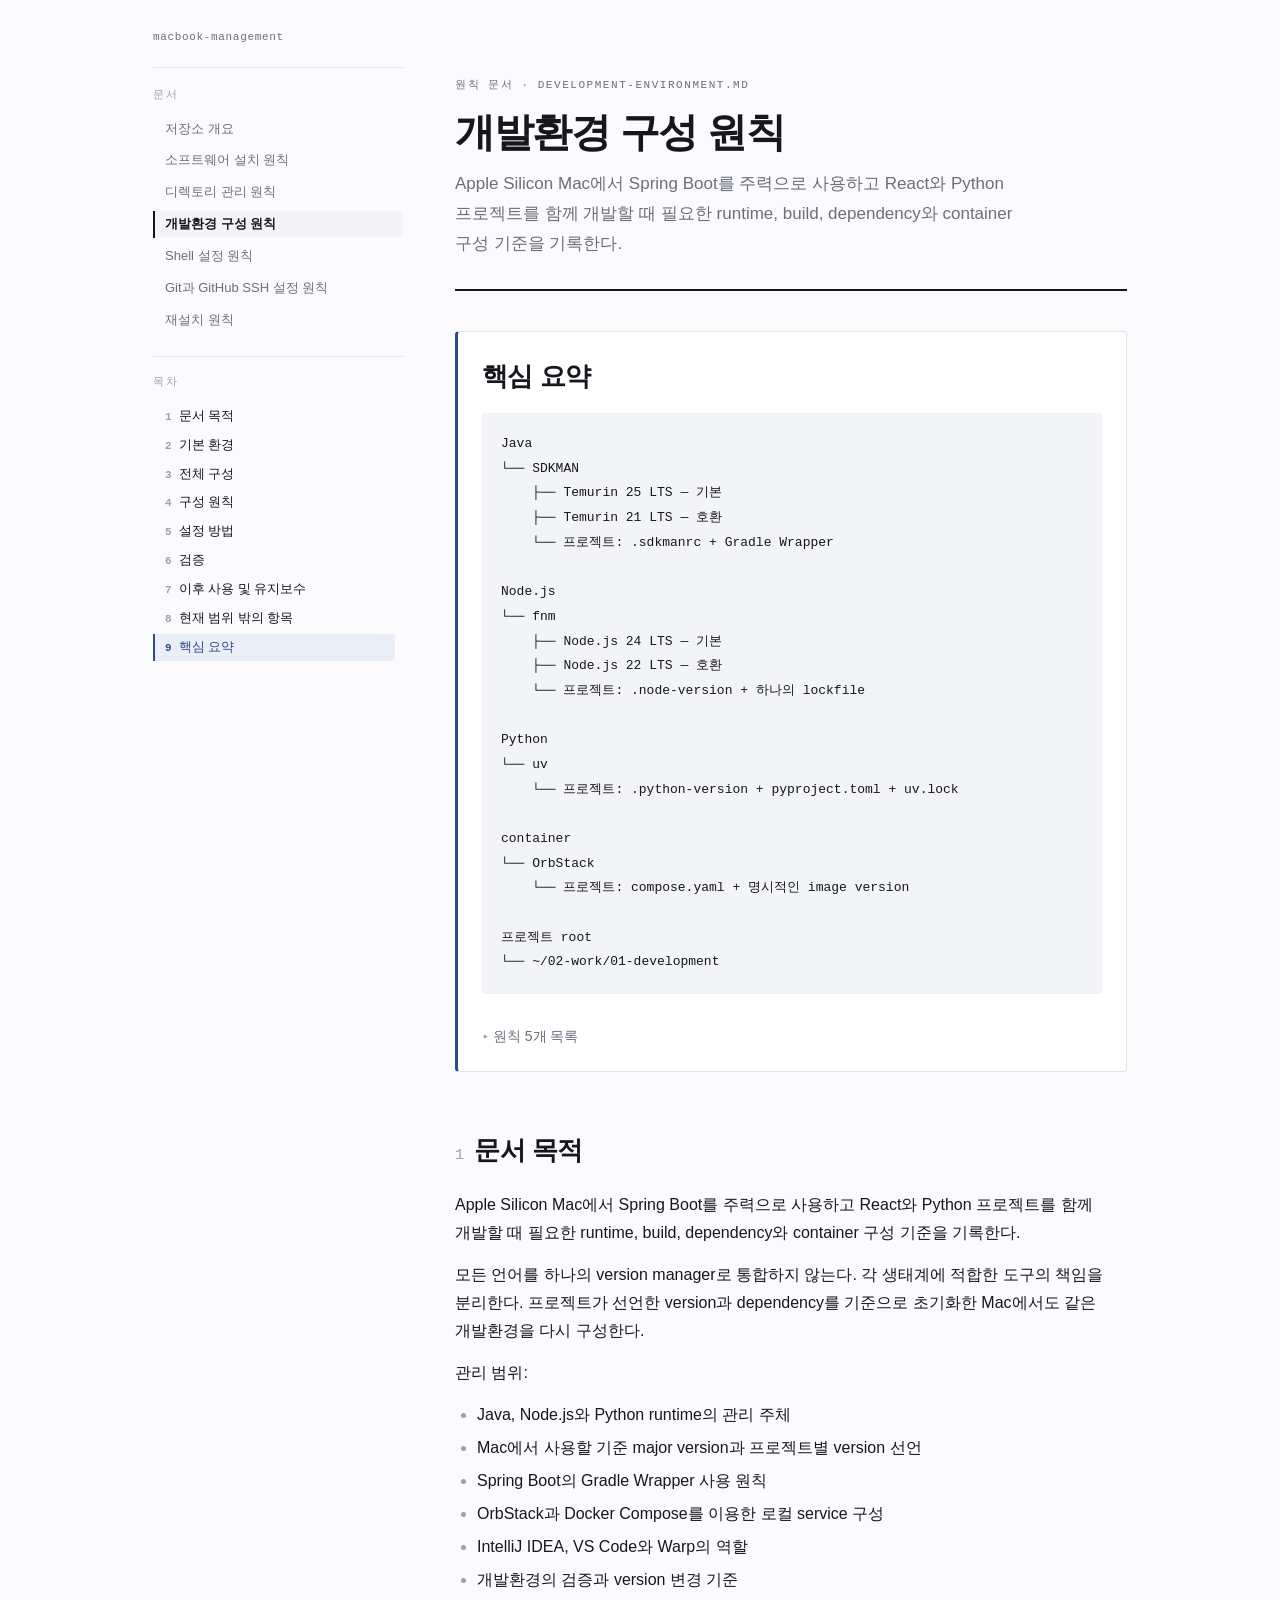
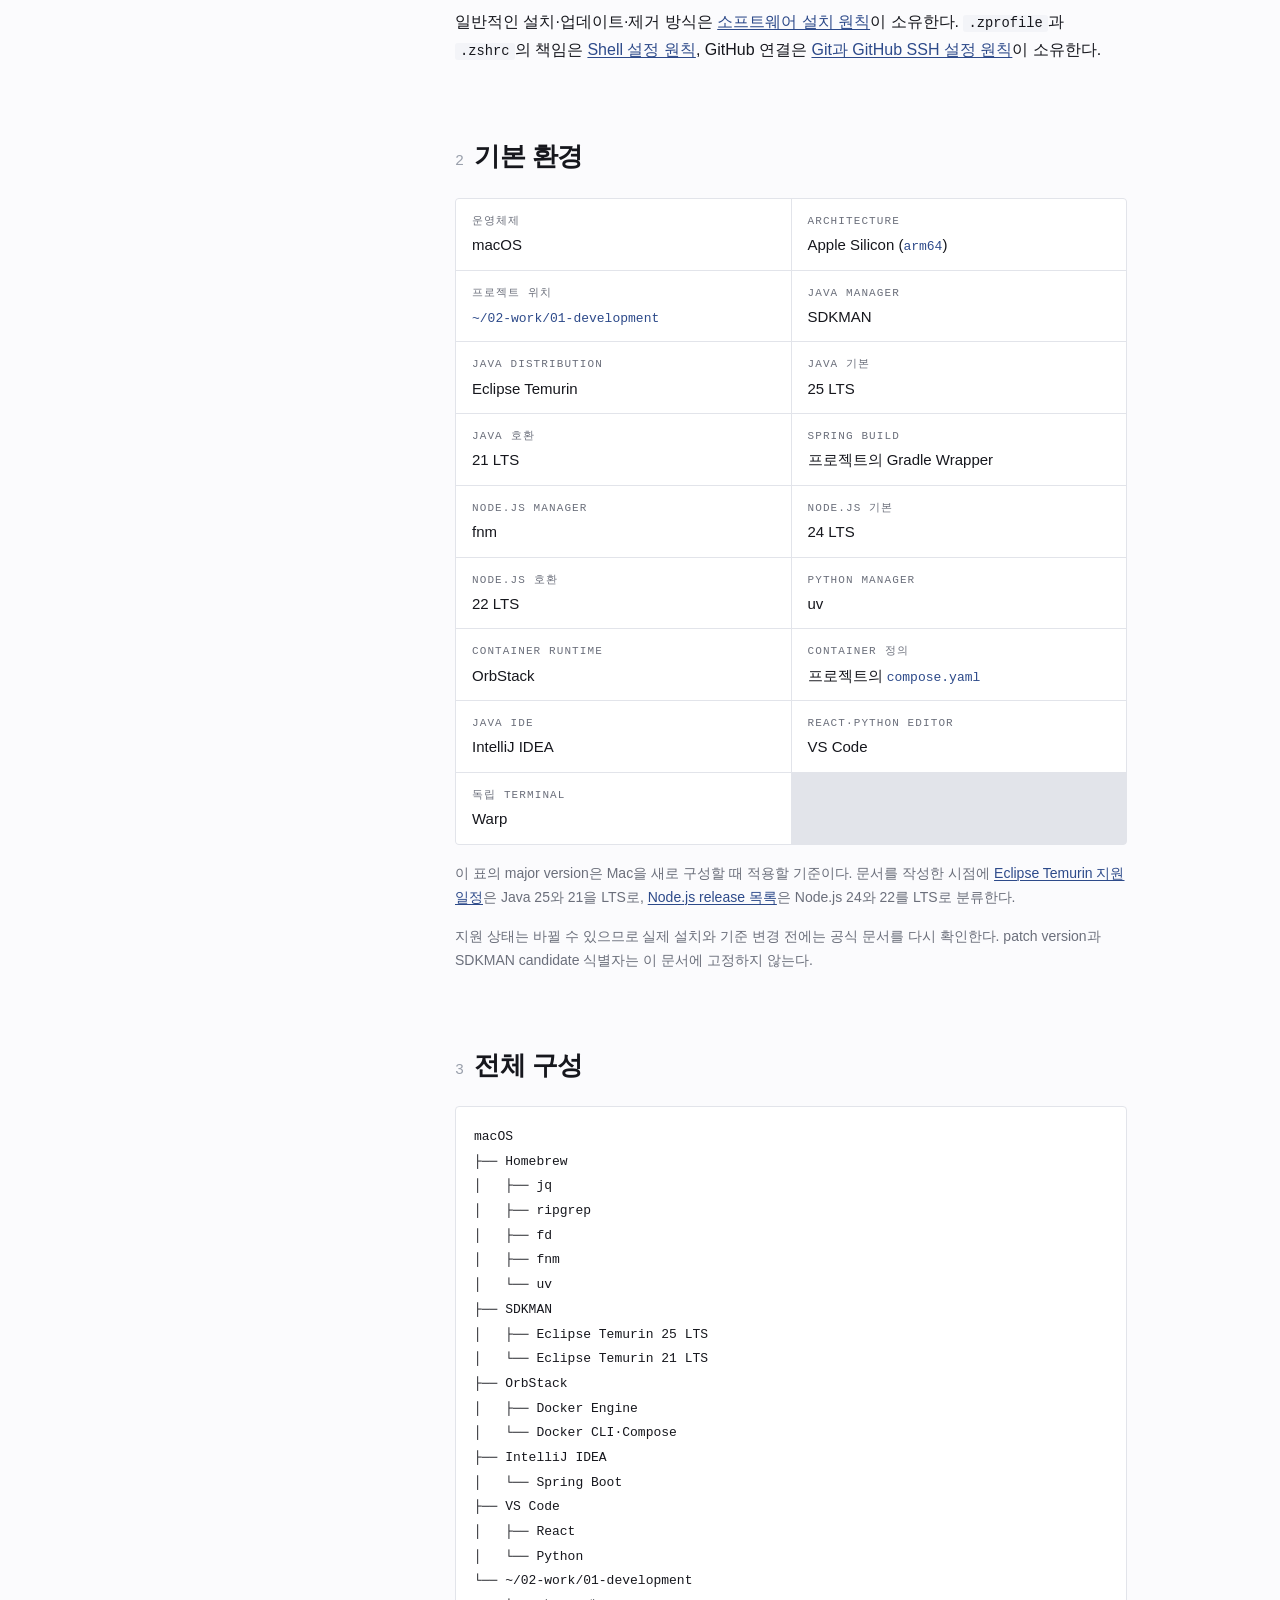
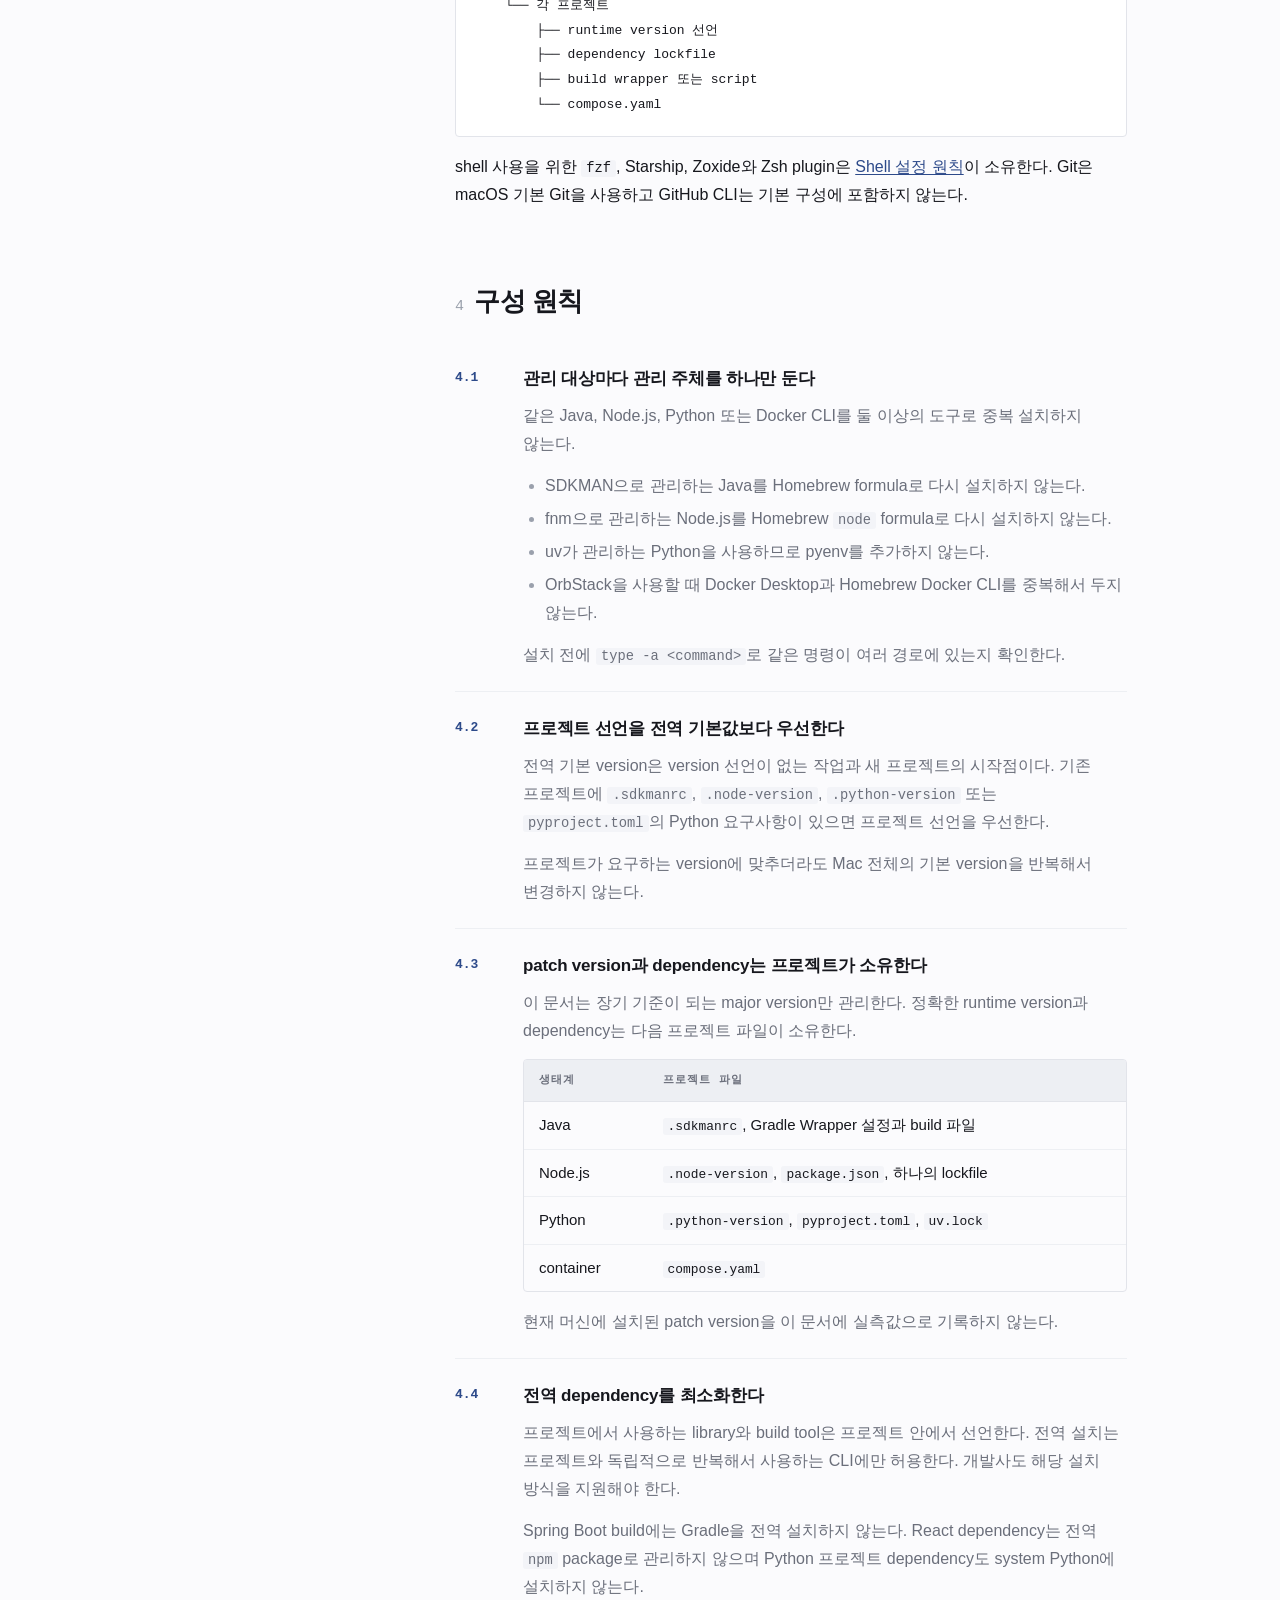
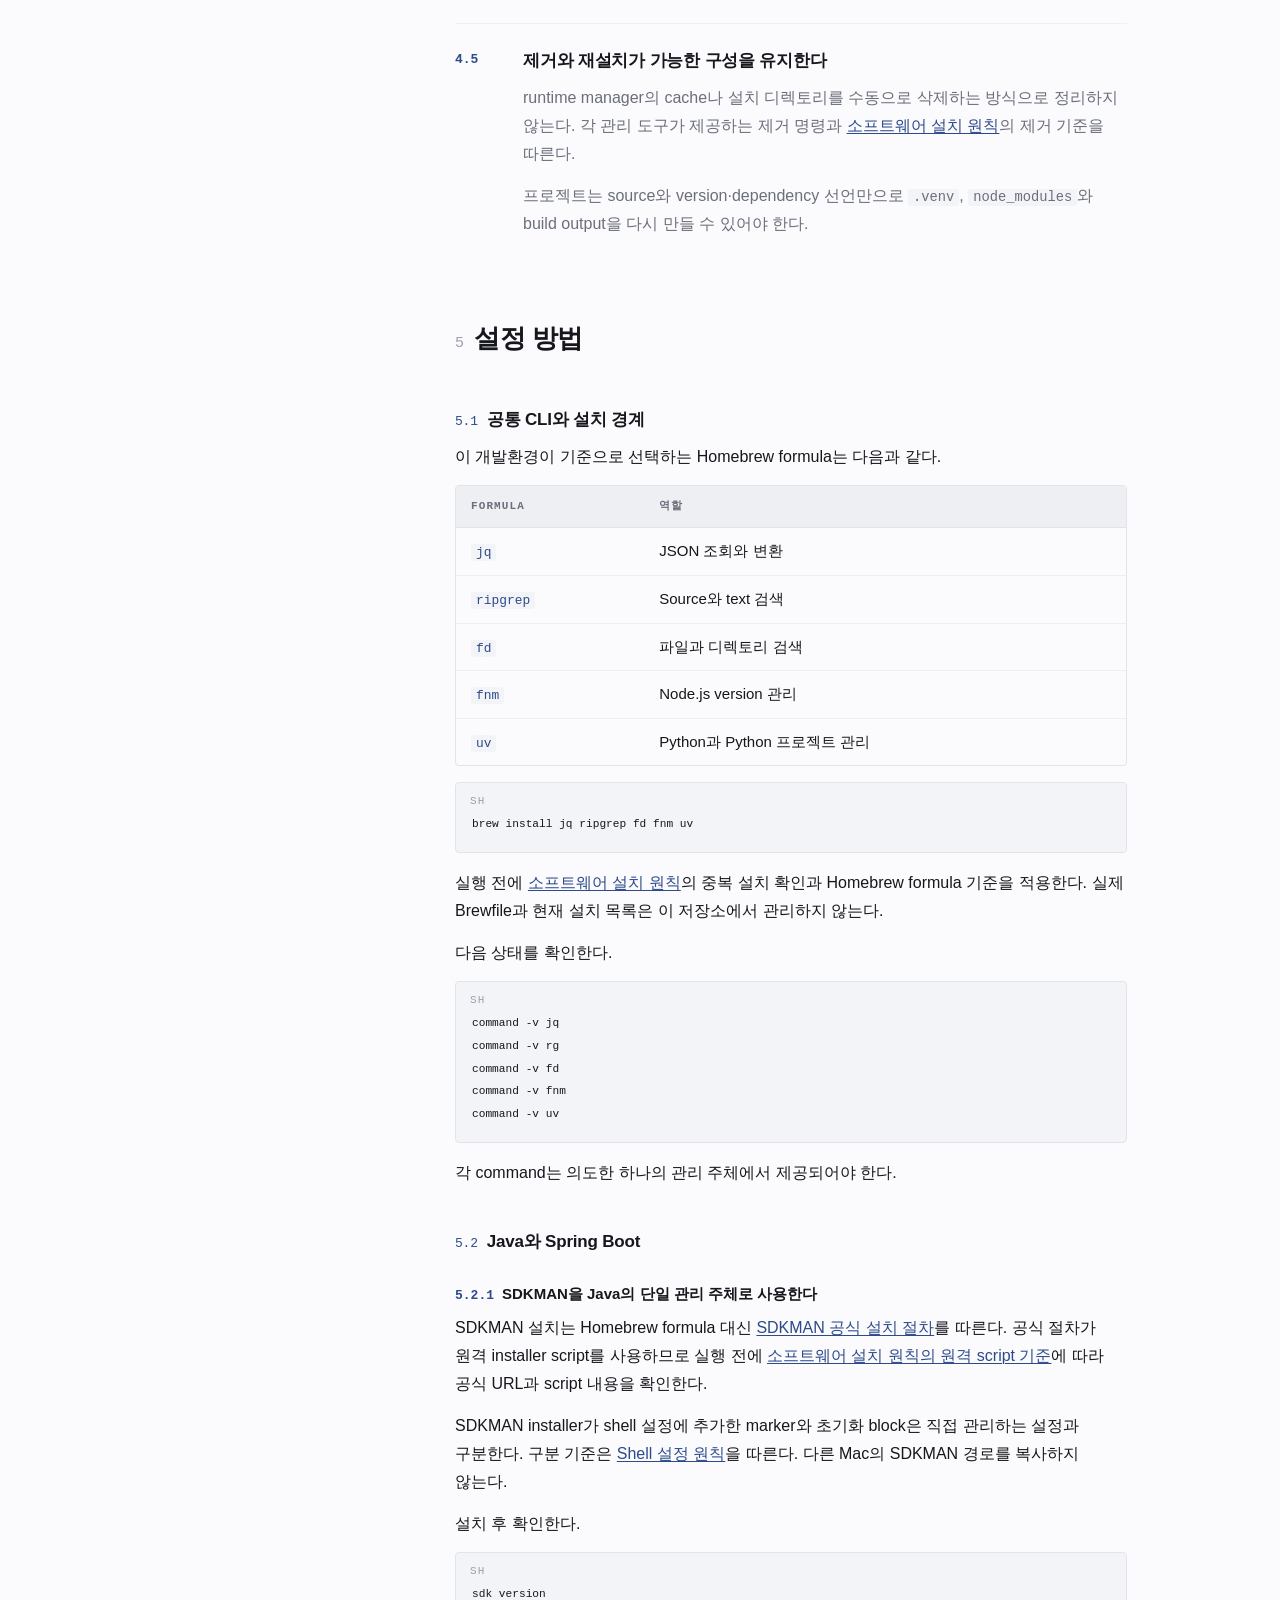
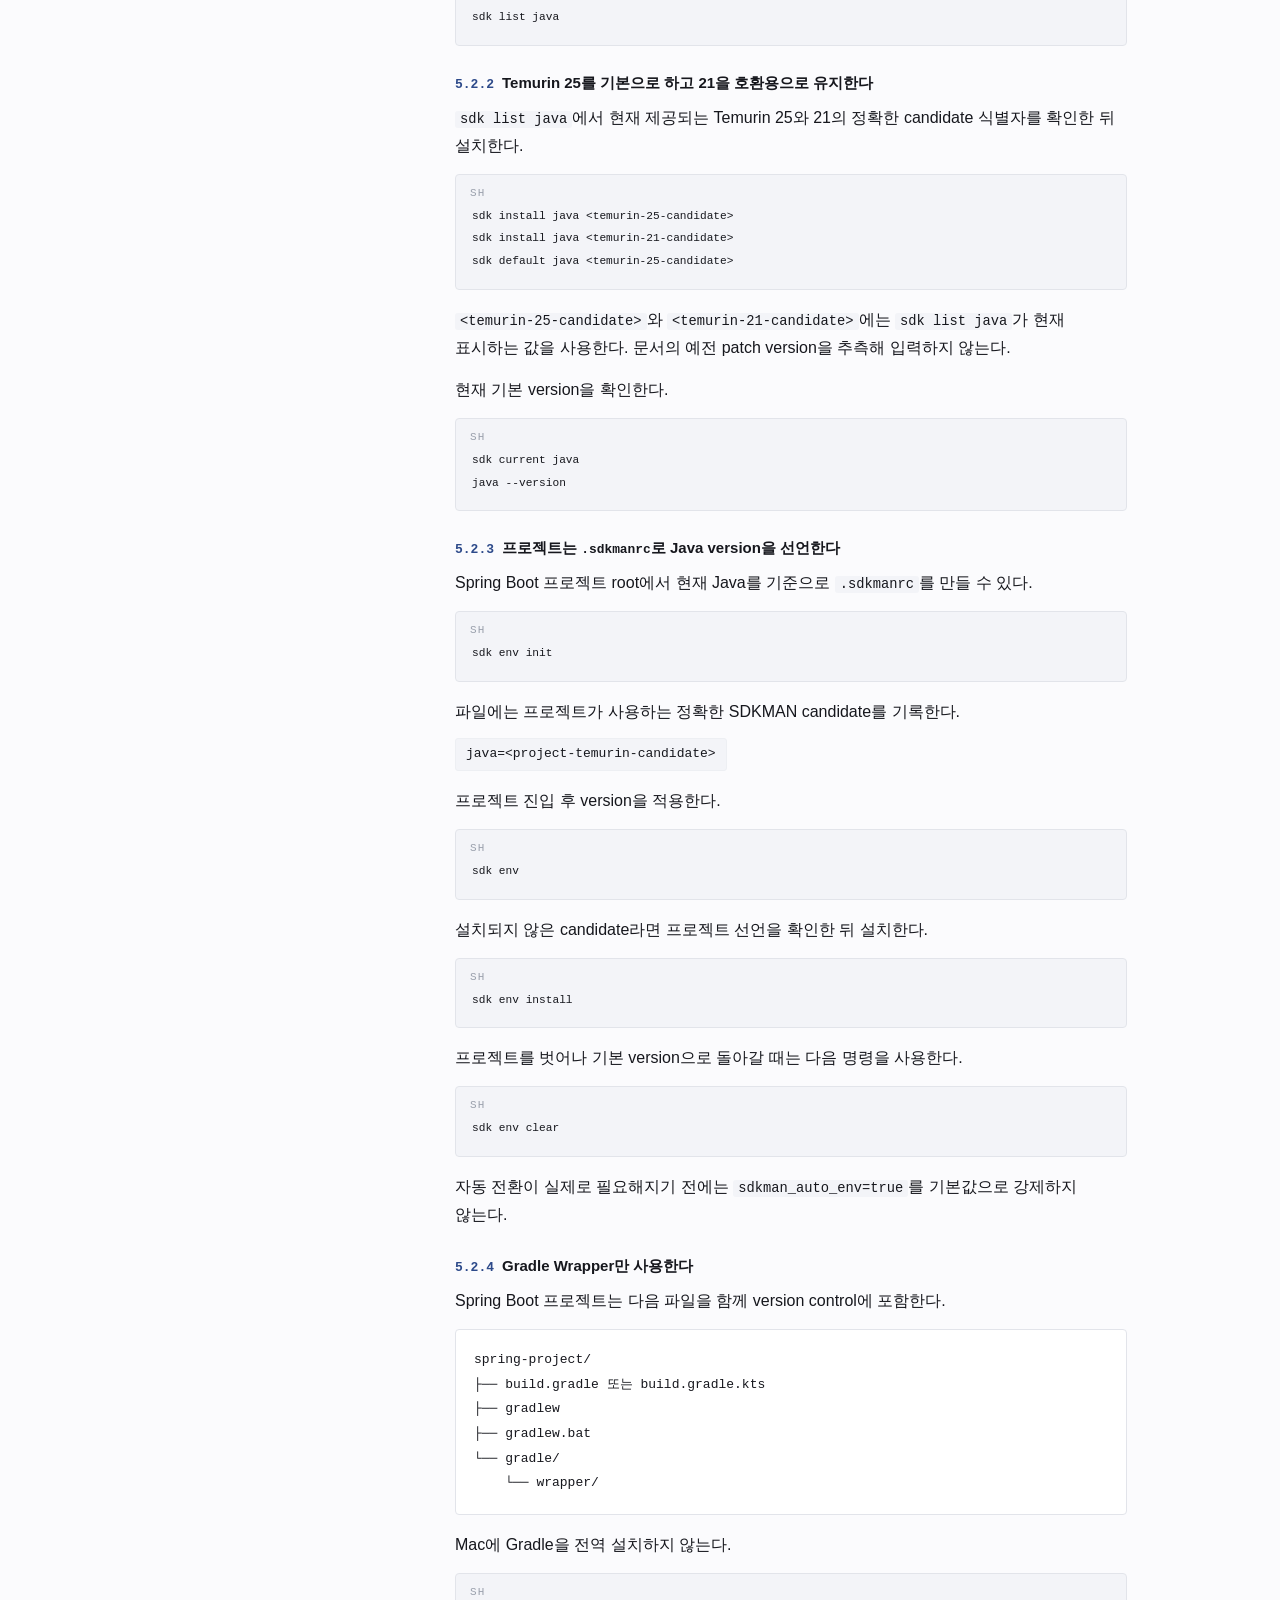
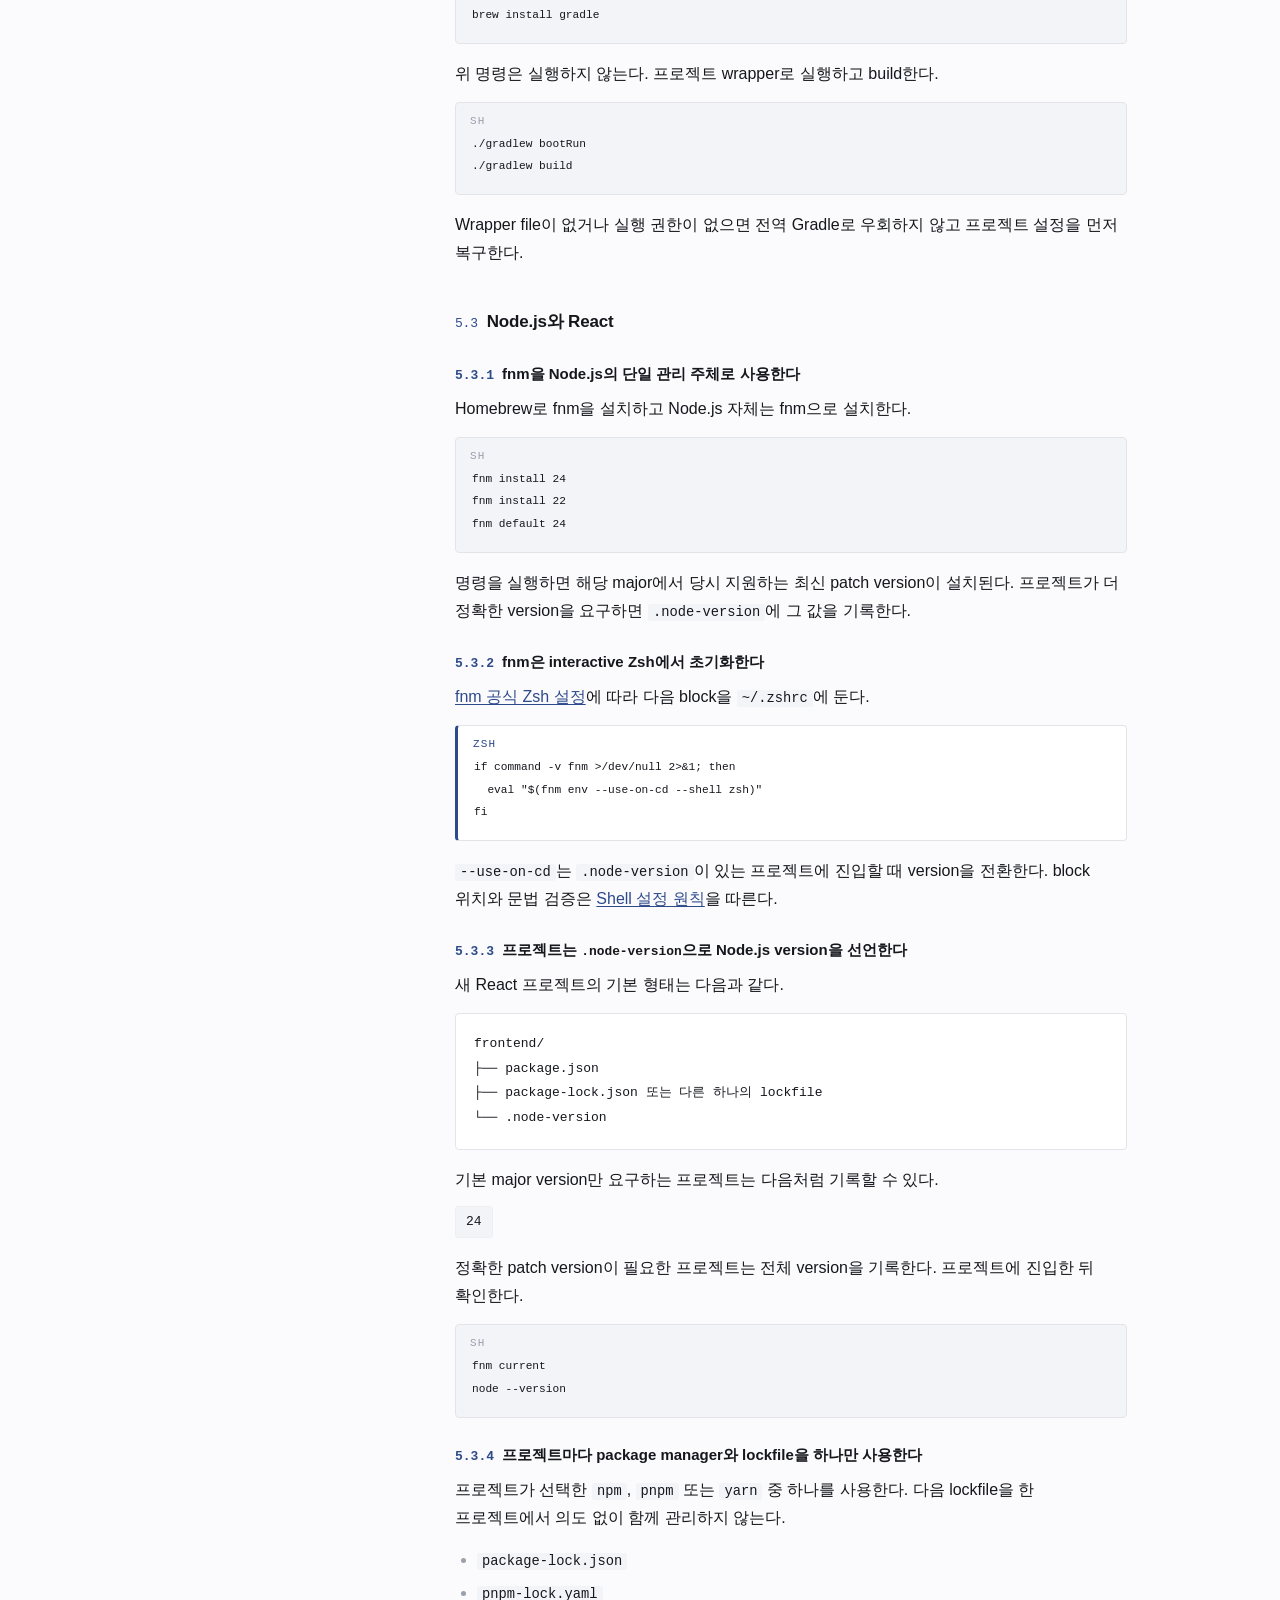
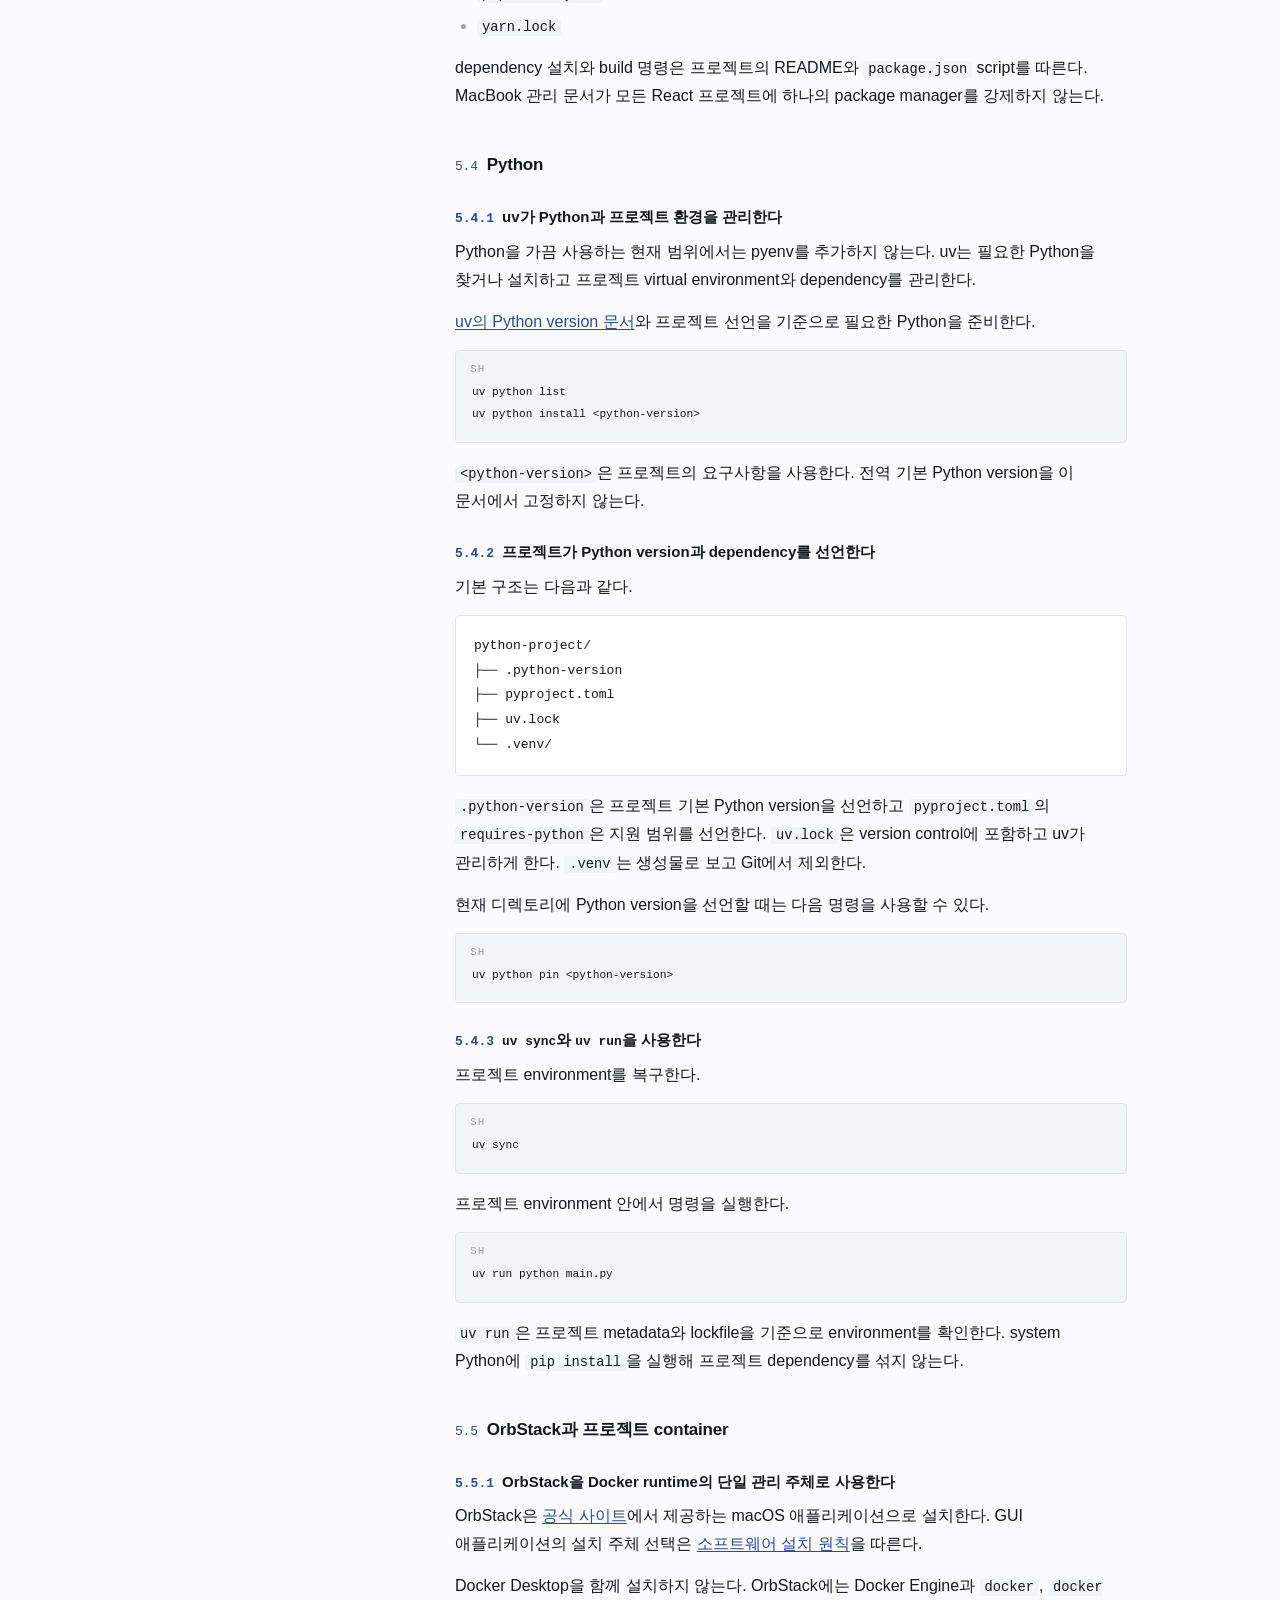
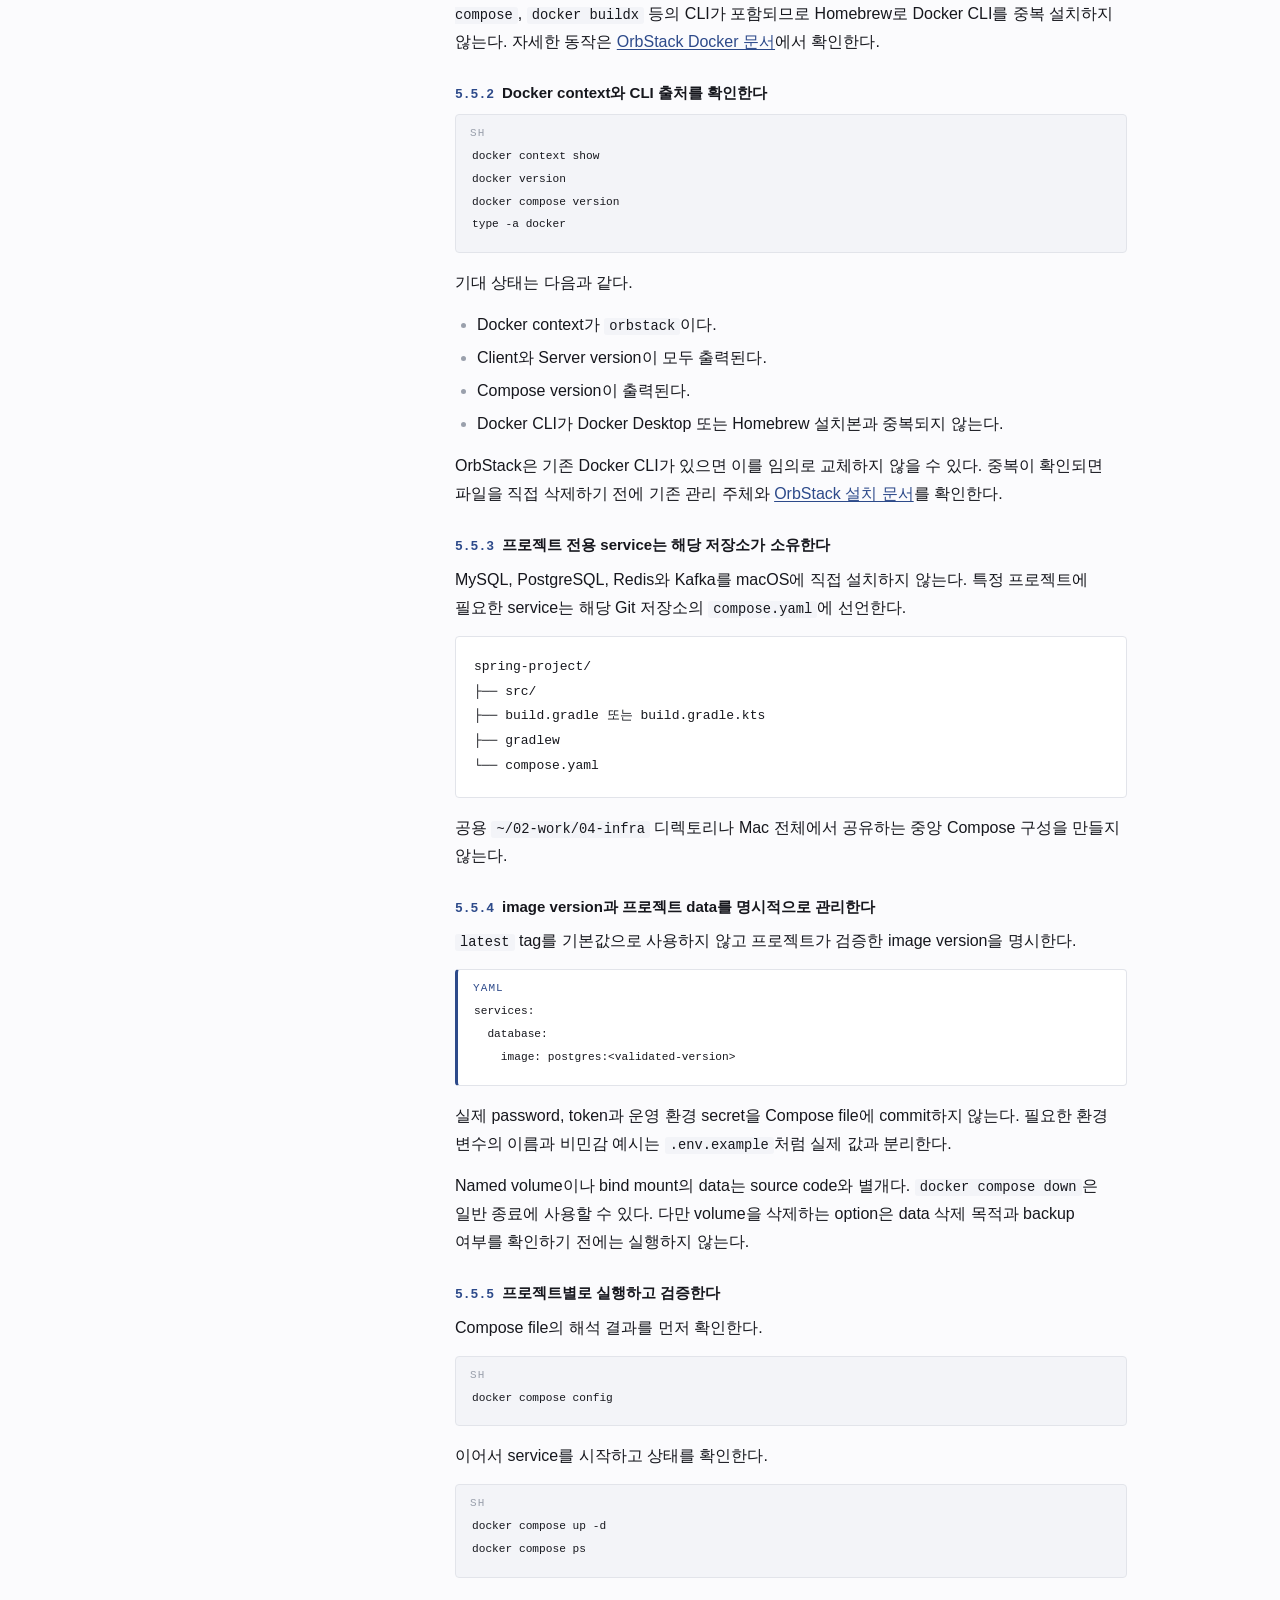
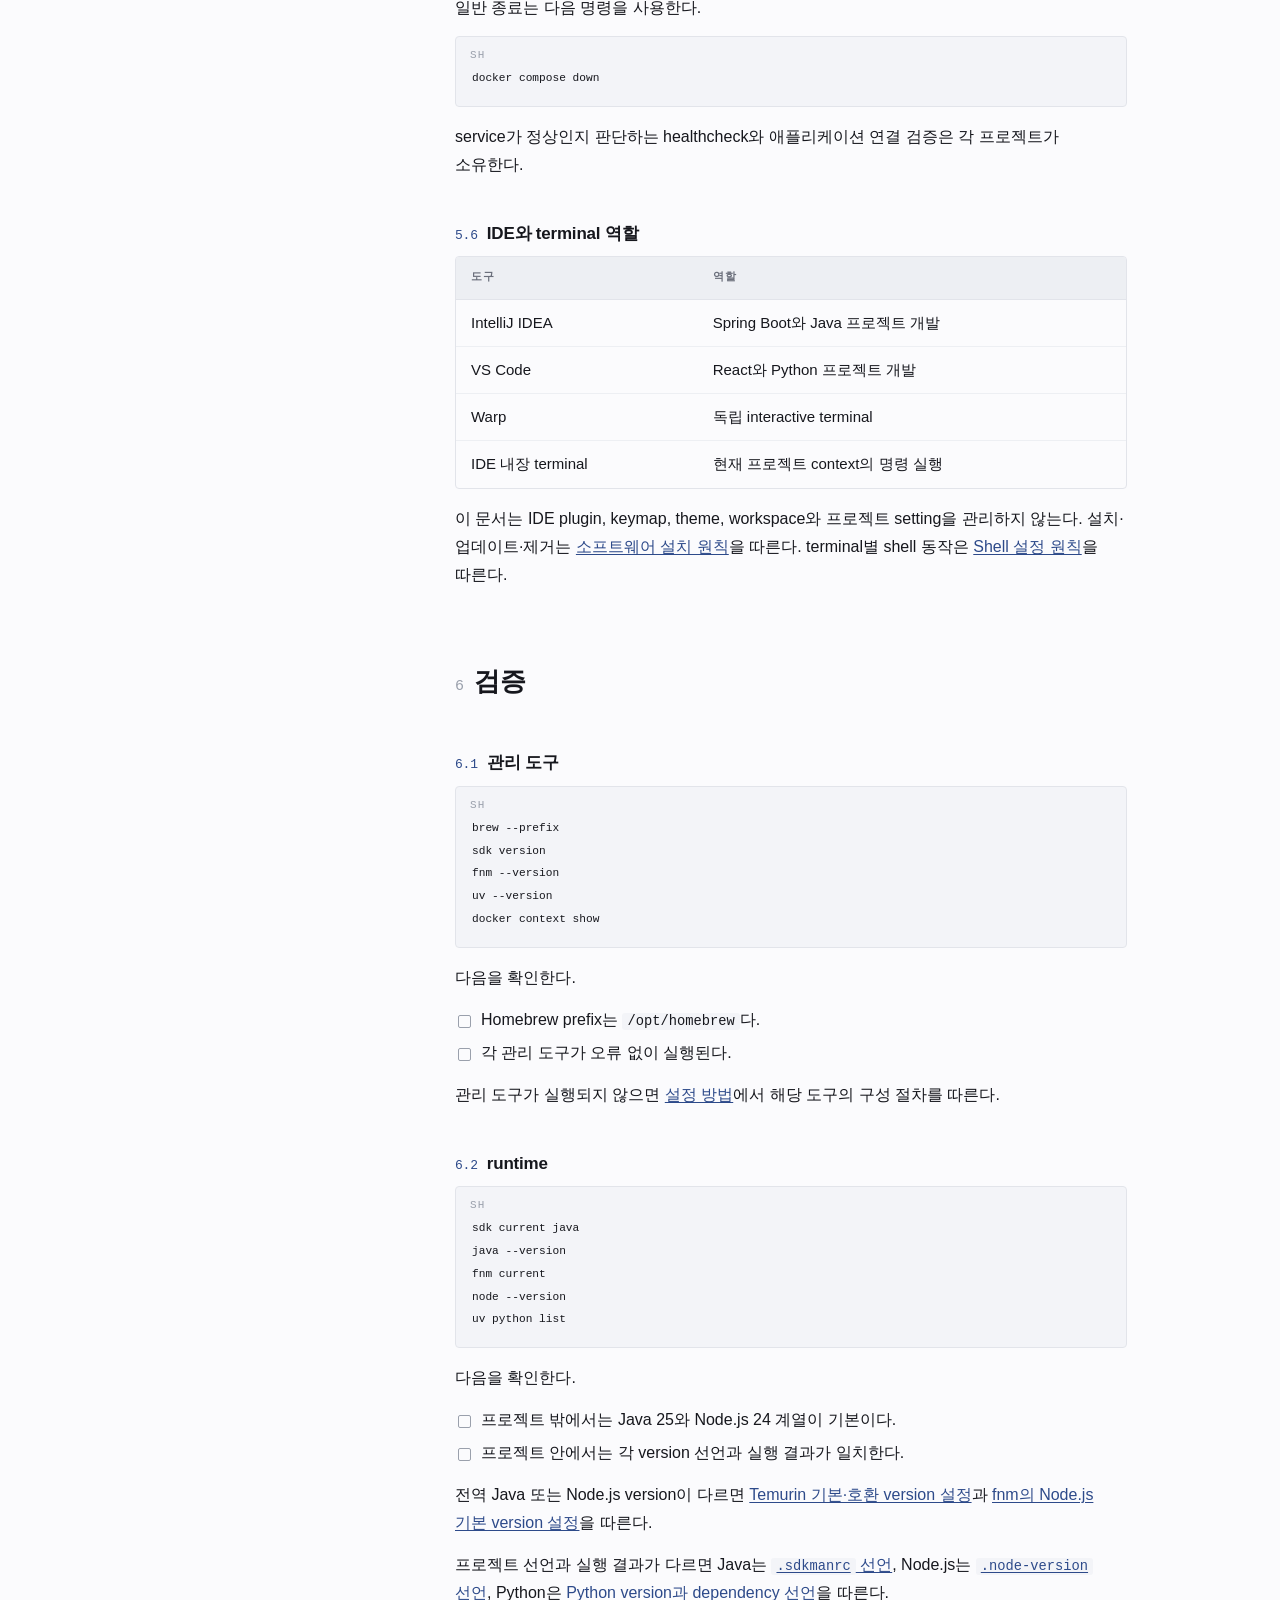
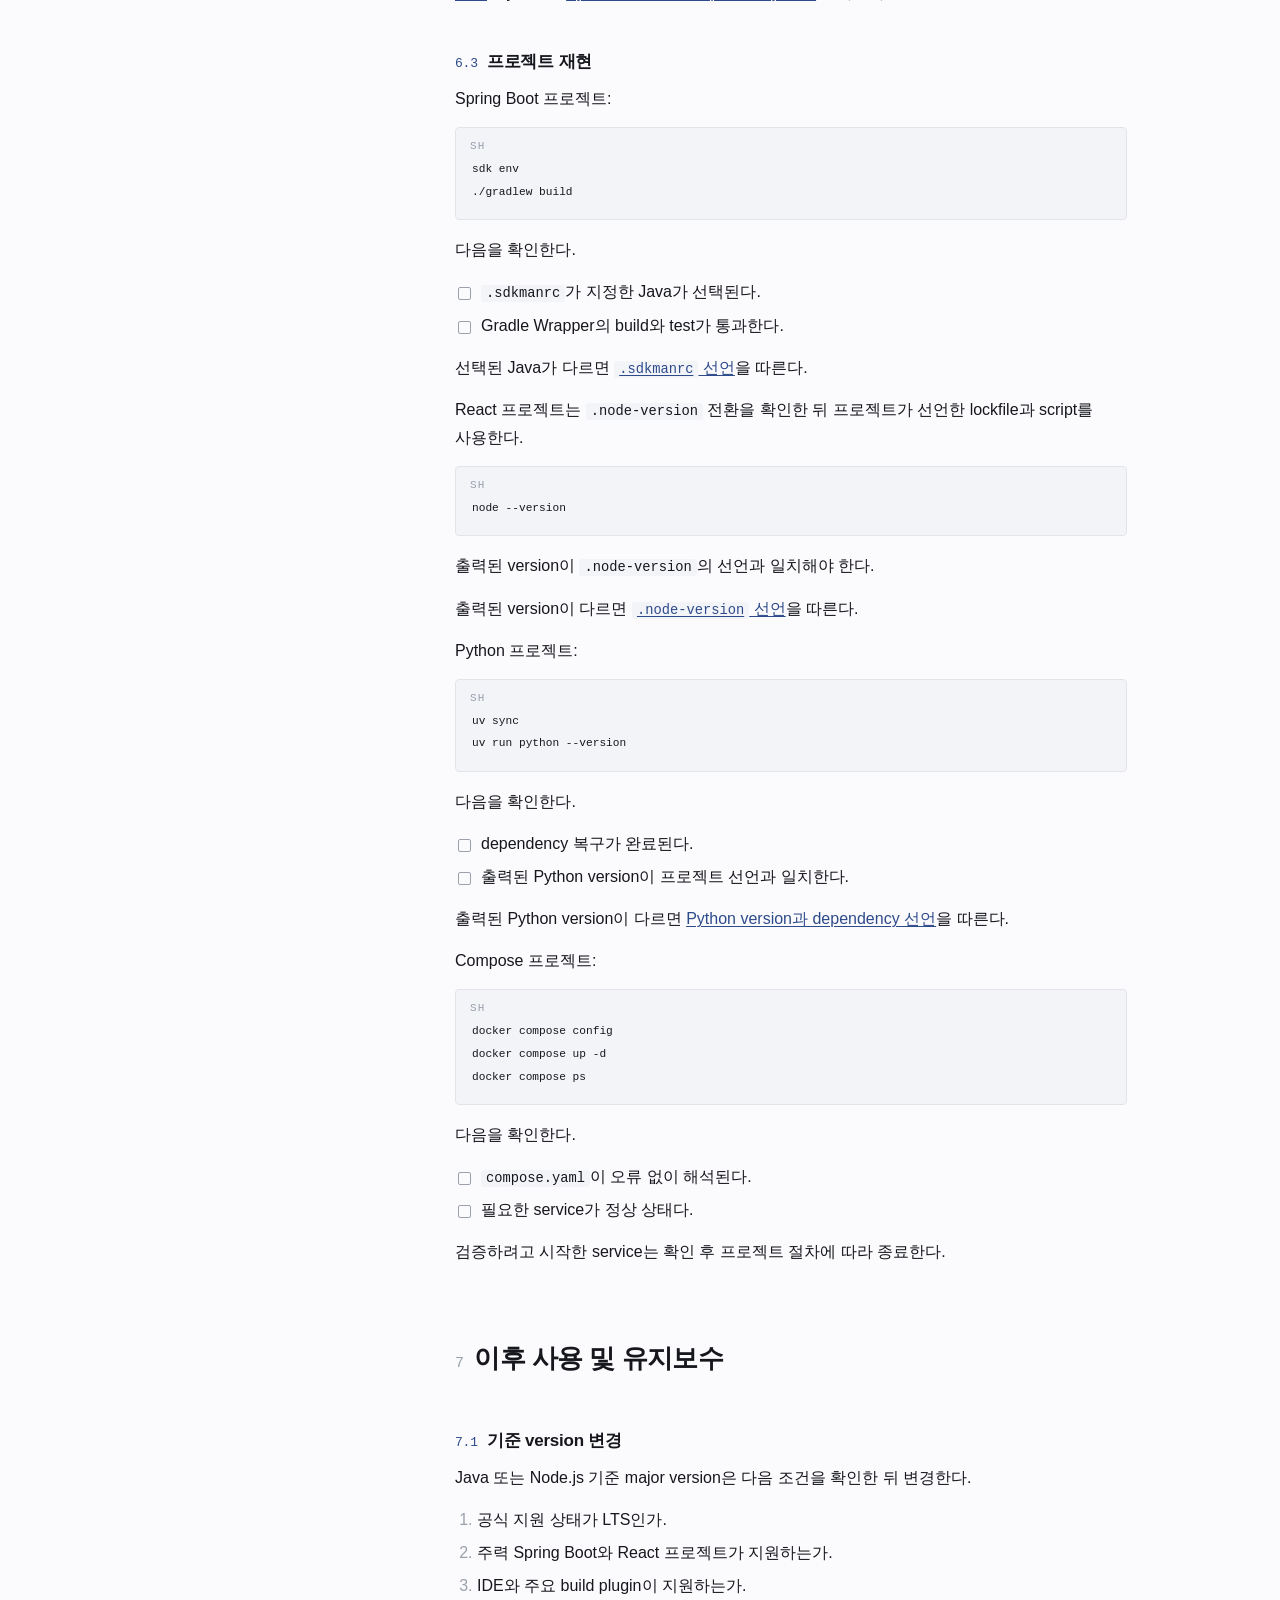
==== docs/development-environment.html @ 708fa5e2 "feat: render principle documents as a static HTML site 마크다운 정본에서 HTML을 생성하는 script와 생성물을 추가한다. 표준 라이" ====
<!doctype html>
<html lang="ko"><head>
<meta charset="utf-8">
<meta name="viewport" content="width=device-width, initial-scale=1">
<title>개발환경 구성 원칙 · macbook-management</title>
<link rel="stylesheet" href="assets/style.css">
</head><body>
<a class="skip" href="#main">본문으로</a>
<div class="shell">
<aside class="side">
  <a class="home" href="index.html">macbook-management</a>
  <nav class="docnav"><div class="toc-h">문서</div><ul><li><a href="index.html">저장소 개요</a></li><li><a href="software-installation.html">소프트웨어 설치 원칙</a></li><li><a href="directory-management.html">디렉토리 관리 원칙</a></li><li><a href="development-environment.html" class="cur" aria-current="page">개발환경 구성 원칙</a></li><li><a href="shell-configuration.html">Shell 설정 원칙</a></li><li><a href="git-and-ssh.html">Git과 GitHub SSH 설정 원칙</a></li><li><a href="reinstallation.html">재설치 원칙</a></li></ul></nav>
  <nav class="toc"><div class="toc-h">목차</div><ul><li><a class="l2" href="#1-문서-목적"><span class="n">1</span>문서 목적</a></li><li><a class="l2" href="#2-기본-환경"><span class="n">2</span>기본 환경</a></li><li><a class="l2" href="#3-전체-구성"><span class="n">3</span>전체 구성</a></li><li><a class="l2" href="#4-구성-원칙"><span class="n">4</span>구성 원칙</a><ul><li><a href="#41-관리-대상마다-관리-주체를-하나만-둔다">관리 대상마다 관리 주체를 하나만 둔다</a></li><li><a href="#42-프로젝트-선언을-전역-기본값보다-우선한다">프로젝트 선언을 전역 기본값보다 우선한다</a></li><li><a href="#43-patch-version과-dependency는-프로젝트가-소유한다">patch version과 dependency는 프로젝트가 소유한다</a></li><li><a href="#44-전역-dependency를-최소화한다">전역 dependency를 최소화한다</a></li><li><a href="#45-제거와-재설치가-가능한-구성을-유지한다">제거와 재설치가 가능한 구성을 유지한다</a></li></ul></li><li><a class="l2" href="#5-설정-방법"><span class="n">5</span>설정 방법</a><ul><li><a href="#51-공통-cli와-설치-경계">공통 CLI와 설치 경계</a></li><li><a href="#52-java와-spring-boot">Java와 Spring Boot</a><ul><li><a href="#521-sdkman을-java의-단일-관리-주체로-사용한다">SDKMAN을 Java의 단일 관리 주체로 사용한다</a></li><li><a href="#522-temurin-25를-기본으로-하고-21을-호환용으로-유지한다">Temurin 25를 기본으로 하고 21을 호환용으로 유지한다</a></li><li><a href="#523-프로젝트는-sdkmanrc로-java-version을-선언한다">프로젝트는 <code>.sdkmanrc</code>로 Java version을 선언한다</a></li><li><a href="#524-gradle-wrapper만-사용한다">Gradle Wrapper만 사용한다</a></li></ul></li><li><a href="#53-nodejs와-react">Node.js와 React</a><ul><li><a href="#531-fnm을-nodejs의-단일-관리-주체로-사용한다">fnm을 Node.js의 단일 관리 주체로 사용한다</a></li><li><a href="#532-fnm은-interactive-zsh에서-초기화한다">fnm은 interactive Zsh에서 초기화한다</a></li><li><a href="#533-프로젝트는-node-version으로-nodejs-version을-선언한다">프로젝트는 <code>.node-version</code>으로 Node.js version을 선언한다</a></li><li><a href="#534-프로젝트마다-package-manager와-lockfile을-하나만-사용한다">프로젝트마다 package manager와 lockfile을 하나만 사용한다</a></li></ul></li><li><a href="#54-python">Python</a><ul><li><a href="#541-uv가-python과-프로젝트-환경을-관리한다">uv가 Python과 프로젝트 환경을 관리한다</a></li><li><a href="#542-프로젝트가-python-version과-dependency를-선언한다">프로젝트가 Python version과 dependency를 선언한다</a></li><li><a href="#543-uv-sync와-uv-run을-사용한다"><code>uv sync</code>와 <code>uv run</code>을 사용한다</a></li></ul></li><li><a href="#55-orbstack과-프로젝트-container">OrbStack과 프로젝트 container</a><ul><li><a href="#551-orbstack을-docker-runtime의-단일-관리-주체로-사용한다">OrbStack을 Docker runtime의 단일 관리 주체로 사용한다</a></li><li><a href="#552-docker-context와-cli-출처를-확인한다">Docker context와 CLI 출처를 확인한다</a></li><li><a href="#553-프로젝트-전용-service는-해당-저장소가-소유한다">프로젝트 전용 service는 해당 저장소가 소유한다</a></li><li><a href="#554-image-version과-프로젝트-data를-명시적으로-관리한다">image version과 프로젝트 data를 명시적으로 관리한다</a></li><li><a href="#555-프로젝트별로-실행하고-검증한다">프로젝트별로 실행하고 검증한다</a></li></ul></li><li><a href="#56-ide와-terminal-역할">IDE와 terminal 역할</a></li></ul></li><li><a class="l2" href="#6-검증"><span class="n">6</span>검증</a><ul><li><a href="#61-관리-도구">관리 도구</a></li><li><a href="#62-runtime">runtime</a></li><li><a href="#63-프로젝트-재현">프로젝트 재현</a></li></ul></li><li><a class="l2" href="#7-이후-사용-및-유지보수"><span class="n">7</span>이후 사용 및 유지보수</a><ul><li><a href="#71-기준-version-변경">기준 version 변경</a></li><li><a href="#72-patch-version-업데이트">patch version 업데이트</a></li><li><a href="#73-도구-제거">도구 제거</a></li></ul></li><li><a class="l2" href="#8-현재-범위-밖의-항목"><span class="n">8</span>현재 범위 밖의 항목</a></li><li><a class="l2" href="#9-핵심-요약"><span class="n">9</span>핵심 요약</a></li></ul></nav>
</aside>
<main id="main">
<header>
  <div class="eyebrow">원칙 문서 · development-environment.md</div>
  <h1>개발환경 구성 원칙</h1>
  <p class="standfirst">Apple Silicon Mac에서 Spring Boot를 주력으로 사용하고 React와 Python 프로젝트를 함께 개발할 때 필요한 runtime, build, dependency와 container 구성 기준을 기록한다.</p>
</header>
<div class="lifted"><section class="s-summary" id="9-핵심-요약"><h2><span class="n">9</span>핵심 요약</h2><div class="map"><pre>Java
└── SDKMAN
    ├── Temurin 25 LTS — 기본
    ├── Temurin 21 LTS — 호환
    └── 프로젝트: .sdkmanrc + Gradle Wrapper

Node.js
└── fnm
    ├── Node.js 24 LTS — 기본
    ├── Node.js 22 LTS — 호환
    └── 프로젝트: .node-version + 하나의 lockfile

Python
└── uv
    └── 프로젝트: .python-version + pyproject.toml + uv.lock

container
└── OrbStack
    └── 프로젝트: compose.yaml + 명시적인 image version

프로젝트 root
└── ~/02-work/01-development</pre></div>
<details class="rules-fold"><summary>원칙 5개 목록</summary><ul><li><a href="#41-관리-대상마다-관리-주체를-하나만-둔다">관리 대상마다 관리 주체를 하나만 둔다</a></li><li><a href="#42-프로젝트-선언을-전역-기본값보다-우선한다">프로젝트 선언을 전역 기본값보다 우선한다</a></li><li><a href="#43-patch-version과-dependency는-프로젝트가-소유한다">patch version과 dependency는 프로젝트가 소유한다</a></li><li><a href="#44-전역-dependency를-최소화한다">전역 dependency를 최소화한다</a></li><li><a href="#45-제거와-재설치가-가능한-구성을-유지한다">제거와 재설치가 가능한 구성을 유지한다</a></li></ul></details></section></div>
<section class="s-purpose" id="1-문서-목적"><h2><span class="n">1</span>문서 목적</h2><p>Apple Silicon Mac에서 Spring Boot를 주력으로 사용하고 React와 Python 프로젝트를 함께 개발할 때 필요한 runtime, build, dependency와 container 구성 기준을 기록한다.</p>
<p>모든 언어를 하나의 version manager로 통합하지 않는다. 각 생태계에 적합한 도구의 책임을 분리한다. 프로젝트가 선언한 version과 dependency를 기준으로 초기화한 Mac에서도 같은 개발환경을 다시 구성한다.</p>
<p>관리 범위:</p>
<ul><li>Java, Node.js와 Python runtime의 관리 주체</li><li>Mac에서 사용할 기준 major version과 프로젝트별 version 선언</li><li>Spring Boot의 Gradle Wrapper 사용 원칙</li><li>OrbStack과 Docker Compose를 이용한 로컬 service 구성</li><li>IntelliJ IDEA, VS Code와 Warp의 역할</li><li>개발환경의 검증과 version 변경 기준</li></ul>
<p>일반적인 설치·업데이트·제거 방식은 <a href="software-installation.html">소프트웨어 설치 원칙</a>이 소유한다. <code>.zprofile</code>과 <code>.zshrc</code>의 책임은 <a href="shell-configuration.html">Shell 설정 원칙</a>, GitHub 연결은 <a href="git-and-ssh.html">Git과 GitHub SSH 설정 원칙</a>이 소유한다.</p></section>
<section class="s-env" id="2-기본-환경"><h2><span class="n">2</span>기본 환경</h2><dl class="specs"><div class="spec"><dt>운영체제</dt><dd>macOS</dd></div><div class="spec"><dt>architecture</dt><dd>Apple Silicon (<code>arm64</code>)</dd></div><div class="spec"><dt>프로젝트 위치</dt><dd><code>~/02-work/01-development</code></dd></div><div class="spec"><dt>Java manager</dt><dd>SDKMAN</dd></div><div class="spec"><dt>Java distribution</dt><dd>Eclipse Temurin</dd></div><div class="spec"><dt>Java 기본</dt><dd>25 LTS</dd></div><div class="spec"><dt>Java 호환</dt><dd>21 LTS</dd></div><div class="spec"><dt>Spring build</dt><dd>프로젝트의 Gradle Wrapper</dd></div><div class="spec"><dt>Node.js manager</dt><dd>fnm</dd></div><div class="spec"><dt>Node.js 기본</dt><dd>24 LTS</dd></div><div class="spec"><dt>Node.js 호환</dt><dd>22 LTS</dd></div><div class="spec"><dt>Python manager</dt><dd>uv</dd></div><div class="spec"><dt>container runtime</dt><dd>OrbStack</dd></div><div class="spec"><dt>container 정의</dt><dd>프로젝트의 <code>compose.yaml</code></dd></div><div class="spec"><dt>Java IDE</dt><dd>IntelliJ IDEA</dd></div><div class="spec"><dt>React·Python editor</dt><dd>VS Code</dd></div><div class="spec"><dt>독립 terminal</dt><dd>Warp</dd></div></dl>
<p class="note">이 표의 major version은 Mac을 새로 구성할 때 적용할 기준이다. 문서를 작성한 시점에 <a href="https://adoptium.net/support/">Eclipse Temurin 지원 일정</a>은 Java 25와 21을 LTS로, <a href="https://nodejs.org/en/about/previous-releases">Node.js release 목록</a>은 Node.js 24와 22를 LTS로 분류한다.</p>
<p class="note">지원 상태는 바뀔 수 있으므로 실제 설치와 기준 변경 전에는 공식 문서를 다시 확인한다. patch version과 SDKMAN candidate 식별자는 이 문서에 고정하지 않는다.</p></section>
<section class="s-structure" id="3-전체-구성"><h2><span class="n">3</span>전체 구성</h2><div class="map"><pre>macOS
├── Homebrew
│   ├── jq
│   ├── ripgrep
│   ├── fd
│   ├── fnm
│   └── uv
├── SDKMAN
│   ├── Eclipse Temurin 25 LTS
│   └── Eclipse Temurin 21 LTS
├── OrbStack
│   ├── Docker Engine
│   └── Docker CLI·Compose
├── IntelliJ IDEA
│   └── Spring Boot
├── VS Code
│   ├── React
│   └── Python
└── ~/02-work/01-development
    └── 각 프로젝트
        ├── runtime version 선언
        ├── dependency lockfile
        ├── build wrapper 또는 script
        └── compose.yaml</pre></div>
<p>shell 사용을 위한 <code>fzf</code>, Starship, Zoxide와 Zsh plugin은 <a href="shell-configuration.html">Shell 설정 원칙</a>이 소유한다. Git은 macOS 기본 Git을 사용하고 GitHub CLI는 기본 구성에 포함하지 않는다.</p></section>
<section class="s-principles" id="4-구성-원칙"><h2><span class="n">4</span>구성 원칙</h2><article class="rule" id="41-관리-대상마다-관리-주체를-하나만-둔다"><div class="rule-n">4.1</div><div class="rule-b"><h3>관리 대상마다 관리 주체를 하나만 둔다</h3><p>같은 Java, Node.js, Python 또는 Docker CLI를 둘 이상의 도구로 중복 설치하지 않는다.</p>
<ul><li>SDKMAN으로 관리하는 Java를 Homebrew formula로 다시 설치하지 않는다.</li><li>fnm으로 관리하는 Node.js를 Homebrew <code>node</code> formula로 다시 설치하지 않는다.</li><li>uv가 관리하는 Python을 사용하므로 pyenv를 추가하지 않는다.</li><li>OrbStack을 사용할 때 Docker Desktop과 Homebrew Docker CLI를 중복해서 두지 않는다.</li></ul>
<p>설치 전에 <code>type -a &lt;command&gt;</code>로 같은 명령이 여러 경로에 있는지 확인한다.</p></div></article>
<article class="rule" id="42-프로젝트-선언을-전역-기본값보다-우선한다"><div class="rule-n">4.2</div><div class="rule-b"><h3>프로젝트 선언을 전역 기본값보다 우선한다</h3><p>전역 기본 version은 version 선언이 없는 작업과 새 프로젝트의 시작점이다. 기존 프로젝트에 <code>.sdkmanrc</code>, <code>.node-version</code>, <code>.python-version</code> 또는 <code>pyproject.toml</code>의 Python 요구사항이 있으면 프로젝트 선언을 우선한다.</p>
<p>프로젝트가 요구하는 version에 맞추더라도 Mac 전체의 기본 version을 반복해서 변경하지 않는다.</p></div></article>
<article class="rule" id="43-patch-version과-dependency는-프로젝트가-소유한다"><div class="rule-n">4.3</div><div class="rule-b"><h3>patch version과 dependency는 프로젝트가 소유한다</h3><p>이 문서는 장기 기준이 되는 major version만 관리한다. 정확한 runtime version과 dependency는 다음 프로젝트 파일이 소유한다.</p>
<div class="table-scroll"><table><thead><tr><th>생태계</th><th>프로젝트 파일</th></tr></thead><tbody><tr><td data-label="생태계">Java</td><td data-label="프로젝트 파일"><code>.sdkmanrc</code>, Gradle Wrapper 설정과 build 파일</td></tr><tr><td data-label="생태계">Node.js</td><td data-label="프로젝트 파일"><code>.node-version</code>, <code>package.json</code>, 하나의 lockfile</td></tr><tr><td data-label="생태계">Python</td><td data-label="프로젝트 파일"><code>.python-version</code>, <code>pyproject.toml</code>, <code>uv.lock</code></td></tr><tr><td data-label="생태계">container</td><td data-label="프로젝트 파일"><code>compose.yaml</code></td></tr></tbody></table></div>
<p>현재 머신에 설치된 patch version을 이 문서에 실측값으로 기록하지 않는다.</p></div></article>
<article class="rule" id="44-전역-dependency를-최소화한다"><div class="rule-n">4.4</div><div class="rule-b"><h3>전역 dependency를 최소화한다</h3><p>프로젝트에서 사용하는 library와 build tool은 프로젝트 안에서 선언한다. 전역 설치는 프로젝트와 독립적으로 반복해서 사용하는 CLI에만 허용한다. 개발사도 해당 설치 방식을 지원해야 한다.</p>
<p>Spring Boot build에는 Gradle을 전역 설치하지 않는다. React dependency는 전역 <code>npm</code> package로 관리하지 않으며 Python 프로젝트 dependency도 system Python에 설치하지 않는다.</p></div></article>
<article class="rule" id="45-제거와-재설치가-가능한-구성을-유지한다"><div class="rule-n">4.5</div><div class="rule-b"><h3>제거와 재설치가 가능한 구성을 유지한다</h3><p>runtime manager의 cache나 설치 디렉토리를 수동으로 삭제하는 방식으로 정리하지 않는다. 각 관리 도구가 제공하는 제거 명령과 <a href="software-installation.html">소프트웨어 설치 원칙</a>의 제거 기준을 따른다.</p>
<p>프로젝트는 source와 version·dependency 선언만으로 <code>.venv</code>, <code>node_modules</code>와 build output을 다시 만들 수 있어야 한다.</p></div></article></section>
<section class="s-setup" id="5-설정-방법"><h2><span class="n">5</span>설정 방법</h2><div class="sub"><h3 id="51-공통-cli와-설치-경계"><span class="n">5.1</span>공통 CLI와 설치 경계</h3><p>이 개발환경이 기준으로 선택하는 Homebrew formula는 다음과 같다.</p>
<div class="table-scroll"><table><thead><tr><th>formula</th><th>역할</th></tr></thead><tbody><tr><td data-label="formula"><code>jq</code></td><td data-label="역할">JSON 조회와 변환</td></tr><tr><td data-label="formula"><code>ripgrep</code></td><td data-label="역할">Source와 text 검색</td></tr><tr><td data-label="formula"><code>fd</code></td><td data-label="역할">파일과 디렉토리 검색</td></tr><tr><td data-label="formula"><code>fnm</code></td><td data-label="역할">Node.js version 관리</td></tr><tr><td data-label="formula"><code>uv</code></td><td data-label="역할">Python과 Python 프로젝트 관리</td></tr></tbody></table></div>
<div class="cmd"><span class="lang">sh</span><button class="copy" type="button" aria-label="명령 복사">복사</button><pre><code>brew install jq ripgrep fd fnm uv</code></pre></div>
<p>실행 전에 <a href="software-installation.html">소프트웨어 설치 원칙</a>의 중복 설치 확인과 Homebrew formula 기준을 적용한다. 실제 Brewfile과 현재 설치 목록은 이 저장소에서 관리하지 않는다.</p>
<p>다음 상태를 확인한다.</p>
<div class="cmd"><span class="lang">sh</span><button class="copy" type="button" aria-label="명령 복사">복사</button><pre><code>command -v jq
command -v rg
command -v fd
command -v fnm
command -v uv</code></pre></div>
<p>각 command는 의도한 하나의 관리 주체에서 제공되어야 한다.</p></div>
<div class="sub"><h3 id="52-java와-spring-boot"><span class="n">5.2</span>Java와 Spring Boot</h3><h4 id="521-sdkman을-java의-단일-관리-주체로-사용한다"><span class="n">5.2.1</span>SDKMAN을 Java의 단일 관리 주체로 사용한다</h4>
<p>SDKMAN 설치는 Homebrew formula 대신 <a href="https://sdkman.io/install/">SDKMAN 공식 설치 절차</a>를 따른다. 공식 절차가 원격 installer script를 사용하므로 실행 전에 <a href="software-installation.html#410-검증되지-않은-설치-경로는-사용하지-않는다">소프트웨어 설치 원칙의 원격 script 기준</a>에 따라 공식 URL과 script 내용을 확인한다.</p>
<p>SDKMAN installer가 shell 설정에 추가한 marker와 초기화 block은 직접 관리하는 설정과 구분한다. 구분 기준은 <a href="shell-configuration.html">Shell 설정 원칙</a>을 따른다. 다른 Mac의 SDKMAN 경로를 복사하지 않는다.</p>
<p>설치 후 확인한다.</p>
<div class="cmd"><span class="lang">sh</span><button class="copy" type="button" aria-label="명령 복사">복사</button><pre><code>sdk version
sdk list java</code></pre></div>
<h4 id="522-temurin-25를-기본으로-하고-21을-호환용으로-유지한다"><span class="n">5.2.2</span>Temurin 25를 기본으로 하고 21을 호환용으로 유지한다</h4>
<p><code>sdk list java</code>에서 현재 제공되는 Temurin 25와 21의 정확한 candidate 식별자를 확인한 뒤 설치한다.</p>
<div class="cmd"><span class="lang">sh</span><button class="copy" type="button" aria-label="명령 복사">복사</button><pre><code>sdk install java &lt;temurin-25-candidate&gt;
sdk install java &lt;temurin-21-candidate&gt;
sdk default java &lt;temurin-25-candidate&gt;</code></pre></div>
<p><code>&lt;temurin-25-candidate&gt;</code>와 <code>&lt;temurin-21-candidate&gt;</code>에는 <code>sdk list java</code>가 현재 표시하는 값을 사용한다. 문서의 예전 patch version을 추측해 입력하지 않는다.</p>
<p>현재 기본 version을 확인한다.</p>
<div class="cmd"><span class="lang">sh</span><button class="copy" type="button" aria-label="명령 복사">복사</button><pre><code>sdk current java
java --version</code></pre></div>
<h4 id="523-프로젝트는-sdkmanrc로-java-version을-선언한다"><span class="n">5.2.3</span>프로젝트는 <code>.sdkmanrc</code>로 Java version을 선언한다</h4>
<p>Spring Boot 프로젝트 root에서 현재 Java를 기준으로 <code>.sdkmanrc</code>를 만들 수 있다.</p>
<div class="cmd"><span class="lang">sh</span><button class="copy" type="button" aria-label="명령 복사">복사</button><pre><code>sdk env init</code></pre></div>
<p>파일에는 프로젝트가 사용하는 정확한 SDKMAN candidate를 기록한다.</p>
<p class="oneline"><code>java=&lt;project-temurin-candidate&gt;</code></p>
<p>프로젝트 진입 후 version을 적용한다.</p>
<div class="cmd"><span class="lang">sh</span><button class="copy" type="button" aria-label="명령 복사">복사</button><pre><code>sdk env</code></pre></div>
<p>설치되지 않은 candidate라면 프로젝트 선언을 확인한 뒤 설치한다.</p>
<div class="cmd"><span class="lang">sh</span><button class="copy" type="button" aria-label="명령 복사">복사</button><pre><code>sdk env install</code></pre></div>
<p>프로젝트를 벗어나 기본 version으로 돌아갈 때는 다음 명령을 사용한다.</p>
<div class="cmd"><span class="lang">sh</span><button class="copy" type="button" aria-label="명령 복사">복사</button><pre><code>sdk env clear</code></pre></div>
<p>자동 전환이 실제로 필요해지기 전에는 <code>sdkman_auto_env=true</code>를 기본값으로 강제하지 않는다.</p>
<h4 id="524-gradle-wrapper만-사용한다"><span class="n">5.2.4</span>Gradle Wrapper만 사용한다</h4>
<p>Spring Boot 프로젝트는 다음 파일을 함께 version control에 포함한다.</p>
<div class="map"><pre>spring-project/
├── build.gradle 또는 build.gradle.kts
├── gradlew
├── gradlew.bat
└── gradle/
    └── wrapper/</pre></div>
<p>Mac에 Gradle을 전역 설치하지 않는다.</p>
<div class="cmd"><span class="lang">sh</span><button class="copy" type="button" aria-label="명령 복사">복사</button><pre><code>brew install gradle</code></pre></div>
<p>위 명령은 실행하지 않는다. 프로젝트 wrapper로 실행하고 build한다.</p>
<div class="cmd"><span class="lang">sh</span><button class="copy" type="button" aria-label="명령 복사">복사</button><pre><code>./gradlew bootRun
./gradlew build</code></pre></div>
<p>Wrapper file이 없거나 실행 권한이 없으면 전역 Gradle로 우회하지 않고 프로젝트 설정을 먼저 복구한다.</p></div>
<div class="sub"><h3 id="53-nodejs와-react"><span class="n">5.3</span>Node.js와 React</h3><h4 id="531-fnm을-nodejs의-단일-관리-주체로-사용한다"><span class="n">5.3.1</span>fnm을 Node.js의 단일 관리 주체로 사용한다</h4>
<p>Homebrew로 fnm을 설치하고 Node.js 자체는 fnm으로 설치한다.</p>
<div class="cmd"><span class="lang">sh</span><button class="copy" type="button" aria-label="명령 복사">복사</button><pre><code>fnm install 24
fnm install 22
fnm default 24</code></pre></div>
<p>명령을 실행하면 해당 major에서 당시 지원하는 최신 patch version이 설치된다. 프로젝트가 더 정확한 version을 요구하면 <code>.node-version</code>에 그 값을 기록한다.</p>
<h4 id="532-fnm은-interactive-zsh에서-초기화한다"><span class="n">5.3.2</span>fnm은 interactive Zsh에서 초기화한다</h4>
<p><a href="https://github.com/Schniz/fnm#shell-setup">fnm 공식 Zsh 설정</a>에 따라 다음 block을 <code>~/.zshrc</code>에 둔다.</p>
<div class="snip"><span class="lang">zsh</span><button class="copy" type="button" aria-label="설정 조각 복사">복사</button><pre><code>if command -v fnm &gt;/dev/null 2&gt;&amp;1; then
  eval "$(fnm env --use-on-cd --shell zsh)"
fi</code></pre></div>
<p><code>--use-on-cd</code>는 <code>.node-version</code>이 있는 프로젝트에 진입할 때 version을 전환한다. block 위치와 문법 검증은 <a href="shell-configuration.html">Shell 설정 원칙</a>을 따른다.</p>
<h4 id="533-프로젝트는-node-version으로-nodejs-version을-선언한다"><span class="n">5.3.3</span>프로젝트는 <code>.node-version</code>으로 Node.js version을 선언한다</h4>
<p>새 React 프로젝트의 기본 형태는 다음과 같다.</p>
<div class="map"><pre>frontend/
├── package.json
├── package-lock.json 또는 다른 하나의 lockfile
└── .node-version</pre></div>
<p>기본 major version만 요구하는 프로젝트는 다음처럼 기록할 수 있다.</p>
<p class="oneline"><code>24</code></p>
<p>정확한 patch version이 필요한 프로젝트는 전체 version을 기록한다. 프로젝트에 진입한 뒤 확인한다.</p>
<div class="cmd"><span class="lang">sh</span><button class="copy" type="button" aria-label="명령 복사">복사</button><pre><code>fnm current
node --version</code></pre></div>
<h4 id="534-프로젝트마다-package-manager와-lockfile을-하나만-사용한다"><span class="n">5.3.4</span>프로젝트마다 package manager와 lockfile을 하나만 사용한다</h4>
<p>프로젝트가 선택한 <code>npm</code>, <code>pnpm</code> 또는 <code>yarn</code> 중 하나를 사용한다. 다음 lockfile을 한 프로젝트에서 의도 없이 함께 관리하지 않는다.</p>
<ul><li><code>package-lock.json</code></li><li><code>pnpm-lock.yaml</code></li><li><code>yarn.lock</code></li></ul>
<p>dependency 설치와 build 명령은 프로젝트의 README와 <code>package.json</code> script를 따른다. MacBook 관리 문서가 모든 React 프로젝트에 하나의 package manager를 강제하지 않는다.</p></div>
<div class="sub"><h3 id="54-python"><span class="n">5.4</span>Python</h3><h4 id="541-uv가-python과-프로젝트-환경을-관리한다"><span class="n">5.4.1</span>uv가 Python과 프로젝트 환경을 관리한다</h4>
<p>Python을 가끔 사용하는 현재 범위에서는 pyenv를 추가하지 않는다. uv는 필요한 Python을 찾거나 설치하고 프로젝트 virtual environment와 dependency를 관리한다.</p>
<p><a href="https://docs.astral.sh/uv/concepts/python-versions/">uv의 Python version 문서</a>와 프로젝트 선언을 기준으로 필요한 Python을 준비한다.</p>
<div class="cmd"><span class="lang">sh</span><button class="copy" type="button" aria-label="명령 복사">복사</button><pre><code>uv python list
uv python install &lt;python-version&gt;</code></pre></div>
<p><code>&lt;python-version&gt;</code>은 프로젝트의 요구사항을 사용한다. 전역 기본 Python version을 이 문서에서 고정하지 않는다.</p>
<h4 id="542-프로젝트가-python-version과-dependency를-선언한다"><span class="n">5.4.2</span>프로젝트가 Python version과 dependency를 선언한다</h4>
<p>기본 구조는 다음과 같다.</p>
<div class="map"><pre>python-project/
├── .python-version
├── pyproject.toml
├── uv.lock
└── .venv/</pre></div>
<p><code>.python-version</code>은 프로젝트 기본 Python version을 선언하고 <code>pyproject.toml</code>의 <code>requires-python</code>은 지원 범위를 선언한다. <code>uv.lock</code>은 version control에 포함하고 uv가 관리하게 한다. <code>.venv</code>는 생성물로 보고 Git에서 제외한다.</p>
<p>현재 디렉토리에 Python version을 선언할 때는 다음 명령을 사용할 수 있다.</p>
<div class="cmd"><span class="lang">sh</span><button class="copy" type="button" aria-label="명령 복사">복사</button><pre><code>uv python pin &lt;python-version&gt;</code></pre></div>
<h4 id="543-uv-sync와-uv-run을-사용한다"><span class="n">5.4.3</span><code>uv sync</code>와 <code>uv run</code>을 사용한다</h4>
<p>프로젝트 environment를 복구한다.</p>
<div class="cmd"><span class="lang">sh</span><button class="copy" type="button" aria-label="명령 복사">복사</button><pre><code>uv sync</code></pre></div>
<p>프로젝트 environment 안에서 명령을 실행한다.</p>
<div class="cmd"><span class="lang">sh</span><button class="copy" type="button" aria-label="명령 복사">복사</button><pre><code>uv run python main.py</code></pre></div>
<p><code>uv run</code>은 프로젝트 metadata와 lockfile을 기준으로 environment를 확인한다. system Python에 <code>pip install</code>을 실행해 프로젝트 dependency를 섞지 않는다.</p></div>
<div class="sub"><h3 id="55-orbstack과-프로젝트-container"><span class="n">5.5</span>OrbStack과 프로젝트 container</h3><h4 id="551-orbstack을-docker-runtime의-단일-관리-주체로-사용한다"><span class="n">5.5.1</span>OrbStack을 Docker runtime의 단일 관리 주체로 사용한다</h4>
<p>OrbStack은 <a href="https://orbstack.dev/">공식 사이트</a>에서 제공하는 macOS 애플리케이션으로 설치한다. GUI 애플리케이션의 설치 주체 선택은 <a href="software-installation.html">소프트웨어 설치 원칙</a>을 따른다.</p>
<p>Docker Desktop을 함께 설치하지 않는다. OrbStack에는 Docker Engine과 <code>docker</code>, <code>docker compose</code>, <code>docker buildx</code> 등의 CLI가 포함되므로 Homebrew로 Docker CLI를 중복 설치하지 않는다. 자세한 동작은 <a href="https://docs.orbstack.dev/docker/">OrbStack Docker 문서</a>에서 확인한다.</p>
<h4 id="552-docker-context와-cli-출처를-확인한다"><span class="n">5.5.2</span>Docker context와 CLI 출처를 확인한다</h4>
<div class="cmd"><span class="lang">sh</span><button class="copy" type="button" aria-label="명령 복사">복사</button><pre><code>docker context show
docker version
docker compose version
type -a docker</code></pre></div>
<p>기대 상태는 다음과 같다.</p>
<ul><li>Docker context가 <code>orbstack</code>이다.</li><li>Client와 Server version이 모두 출력된다.</li><li>Compose version이 출력된다.</li><li>Docker CLI가 Docker Desktop 또는 Homebrew 설치본과 중복되지 않는다.</li></ul>
<p>OrbStack은 기존 Docker CLI가 있으면 이를 임의로 교체하지 않을 수 있다. 중복이 확인되면 파일을 직접 삭제하기 전에 기존 관리 주체와 <a href="https://docs.orbstack.dev/install">OrbStack 설치 문서</a>를 확인한다.</p>
<h4 id="553-프로젝트-전용-service는-해당-저장소가-소유한다"><span class="n">5.5.3</span>프로젝트 전용 service는 해당 저장소가 소유한다</h4>
<p>MySQL, PostgreSQL, Redis와 Kafka를 macOS에 직접 설치하지 않는다. 특정 프로젝트에 필요한 service는 해당 Git 저장소의 <code>compose.yaml</code>에 선언한다.</p>
<div class="map"><pre>spring-project/
├── src/
├── build.gradle 또는 build.gradle.kts
├── gradlew
└── compose.yaml</pre></div>
<p>공용 <code>~/02-work/04-infra</code> 디렉토리나 Mac 전체에서 공유하는 중앙 Compose 구성을 만들지 않는다.</p>
<h4 id="554-image-version과-프로젝트-data를-명시적으로-관리한다"><span class="n">5.5.4</span>image version과 프로젝트 data를 명시적으로 관리한다</h4>
<p><code>latest</code> tag를 기본값으로 사용하지 않고 프로젝트가 검증한 image version을 명시한다.</p>
<div class="snip"><span class="lang">yaml</span><button class="copy" type="button" aria-label="설정 조각 복사">복사</button><pre><code>services:
  database:
    image: postgres:&lt;validated-version&gt;</code></pre></div>
<p>실제 password, token과 운영 환경 secret을 Compose file에 commit하지 않는다. 필요한 환경 변수의 이름과 비민감 예시는 <code>.env.example</code>처럼 실제 값과 분리한다.</p>
<p>Named volume이나 bind mount의 data는 source code와 별개다. <code>docker compose down</code>은 일반 종료에 사용할 수 있다. 다만 volume을 삭제하는 option은 data 삭제 목적과 backup 여부를 확인하기 전에는 실행하지 않는다.</p>
<h4 id="555-프로젝트별로-실행하고-검증한다"><span class="n">5.5.5</span>프로젝트별로 실행하고 검증한다</h4>
<p>Compose file의 해석 결과를 먼저 확인한다.</p>
<div class="cmd"><span class="lang">sh</span><button class="copy" type="button" aria-label="명령 복사">복사</button><pre><code>docker compose config</code></pre></div>
<p>이어서 service를 시작하고 상태를 확인한다.</p>
<div class="cmd"><span class="lang">sh</span><button class="copy" type="button" aria-label="명령 복사">복사</button><pre><code>docker compose up -d
docker compose ps</code></pre></div>
<p>일반 종료는 다음 명령을 사용한다.</p>
<div class="cmd"><span class="lang">sh</span><button class="copy" type="button" aria-label="명령 복사">복사</button><pre><code>docker compose down</code></pre></div>
<p>service가 정상인지 판단하는 healthcheck와 애플리케이션 연결 검증은 각 프로젝트가 소유한다.</p></div>
<div class="sub"><h3 id="56-ide와-terminal-역할"><span class="n">5.6</span>IDE와 terminal 역할</h3><div class="table-scroll"><table><thead><tr><th>도구</th><th>역할</th></tr></thead><tbody><tr><td data-label="도구">IntelliJ IDEA</td><td data-label="역할">Spring Boot와 Java 프로젝트 개발</td></tr><tr><td data-label="도구">VS Code</td><td data-label="역할">React와 Python 프로젝트 개발</td></tr><tr><td data-label="도구">Warp</td><td data-label="역할">독립 interactive terminal</td></tr><tr><td data-label="도구">IDE 내장 terminal</td><td data-label="역할">현재 프로젝트 context의 명령 실행</td></tr></tbody></table></div>
<p>이 문서는 IDE plugin, keymap, theme, workspace와 프로젝트 setting을 관리하지 않는다. 설치·업데이트·제거는 <a href="software-installation.html">소프트웨어 설치 원칙</a>을 따른다. terminal별 shell 동작은 <a href="shell-configuration.html">Shell 설정 원칙</a>을 따른다.</p></div></section>
<section class="s-verify" id="6-검증"><h2><span class="n">6</span>검증</h2><div class="sub"><h3 id="61-관리-도구"><span class="n">6.1</span>관리 도구</h3><div class="cmd"><span class="lang">sh</span><button class="copy" type="button" aria-label="명령 복사">복사</button><pre><code>brew --prefix
sdk version
fnm --version
uv --version
docker context show</code></pre></div>
<p>다음을 확인한다.</p>
<ul class="check"><li>Homebrew prefix는 <code>/opt/homebrew</code>다.</li><li>각 관리 도구가 오류 없이 실행된다.</li></ul>
<p>관리 도구가 실행되지 않으면 <a href="#5-설정-방법">설정 방법</a>에서 해당 도구의 구성 절차를 따른다.</p></div>
<div class="sub"><h3 id="62-runtime"><span class="n">6.2</span>runtime</h3><div class="cmd"><span class="lang">sh</span><button class="copy" type="button" aria-label="명령 복사">복사</button><pre><code>sdk current java
java --version
fnm current
node --version
uv python list</code></pre></div>
<p>다음을 확인한다.</p>
<ul class="check"><li>프로젝트 밖에서는 Java 25와 Node.js 24 계열이 기본이다.</li><li>프로젝트 안에서는 각 version 선언과 실행 결과가 일치한다.</li></ul>
<p>전역 Java 또는 Node.js version이 다르면 <a href="#522-temurin-25를-기본으로-하고-21을-호환용으로-유지한다">Temurin 기본·호환 version 설정</a>과 <a href="#531-fnm을-nodejs의-단일-관리-주체로-사용한다">fnm의 Node.js 기본 version 설정</a>을 따른다.</p>
<p>프로젝트 선언과 실행 결과가 다르면 Java는 <a href="#523-프로젝트는-sdkmanrc로-java-version을-선언한다"><code>.sdkmanrc</code> 선언</a>, Node.js는 <a href="#533-프로젝트는-node-version으로-nodejs-version을-선언한다"><code>.node-version</code> 선언</a>, Python은 <a href="#542-프로젝트가-python-version과-dependency를-선언한다">Python version과 dependency 선언</a>을 따른다.</p></div>
<div class="sub"><h3 id="63-프로젝트-재현"><span class="n">6.3</span>프로젝트 재현</h3><p>Spring Boot 프로젝트:</p>
<div class="cmd"><span class="lang">sh</span><button class="copy" type="button" aria-label="명령 복사">복사</button><pre><code>sdk env
./gradlew build</code></pre></div>
<p>다음을 확인한다.</p>
<ul class="check"><li><code>.sdkmanrc</code>가 지정한 Java가 선택된다.</li><li>Gradle Wrapper의 build와 test가 통과한다.</li></ul>
<p>선택된 Java가 다르면 <a href="#523-프로젝트는-sdkmanrc로-java-version을-선언한다"><code>.sdkmanrc</code> 선언</a>을 따른다.</p>
<p>React 프로젝트는 <code>.node-version</code> 전환을 확인한 뒤 프로젝트가 선언한 lockfile과 script를 사용한다.</p>
<div class="cmd"><span class="lang">sh</span><button class="copy" type="button" aria-label="명령 복사">복사</button><pre><code>node --version</code></pre></div>
<p>출력된 version이 <code>.node-version</code>의 선언과 일치해야 한다.</p>
<p>출력된 version이 다르면 <a href="#533-프로젝트는-node-version으로-nodejs-version을-선언한다"><code>.node-version</code> 선언</a>을 따른다.</p>
<p>Python 프로젝트:</p>
<div class="cmd"><span class="lang">sh</span><button class="copy" type="button" aria-label="명령 복사">복사</button><pre><code>uv sync
uv run python --version</code></pre></div>
<p>다음을 확인한다.</p>
<ul class="check"><li>dependency 복구가 완료된다.</li><li>출력된 Python version이 프로젝트 선언과 일치한다.</li></ul>
<p>출력된 Python version이 다르면 <a href="#542-프로젝트가-python-version과-dependency를-선언한다">Python version과 dependency 선언</a>을 따른다.</p>
<p>Compose 프로젝트:</p>
<div class="cmd"><span class="lang">sh</span><button class="copy" type="button" aria-label="명령 복사">복사</button><pre><code>docker compose config
docker compose up -d
docker compose ps</code></pre></div>
<p>다음을 확인한다.</p>
<ul class="check"><li><code>compose.yaml</code>이 오류 없이 해석된다.</li><li>필요한 service가 정상 상태다.</li></ul>
<p>검증하려고 시작한 service는 확인 후 프로젝트 절차에 따라 종료한다.</p></div></section>
<section class="s-maintain" id="7-이후-사용-및-유지보수"><h2><span class="n">7</span>이후 사용 및 유지보수</h2><div class="sub"><h3 id="71-기준-version-변경"><span class="n">7.1</span>기준 version 변경</h3><p>Java 또는 Node.js 기준 major version은 다음 조건을 확인한 뒤 변경한다.</p>
<ol><li>공식 지원 상태가 LTS인가.</li><li>주력 Spring Boot와 React 프로젝트가 지원하는가.</li><li>IDE와 주요 build plugin이 지원하는가.</li><li>기존 호환 version을 유지해야 하는 프로젝트가 있는가.</li><li>새 version에서 대표 프로젝트의 build와 test가 통과하는가.</li></ol>
<p>전역 기본 version을 먼저 바꾸고 프로젝트 오류를 나중에 해결하지 않는다. 대표 프로젝트 검증 후 기준 표와 재설치 절차를 함께 갱신한다.</p>
<p>기준 version을 바꾸면 <a href="reinstallation.html#10-개발환경-구성">재설치 원칙의 개발환경 구성</a>, <a href="reinstallation.html#124-개발-도구">개발 도구 검증</a>, <a href="reinstallation.html#125-대표-프로젝트">대표 프로젝트 검증</a>을 함께 검토한다.</p></div>
<div class="sub"><h3 id="72-patch-version-업데이트"><span class="n">7.2</span>patch version 업데이트</h3><p>보안과 bug fix를 위해 지원 중인 major 안에서 patch version을 업데이트할 수 있다. 프로젝트가 정확한 patch version을 선언했다면 build와 test 없이 <code>.sdkmanrc</code>, <code>.node-version</code> 또는 lockfile을 변경하지 않는다.</p></div>
<div class="sub"><h3 id="73-도구-제거"><span class="n">7.3</span>도구 제거</h3><p>더 이상 사용하지 않는 runtime과 manager는 공식 제거 절차를 확인한다. 실행 파일과 shell 초기화 block, cache와 프로젝트 생성물을 구분한다. 프로젝트 source와 lockfile은 기본적으로 보존한다.</p></div></section>
<section class="s-scope" id="8-현재-범위-밖의-항목"><h2><span class="n">8</span>현재 범위 밖의 항목</h2><details><summary>이 문서가 다루지 않는 것 펼치기</summary><ul class="scope"><li><b>현재 머신의 실제 runtime과 package 설치 목록</b><span>이 문서는 장기 기준만 관리하고 머신의 실측 상태는 관리하지 않는다.</span></li><li><b>Brewfile과 자동 설치 script</b><span>실제 설치 목록과 자동화는 저장소의 현재 범위 밖이다.</span></li><li><b>실제 <code>.zshrc</code>, <code>.zprofile</code>과 SDKMAN 설정 원본</b><span>이 문서는 책임과 배치 기준만 관리하고 실제 dotfiles는 관리하지 않는다.</span></li><li><b>IDE plugin, keymap, theme와 workspace 설정</b><span>IDE의 역할만 정하고 애플리케이션 내부 설정은 다루지 않는다.</span></li><li><b>개별 프로젝트의 dependency와 build script</b><span>각 프로젝트의 선언 파일이 소유한다.</span></li><li><b>운영 환경의 container 배포와 secret 관리</b><span>이 문서는 macOS의 local 개발환경만 다룬다.</span></li><li><b>Kubernetes와 공용 local infra 구성</b><span>현재 역할이 확정되지 않아 기본 구성에 포함하지 않는다.</span></li><li><b>GitHub CLI</b><span>기본 Git과 SSH 구성에 필요하지 않아 포함하지 않는다.</span></li><li><b>pyenv와 Docker Desktop</b><span>Python과 Docker runtime의 관리 주체를 각각 uv와 OrbStack으로 정했으므로 포함하지 않는다.</span></li></ul></details></section>
<nav class="pager"><a class="pg prev" href="directory-management.html"><span>이전</span>디렉토리 관리 원칙</a><a class="pg next" href="shell-configuration.html"><span>다음</span>Shell 설정 원칙</a></nav>
<footer>
  이 페이지는 <code>development-environment.md</code>에서 생성되었다. 직접 수정하지 않는다.<br>
  내용을 바꿀 때는 마크다운 원본을 고치고 <code>tools/render.py</code>를 다시 실행한다.
</footer>
</main>
</div>
<script src="assets/page.js"></script>
</body></html>
---- docs/assets/style.css ----
:root {
  --bg: #FBFBFD; --surface: #FFFFFF; --sunk: #F3F4F8;
  --ink: #16171D; --muted: #6B6F7B; --faint: #9AA0AC;
  --rule: #E2E4EA; --rule-soft: #EDEFF3;
  --accent: #2D4A8A; --accent-soft: #EAEEF7;
  --signal: #B4531A; --signal-soft: #FBF0E7;
  --ok: #2F6B4F; --ok-soft: #E8F2EC;
  --mono: ui-monospace, SFMono-Regular, "SF Mono", Menlo, Consolas, monospace;
  --sans: -apple-system, BlinkMacSystemFont, "Apple SD Gothic Neo", "Segoe UI", sans-serif;
}
@media (prefers-color-scheme: dark) {
  :root:not([data-theme="light"]) {
    --bg: #101116; --surface: #16181F; --sunk: #1B1D25;
    --ink: #E8E9ED; --muted: #8B8F9C; --faint: #666B77;
    --rule: #26282F; --rule-soft: #1D1F26;
    --accent: #7A9BE0; --accent-soft: #1A2233;
    --signal: #E08A4A; --signal-soft: #2A1F16;
    --ok: #6FBF95; --ok-soft: #142218;
  }
}
* { box-sizing: border-box; }
body {
  background: var(--bg); color: var(--ink); font-family: var(--sans);
  font-size: 16px; line-height: 1.75; margin: 0;
  -webkit-font-smoothing: antialiased;
  /* 한글은 어절 단위로 끊는다. 넘치는 영문·경로만 예외로 쪼갠다. */
  word-break: keep-all; overflow-wrap: break-word;
}
pre { word-break: normal; overflow-wrap: normal; }
p code, li code, td code, dd code, h3 code, h4 code { overflow-wrap: anywhere; }
a { color: var(--accent); text-decoration-thickness: 1px; text-underline-offset: 2px; }
code { font-family: var(--mono); font-size: 0.86em; }
p code, li code, td code, dd code {
  background: var(--sunk); padding: 1px 5px; border-radius: 3px;
}
.skip { position: absolute; left: -9999px; }
.skip:focus { left: 12px; top: 12px; background: var(--surface); padding: 8px 12px; z-index: 10; }

/* ---------------------------------------------------------------- 레이아웃 */
.shell { display: grid; grid-template-columns: 250px minmax(0, 1fr); gap: 52px;
         max-width: 1030px; margin: 0 auto; padding: 0 28px; }
main { min-width: 0; max-width: 700px; padding-bottom: 120px; }

/* -------------------------------------------------------------------- 목차 */
.side { position: sticky; top: 0; align-self: start; height: 100vh;
        display: flex; flex-direction: column; padding: 28px 0 24px; }
.home { font-family: var(--mono); font-size: 11px; letter-spacing: 0.06em;
        color: var(--muted); text-decoration: none; padding-bottom: 20px;
        border-bottom: 1px solid var(--rule); margin-bottom: 18px; }
.home:hover { color: var(--accent); }
.docnav { flex: none; padding-bottom: 18px; margin-bottom: 16px;
          border-bottom: 1px solid var(--rule); }
.docnav ul { list-style: none; margin: 0; padding: 0; }
.docnav a { display: block; text-decoration: none; color: var(--muted);
            font-size: 13px; line-height: 1.45; padding: 4px 10px;
            border-left: 2px solid transparent; border-radius: 0 3px 3px 0; }
.docnav a:hover { color: var(--ink); background: var(--sunk); }
.docnav a.cur { color: var(--ink); font-weight: 620;
                border-left-color: var(--ink); background: var(--sunk); }
.toc { overflow-y: auto; padding-right: 8px; }
.toc-h { font-family: var(--mono); font-size: 11px; letter-spacing: 0.14em;
         text-transform: uppercase; color: var(--faint); margin-bottom: 10px; }
.toc ul { list-style: none; margin: 0; padding: 0; }
.toc > ul > li { margin-bottom: 2px; }
.toc a { display: block; text-decoration: none; color: var(--muted);
         font-size: 13px; line-height: 1.45; padding: 4px 10px;
         border-left: 2px solid transparent; border-radius: 0 3px 3px 0; }
.toc a:hover { color: var(--ink); background: var(--sunk); }
.toc a.l2 { color: var(--ink); font-weight: 560; }
.toc a .n { font-family: var(--mono); font-size: 11px; color: var(--faint);
            margin-right: 7px; font-variant-numeric: tabular-nums; }
.toc ul ul { margin: 1px 0 6px; }
.toc > ul > li > ul { display: none; }
.toc > ul > li.open > ul { display: block; }
.toc ul ul a { padding-left: 26px; color: var(--faint); }
.toc ul ul ul a { padding-left: 38px; }
.toc ul ul ul { margin: 0 0 4px; }
.toc a.here { color: var(--accent); border-left-color: var(--accent);
              background: var(--accent-soft); }
.toc a.here .n { color: var(--accent); }

/* ------------------------------------------------------------------ 머리말 */
header { padding: 76px 0 30px; border-bottom: 2px solid var(--ink);
         display: flex; flex-direction: column; gap: 13px; }
.eyebrow { font-family: var(--mono); font-size: 11px; letter-spacing: 0.14em;
           text-transform: uppercase; color: var(--muted); }
h1 { font-size: clamp(28px, 5vw, 40px); font-weight: 700;
     letter-spacing: -0.032em; line-height: 1.2; margin: 0; text-wrap: balance; }
.standfirst { font-size: 17px; color: var(--muted); max-width: 60ch; margin: 0; }

/* -------------------------------------------------------------------- 본문 */
section { padding-top: 56px; scroll-margin-top: 20px; }
section > .eyebrow { color: var(--faint); margin-bottom: 4px; }
h2 { font-size: 26px; font-weight: 660; letter-spacing: -0.022em;
     margin: 0 0 18px; text-wrap: balance; }
h2 .n, h3 .n { font-family: var(--mono); color: var(--faint);
               font-variant-numeric: tabular-nums; font-weight: 500; }
h2 .n { font-size: 15px; margin-right: 11px; }
h3 { font-size: 17px; font-weight: 640; margin: 0 0 8px; letter-spacing: -0.012em; }
h3 .n { font-size: 13px; margin-right: 9px; color: var(--accent); }
.sub { padding-top: 26px; }
.sub h3 { scroll-margin-top: 20px; }
p { margin: 0 0 14px; }
ul, ol { margin: 0 0 14px; padding-left: 22px; }
li { margin-bottom: 5px; }
li::marker { color: var(--faint); }

/* --------------------------------------------------------- 기본 환경: 카드 */
.specs { display: grid; grid-template-columns: repeat(auto-fill, minmax(230px, 1fr));
         gap: 1px; background: var(--rule); border: 1px solid var(--rule);
         border-radius: 4px; overflow: hidden; margin: 0 0 16px; }
.spec { background: var(--surface); padding: 13px 16px; }
.spec dt { font-family: var(--mono); font-size: 11px; letter-spacing: 0.1em;
           text-transform: uppercase; color: var(--muted); margin-bottom: 3px; }
.spec dd { margin: 0; font-size: 15px; line-height: 1.5; }
.spec dd code { background: none; padding: 0; color: var(--accent); font-size: 13px; }

/* ------------------------------------------------------------------ 코드블록 */
.map { background: var(--surface); border: 1px solid var(--rule);
       border-radius: 4px; overflow-x: auto; margin: 0 0 16px; }
.map pre { font-family: var(--mono); font-size: 13px; line-height: 1.9;
           margin: 0; padding: 18px; white-space: pre; }
.cmd, .snip { position: relative; background: var(--sunk);
       border: 1px solid var(--rule); border-radius: 4px; margin: 0 0 16px; }
.snip { background: var(--surface); border-left: 3px solid var(--accent); }
.lang { position: absolute; left: 14px; top: 9px;
        font-family: var(--mono); font-size: 11px; letter-spacing: 0.1em;
        color: var(--faint); text-transform: uppercase; }
.snip .lang { left: 15px; color: var(--accent); }
.cmd pre, .snip pre { font-family: var(--mono); font-size: 13px; line-height: 1.75;
           margin: 0; padding: 30px 16px 16px; overflow-x: auto; }
/* 한 줄짜리 출력·패턴은 박스 대신 축약 표기 */
p.oneline { margin: -2px 0 16px; }
p.oneline code { font-size: 13px; background: var(--sunk); color: var(--ink);
                 border: 1px solid var(--rule-soft); border-radius: 3px;
                 padding: 4px 10px; display: inline-block; }
.copy { position: absolute; right: 8px; top: 6px; font-family: var(--mono);
        font-size: 11px; color: var(--muted); background: var(--surface);
        border: 1px solid var(--rule); border-radius: 3px; padding: 3px 9px;
        cursor: pointer; opacity: 0; transition: opacity .12s; }
.cmd:hover .copy, .snip:hover .copy, .copy:focus { opacity: 1; }
.copy.done { color: var(--ok); border-color: var(--ok); }
@media (hover: none) { .copy { opacity: 1; } }

/* ---------------------------------------------------------------------- 표 */
.table-scroll { overflow-x: auto; border: 1px solid var(--rule);
                border-radius: 4px; margin: 0 0 16px; }
table { border-collapse: collapse; width: 100%; font-size: 15px; min-width: 460px; }
thead th { text-align: left; font-family: var(--mono); font-size: 11px;
           letter-spacing: 0.1em; text-transform: uppercase; color: var(--muted);
           font-weight: 600; padding: 11px 15px; background: var(--rule-soft);
           border-bottom: 1px solid var(--rule); white-space: nowrap; }
tbody td { padding: 10px 15px; border-bottom: 1px solid var(--rule-soft);
           vertical-align: baseline; }
tbody tr:last-child td { border-bottom: none; }
tbody td:first-child code { color: var(--accent); }

/* ------------------------------------------------------------- 구성 원칙 */
.s-principles .rule { display: grid; grid-template-columns: 52px minmax(0, 1fr);
  gap: 16px; padding: 22px 0; border-bottom: 1px solid var(--rule-soft);
  scroll-margin-top: 20px; }
.s-principles .rule:last-child { border-bottom: none; }
.rule-n { font-family: var(--mono); font-size: 13px; color: var(--accent);
          font-variant-numeric: tabular-nums; font-weight: 600; padding-top: 3px; }
.rule-b > :last-child { margin-bottom: 0; }
.rule-b p, .rule-b ul, .rule-b ol { color: var(--muted); }

/* ---------------------------------------------------------------- 검증 */
ul.check { list-style: none; padding-left: 0; }
ul.check li { position: relative; padding-left: 26px; }
ul.check li::before { content: ""; position: absolute; left: 3px; top: 9px;
                      width: 11px; height: 11px; border: 1.5px solid var(--faint);
                      border-radius: 2px; }

/* ----------------------------------------------------------- 범위 밖 항목 */
.s-scope details { background: var(--surface); border: 1px solid var(--rule);
                   border-radius: 4px; padding: 0 20px; }
details > summary { cursor: pointer; padding: 14px 0; list-style: none;
                    font-size: 14px; color: var(--muted); }
details > summary::-webkit-details-marker { display: none; }
details > summary::before { content: "▸ "; color: var(--faint); }
details[open] > summary::before { content: "▾ "; }
details[open] > summary { border-bottom: 1px solid var(--rule-soft); margin-bottom: 14px; }
ul.scope { list-style: none; padding: 0 0 16px; max-width: none; }
ul.scope li { display: grid; grid-template-columns: minmax(0, 1fr) minmax(0, 1.4fr);
              gap: 18px; padding: 9px 0; border-bottom: 1px solid var(--rule-soft); }
ul.scope li:last-child { border-bottom: none; }
ul.scope b { font-weight: 600; font-size: 15px; }
ul.scope span { color: var(--muted); font-size: 14px; }

/* ------------------------------------------------------- 끌어올린 핵심 요약 */
.lifted { padding-top: 40px; }
.lifted section { padding-top: 0; background: var(--surface);
                  border: 1px solid var(--rule); border-left: 3px solid var(--accent);
                  border-radius: 4px; padding: 22px 24px 8px; }
.lifted h2 { margin-bottom: 14px; }
.lifted h2 .n { display: none; }
.lifted .map { background: var(--sunk); border-color: var(--rule-soft); }
.lifted .rules-fold { margin-top: 4px; }
.lifted ul { columns: 2; column-gap: 32px;
             list-style: none; padding: 0; font-size: 14px; }
.lifted ul li { break-inside: avoid; margin-bottom: 6px; }
.lifted ul li a { text-decoration: none; }
.lifted ul li a:hover { text-decoration: underline; }

.pager { display: grid; grid-template-columns: repeat(auto-fit, minmax(200px, 1fr));
         gap: 12px; margin-top: 72px; }
.pg { display: flex; flex-direction: column; gap: 3px; text-decoration: none;
      border: 1px solid var(--rule); border-radius: 4px; padding: 14px 16px;
      color: var(--ink); font-size: 15px; font-weight: 620;
      transition: border-color .12s; }
.pg:hover { border-color: var(--accent); }
.pg span { font-family: var(--mono); font-size: 11px; letter-spacing: 0.1em;
           text-transform: uppercase; color: var(--faint); font-weight: 400; }
.pg.next { text-align: right; }

footer { margin-top: 40px; padding-top: 22px; border-top: 1px solid var(--rule);
         color: var(--faint); font-size: 11px; font-family: var(--mono);
         line-height: 1.9; }

/* ------------------------------------------------------------------ 반응형 */
/* 18: 좁은 화면에서 표는 가로 스크롤 대신 행 단위 카드로 접는다 */
@media (max-width: 640px) {
  .table-scroll { border: none; border-radius: 0; overflow-x: visible; }
  table { min-width: 0; }
  thead { position: absolute; width: 1px; height: 1px; overflow: hidden; clip: rect(0 0 0 0); }
  tbody tr { display: block; border: 1px solid var(--rule); border-radius: 4px;
             padding: 12px 15px; margin-bottom: 10px; background: var(--surface); }
  tbody tr:last-child { margin-bottom: 0; }
  tbody td { display: grid; grid-template-columns: 84px minmax(0, 1fr); gap: 12px;
             border: none; padding: 4px 0; }
  tbody td::before { content: attr(data-label); font-family: var(--mono); font-size: 11px;
                     letter-spacing: 0.08em; text-transform: uppercase; color: var(--muted);
                     padding-top: 4px; }
  tbody td:empty { display: none; }
}

@media (max-width: 900px) {
  .shell { grid-template-columns: minmax(0, 1fr); gap: 0; padding: 0 20px; }
  .side { position: static; height: auto; border-bottom: 1px solid var(--rule);
          padding-bottom: 16px; }
  .toc { max-height: 240px; }
  .home { padding-bottom: 14px; margin-bottom: 12px; }
  header { padding-top: 40px; }
  ul.scope li { grid-template-columns: minmax(0, 1fr); gap: 2px; }
  .lifted ul { columns: 1; }
}
@media print {
  .side, .copy { display: none; }
  .shell { display: block; max-width: none; }
  .s-scope details { border: none; }
}

/* ------------------------------------------------------------ H4 소제목 */
h4 { font-size: 15px; font-weight: 640; margin: 24px 0 7px;
     scroll-margin-top: 20px; color: var(--ink); }
h4 .n { font-family: var(--mono); font-size: 13px; color: var(--accent);
        margin-right: 8px; font-variant-numeric: tabular-nums; }
.rule-b h4 { margin-top: 16px; }

/* -------------------------------------------------------- README 허브 카드 */
.doc-cards { display: grid; grid-template-columns: repeat(auto-fill, minmax(268px, 1fr));
             gap: 12px; margin: 0 0 16px; }
.doc-card { display: flex; flex-direction: column; gap: 5px; text-decoration: none;
            background: var(--surface); border: 1px solid var(--rule);
            border-radius: 4px; padding: 16px 18px; transition: border-color .12s; }
.doc-card:hover { border-color: var(--accent); }
.doc-card b { font-size: 15px; font-weight: 640; color: var(--ink); }
.doc-card span { font-size: 14px; color: var(--muted); line-height: 1.55; }

/* 환경 전제 카드 뒤에 붙는 보조 설명 */
p.note { color: var(--muted); font-size: 14px; }

/* 목차 안의 code는 배경 없이 서체만 구분한다 */
.toc code, .docnav code { background: none; padding: 0; font-size: 0.95em; }
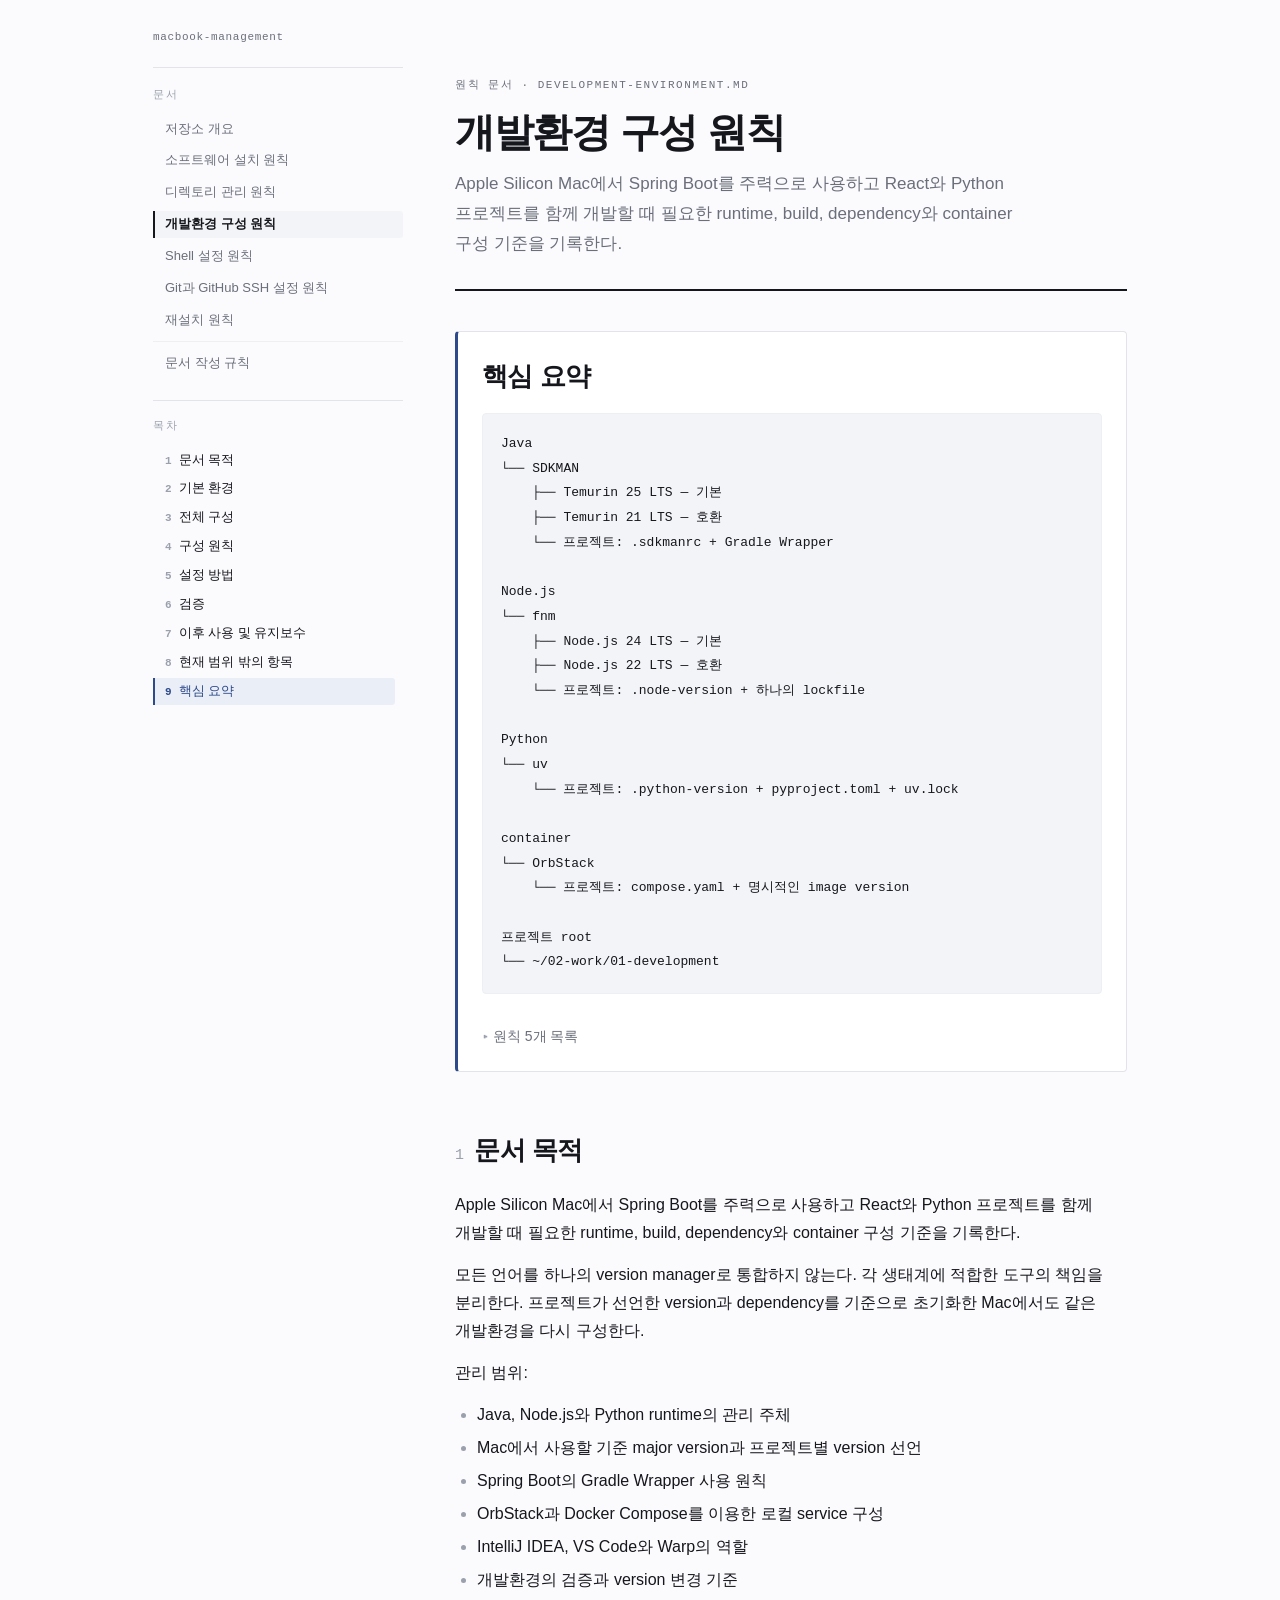
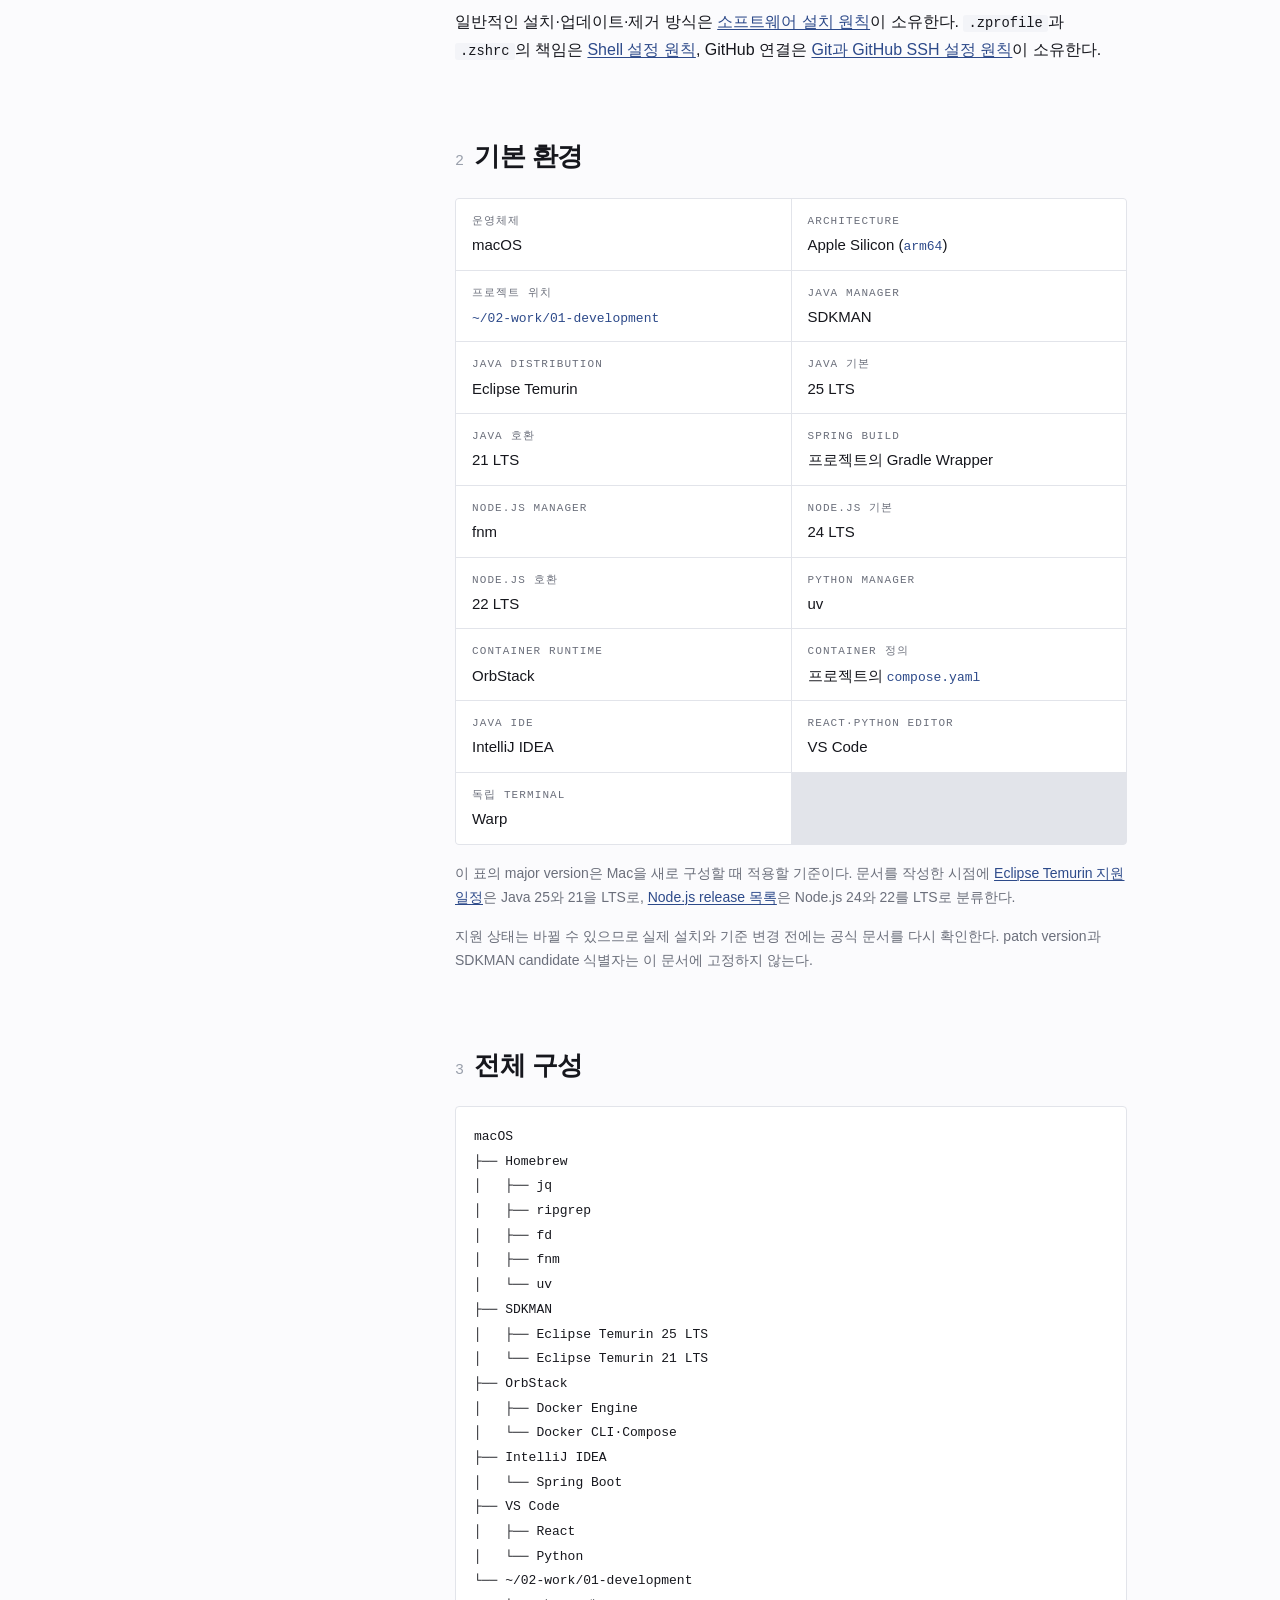
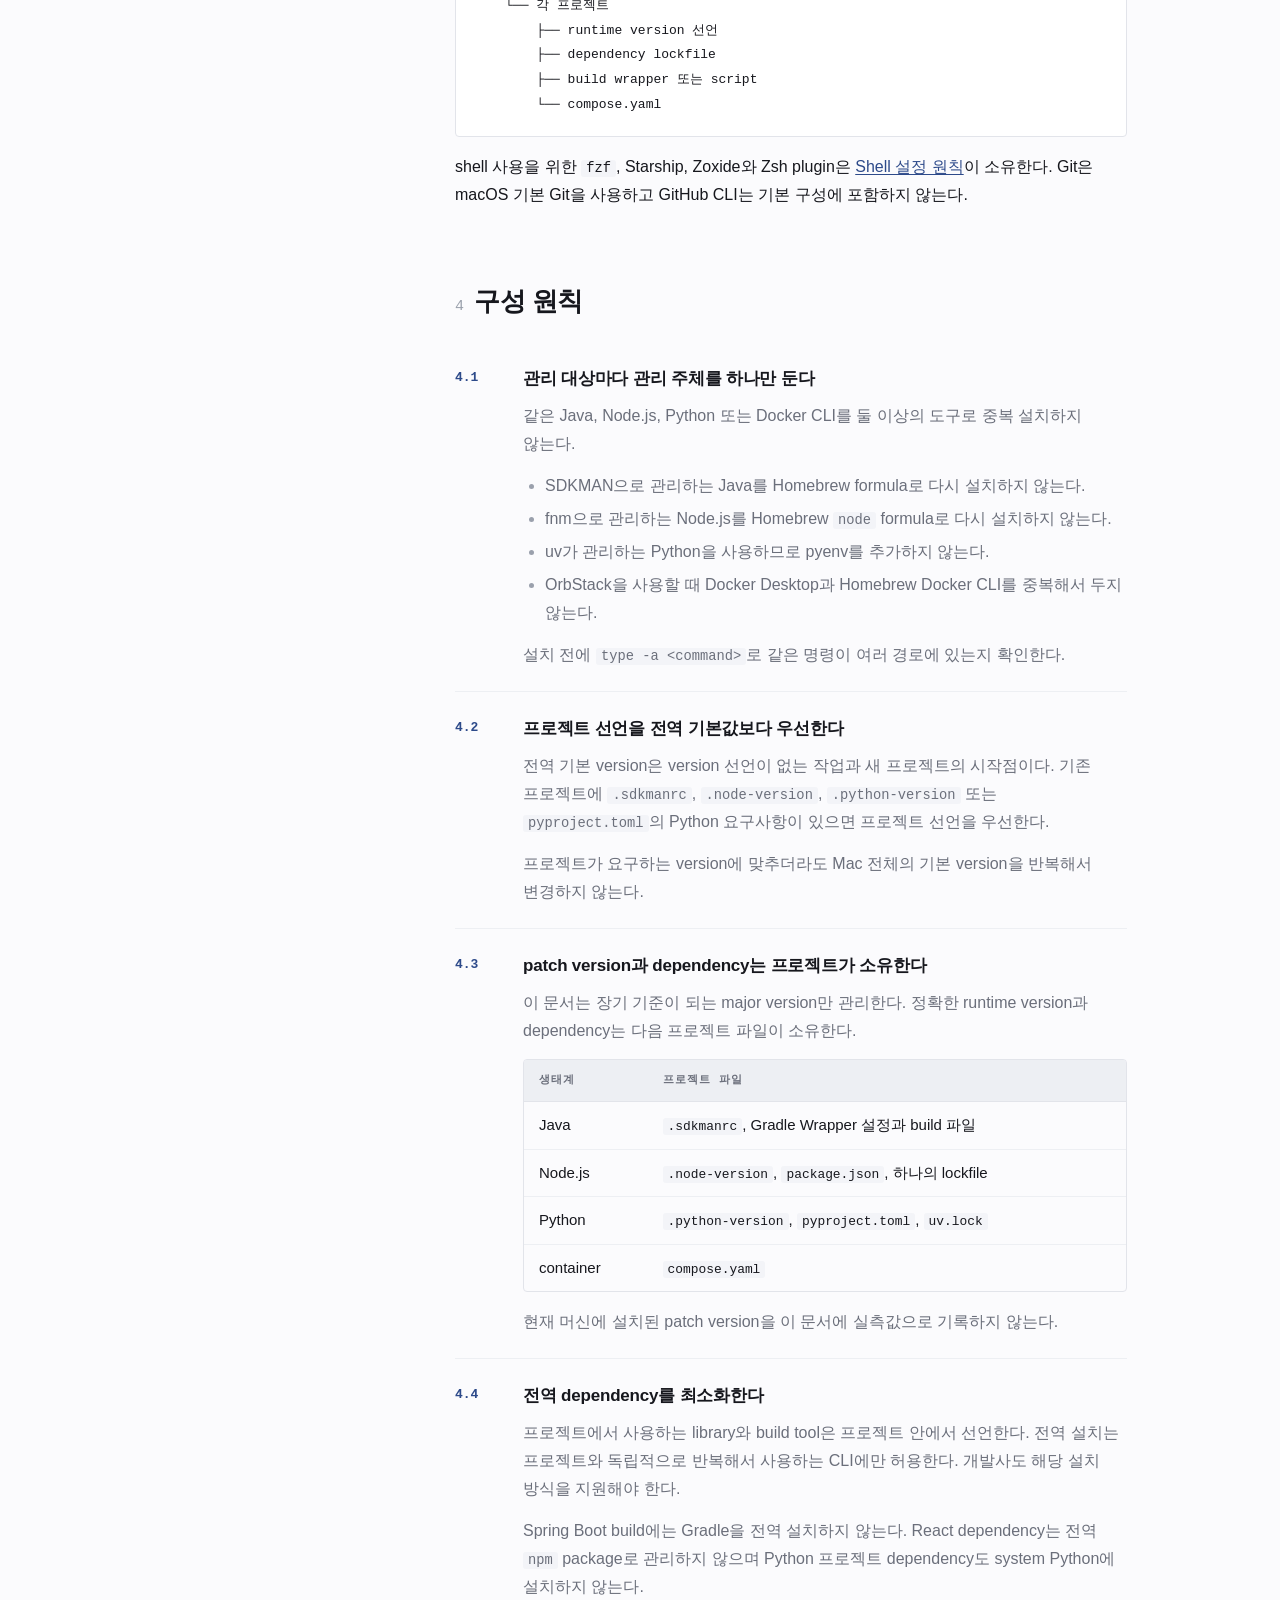
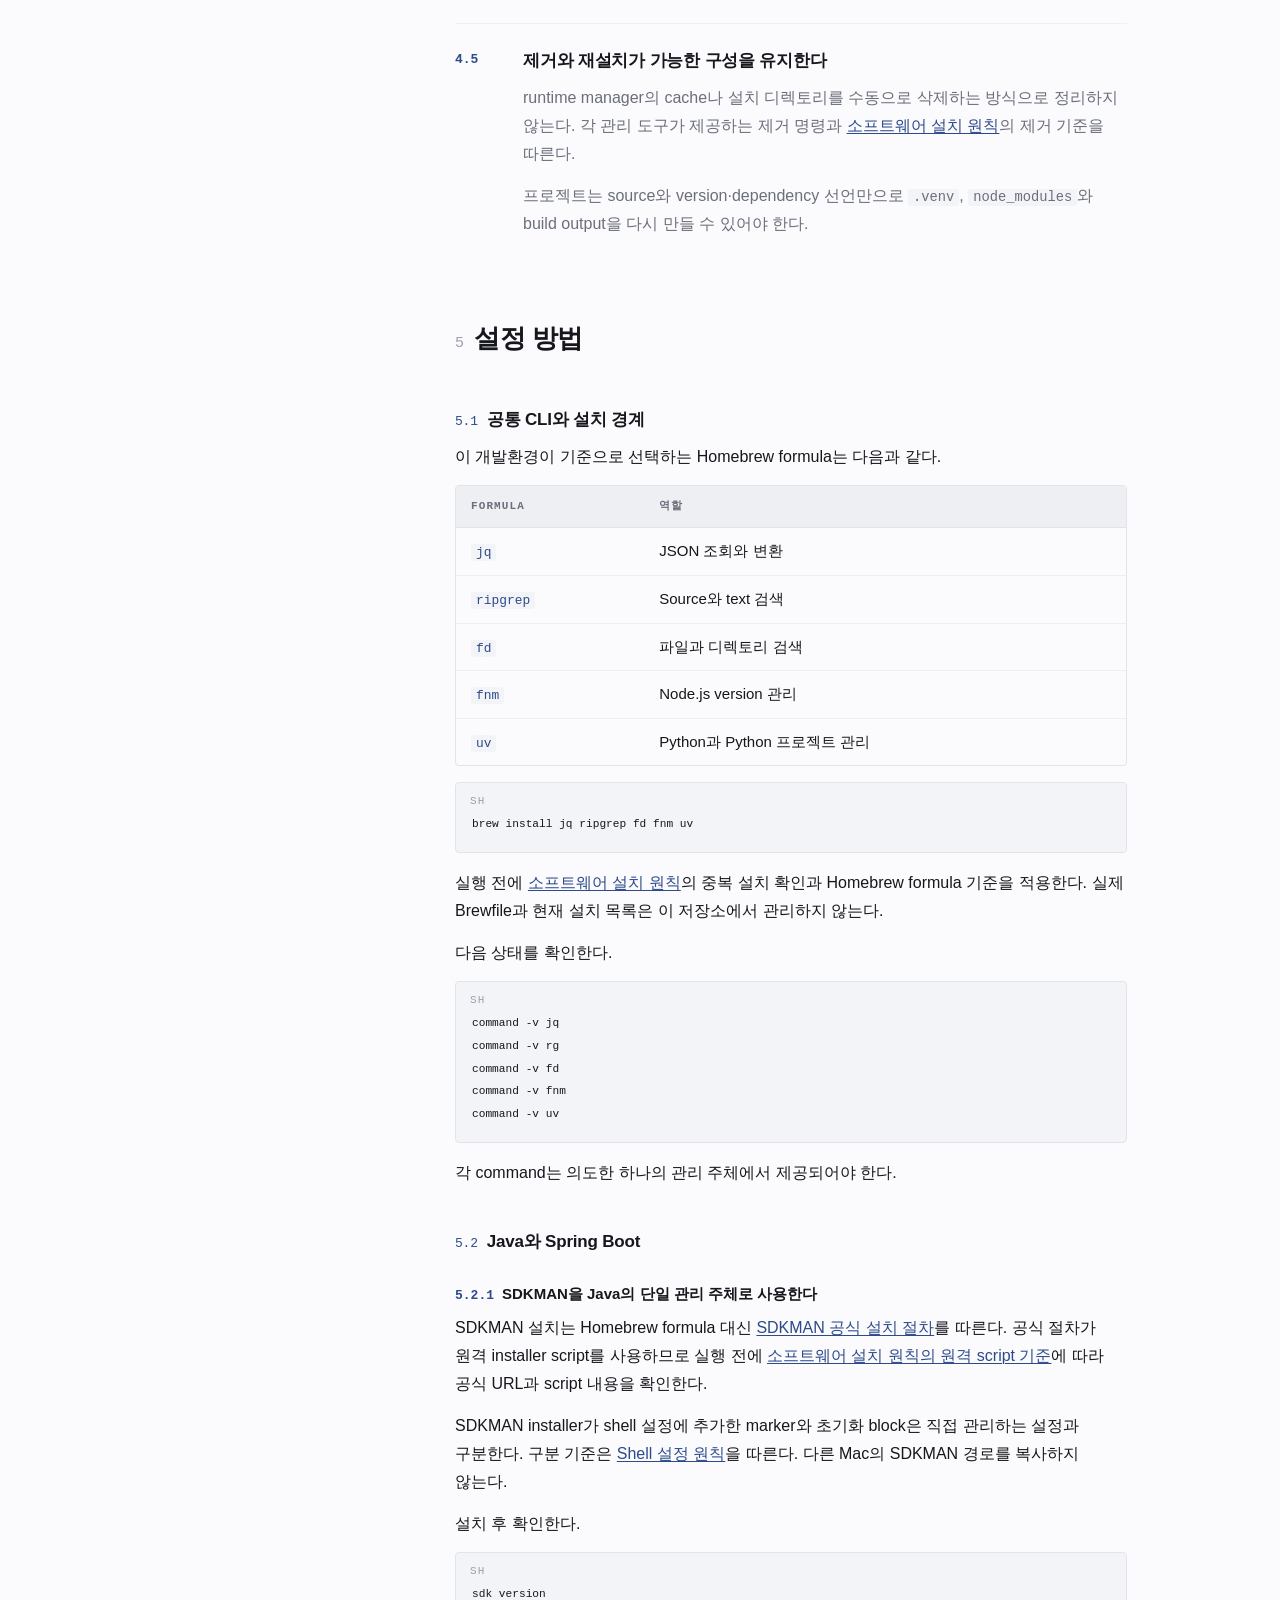
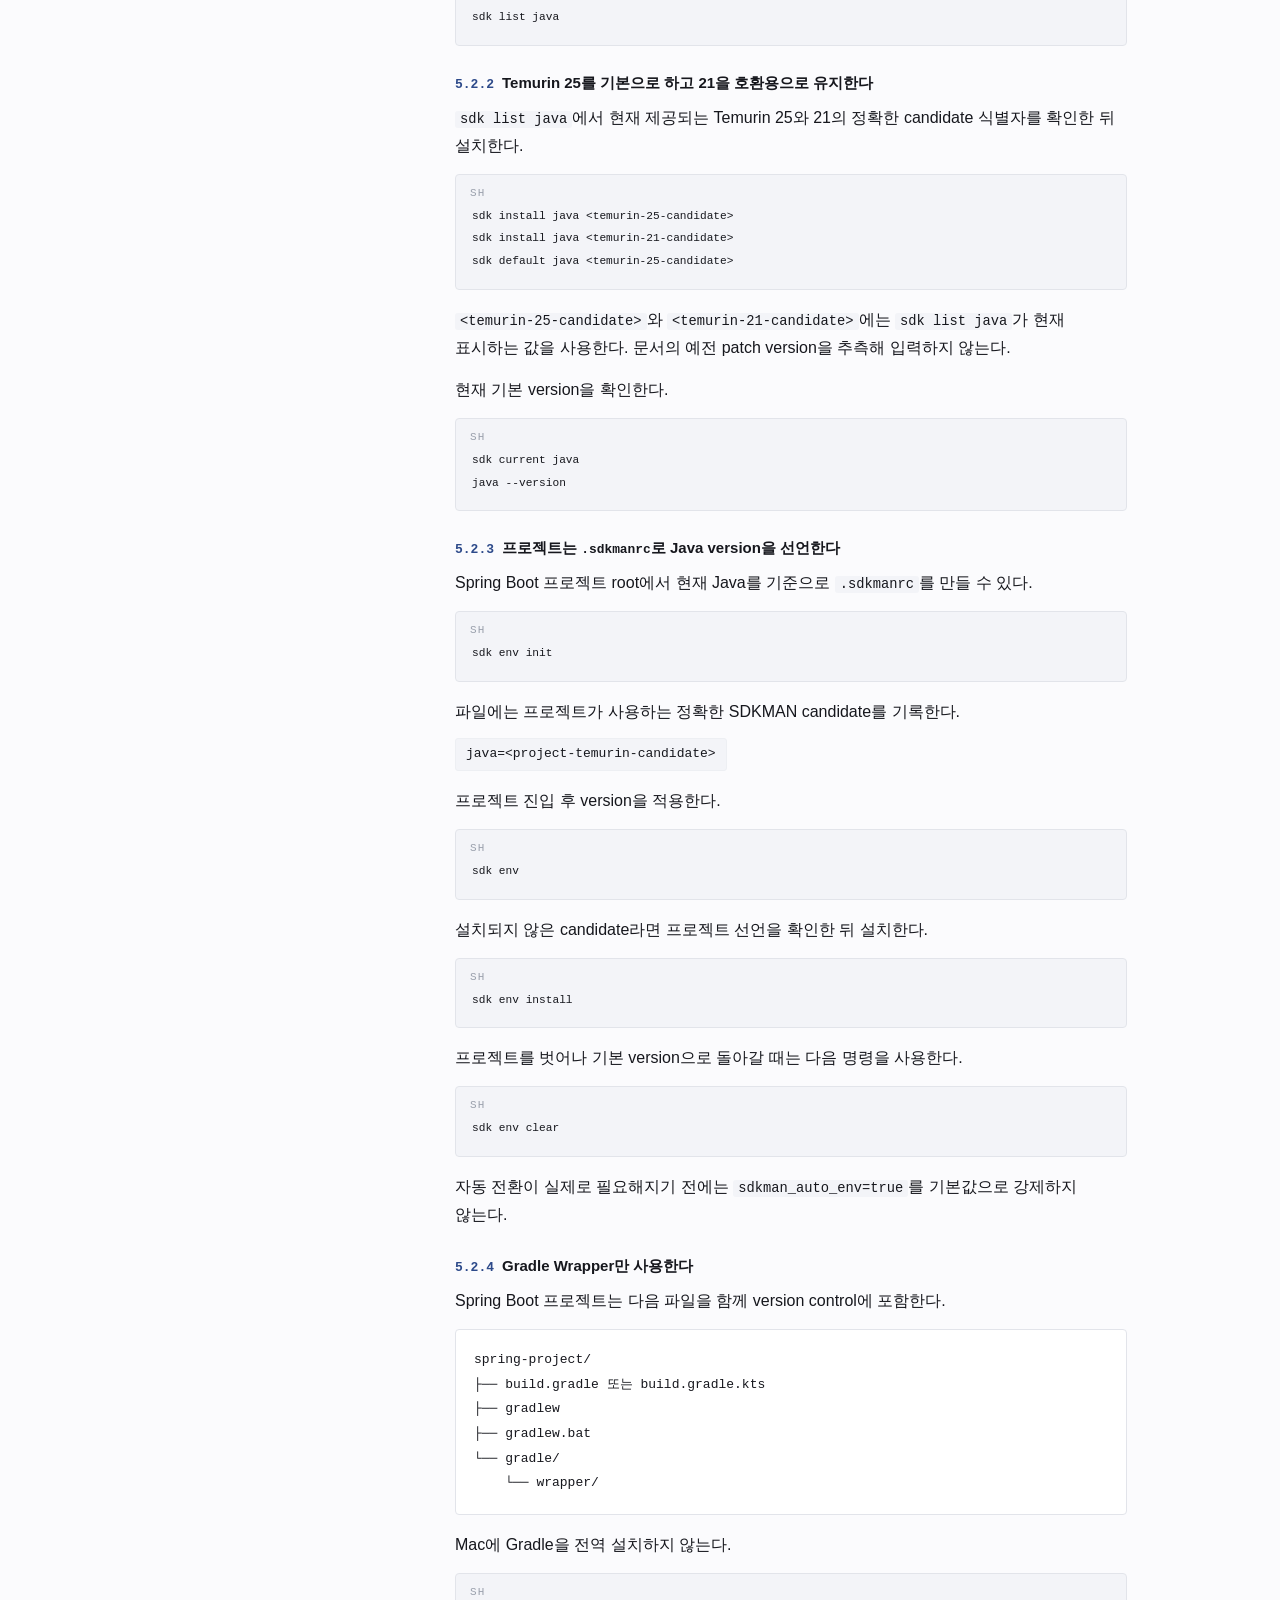
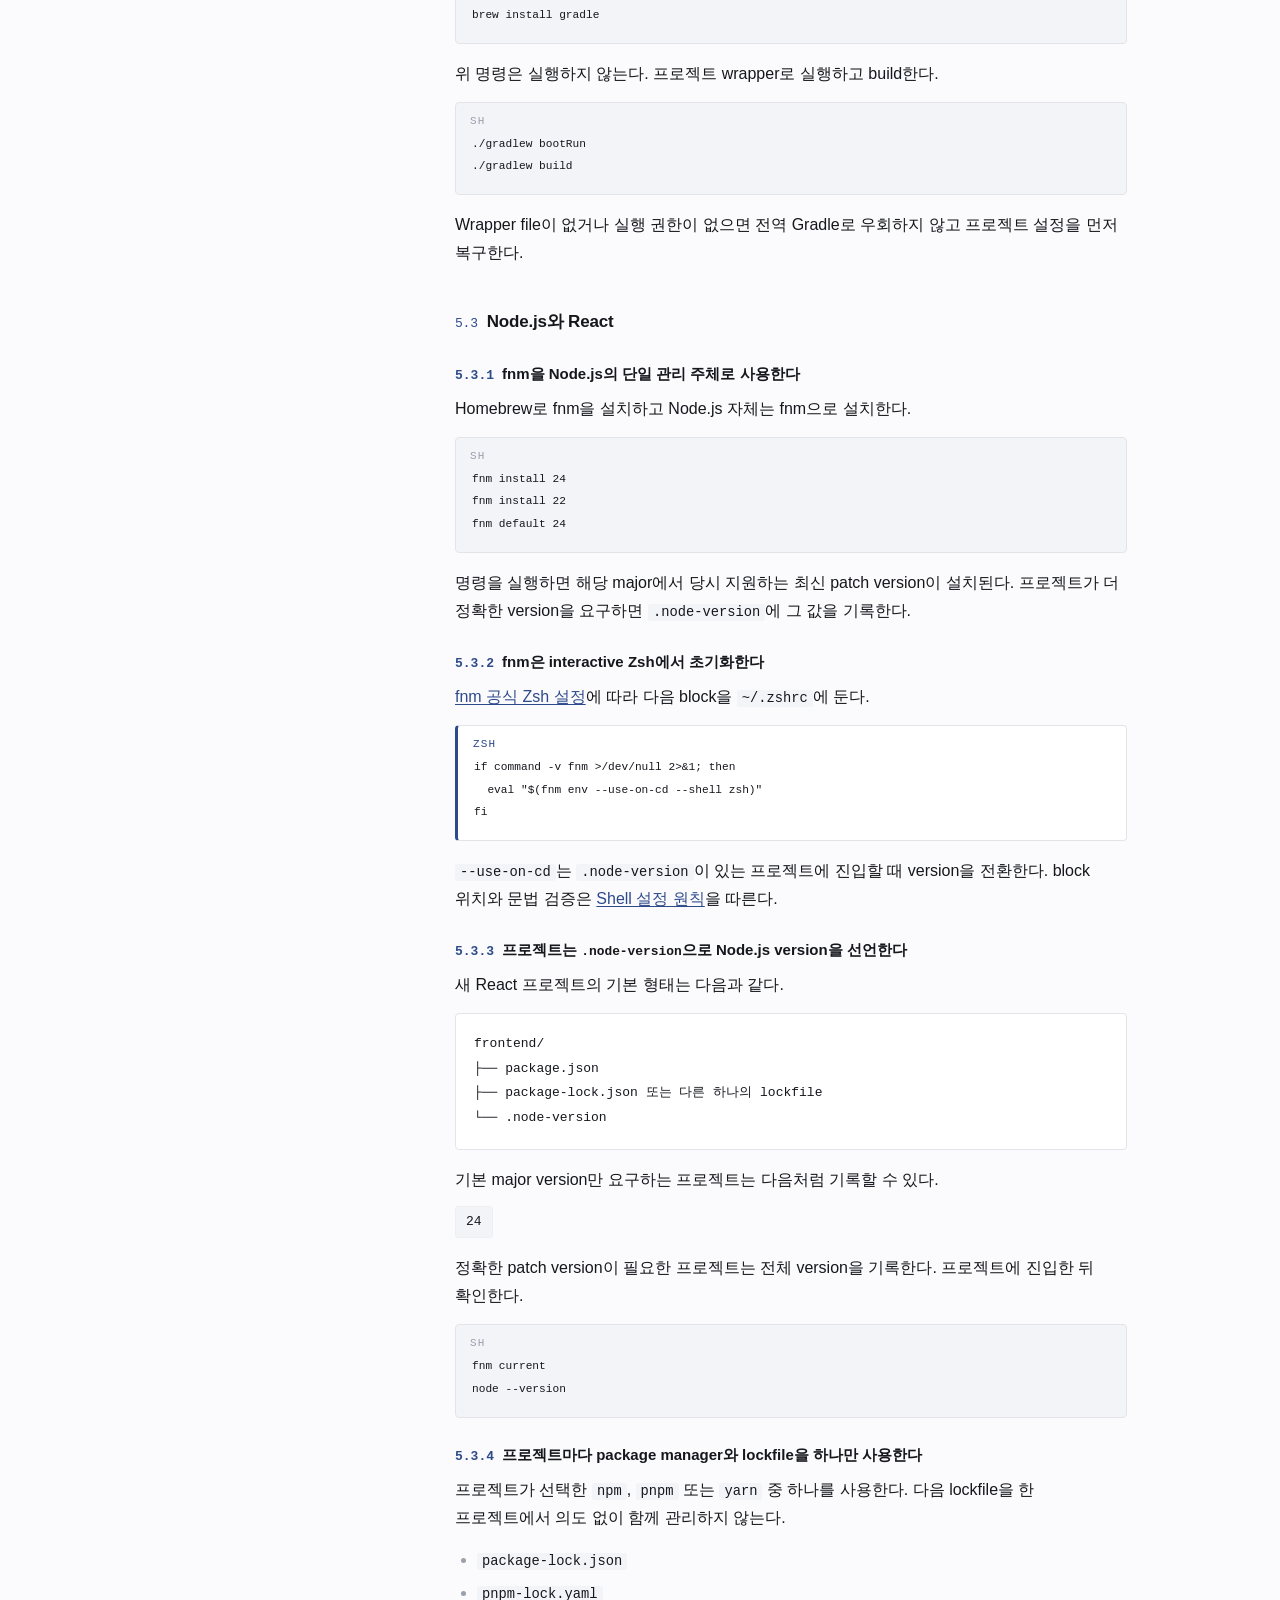
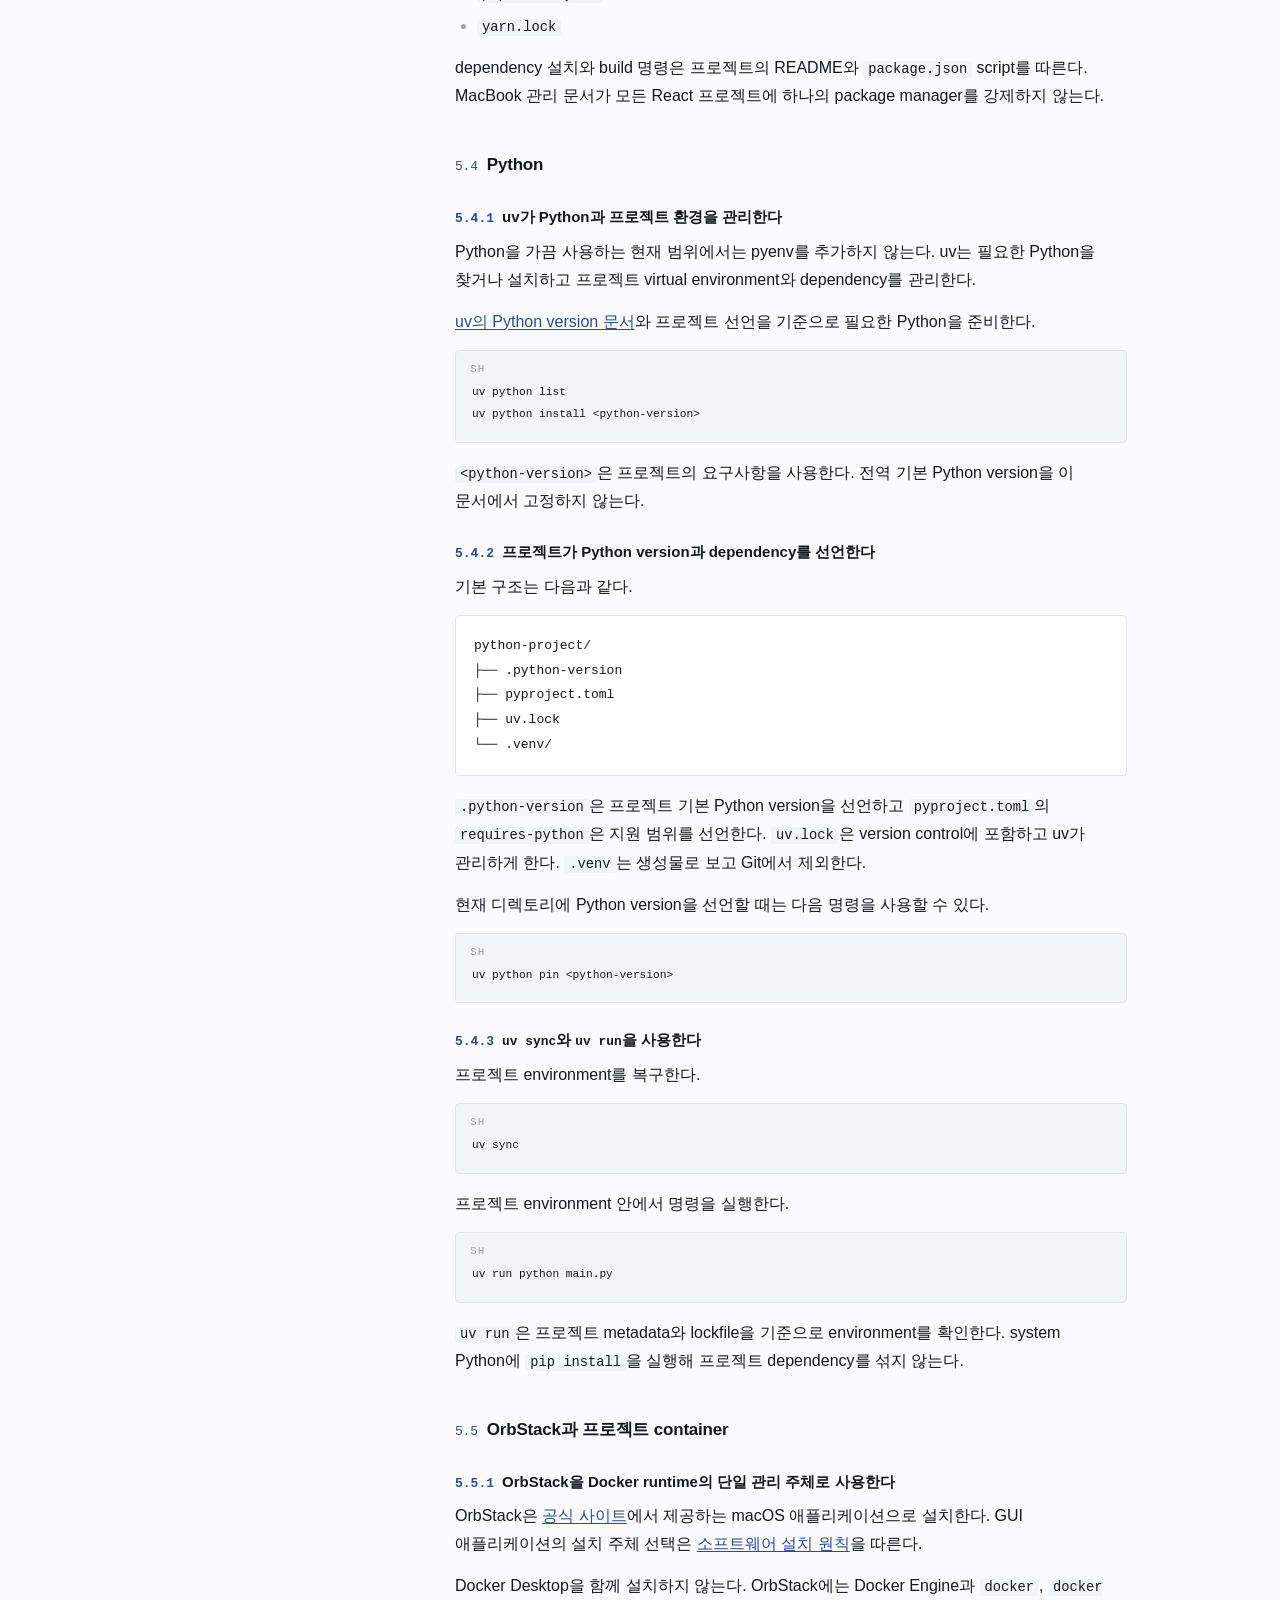
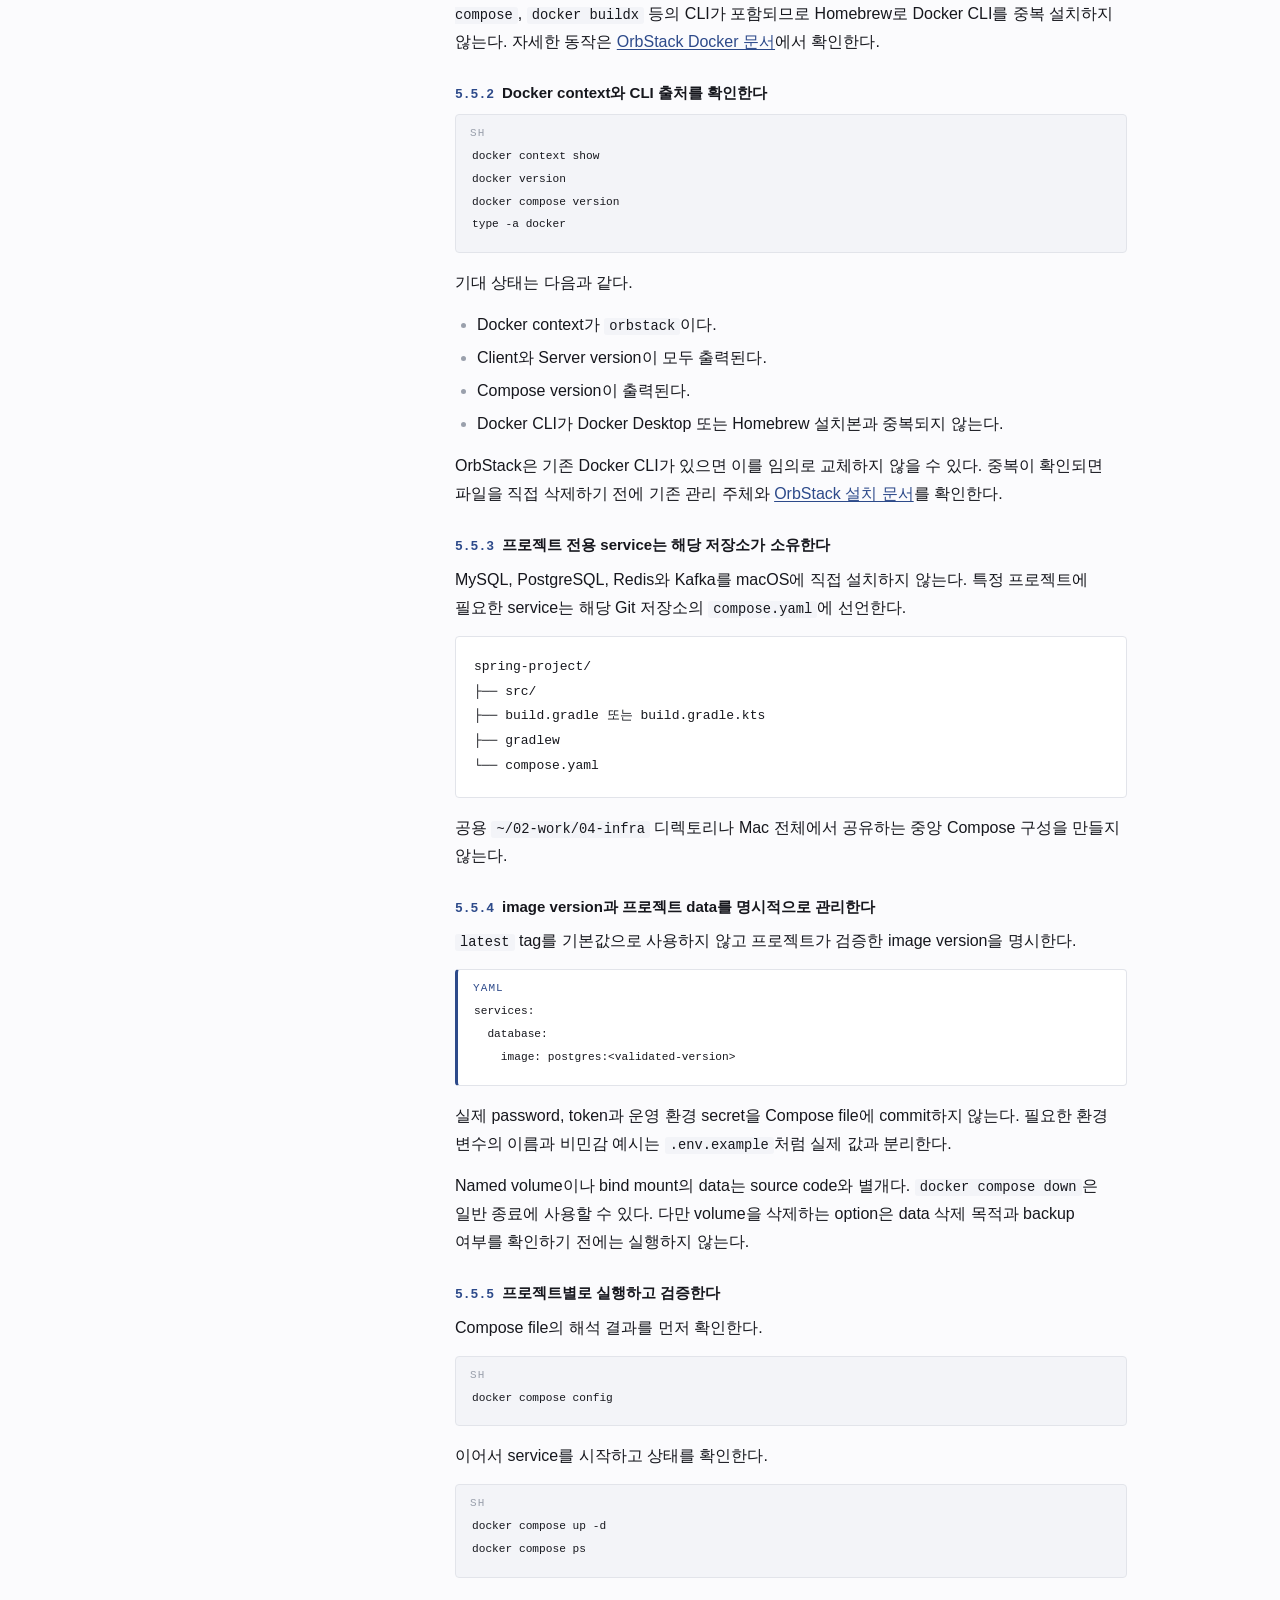
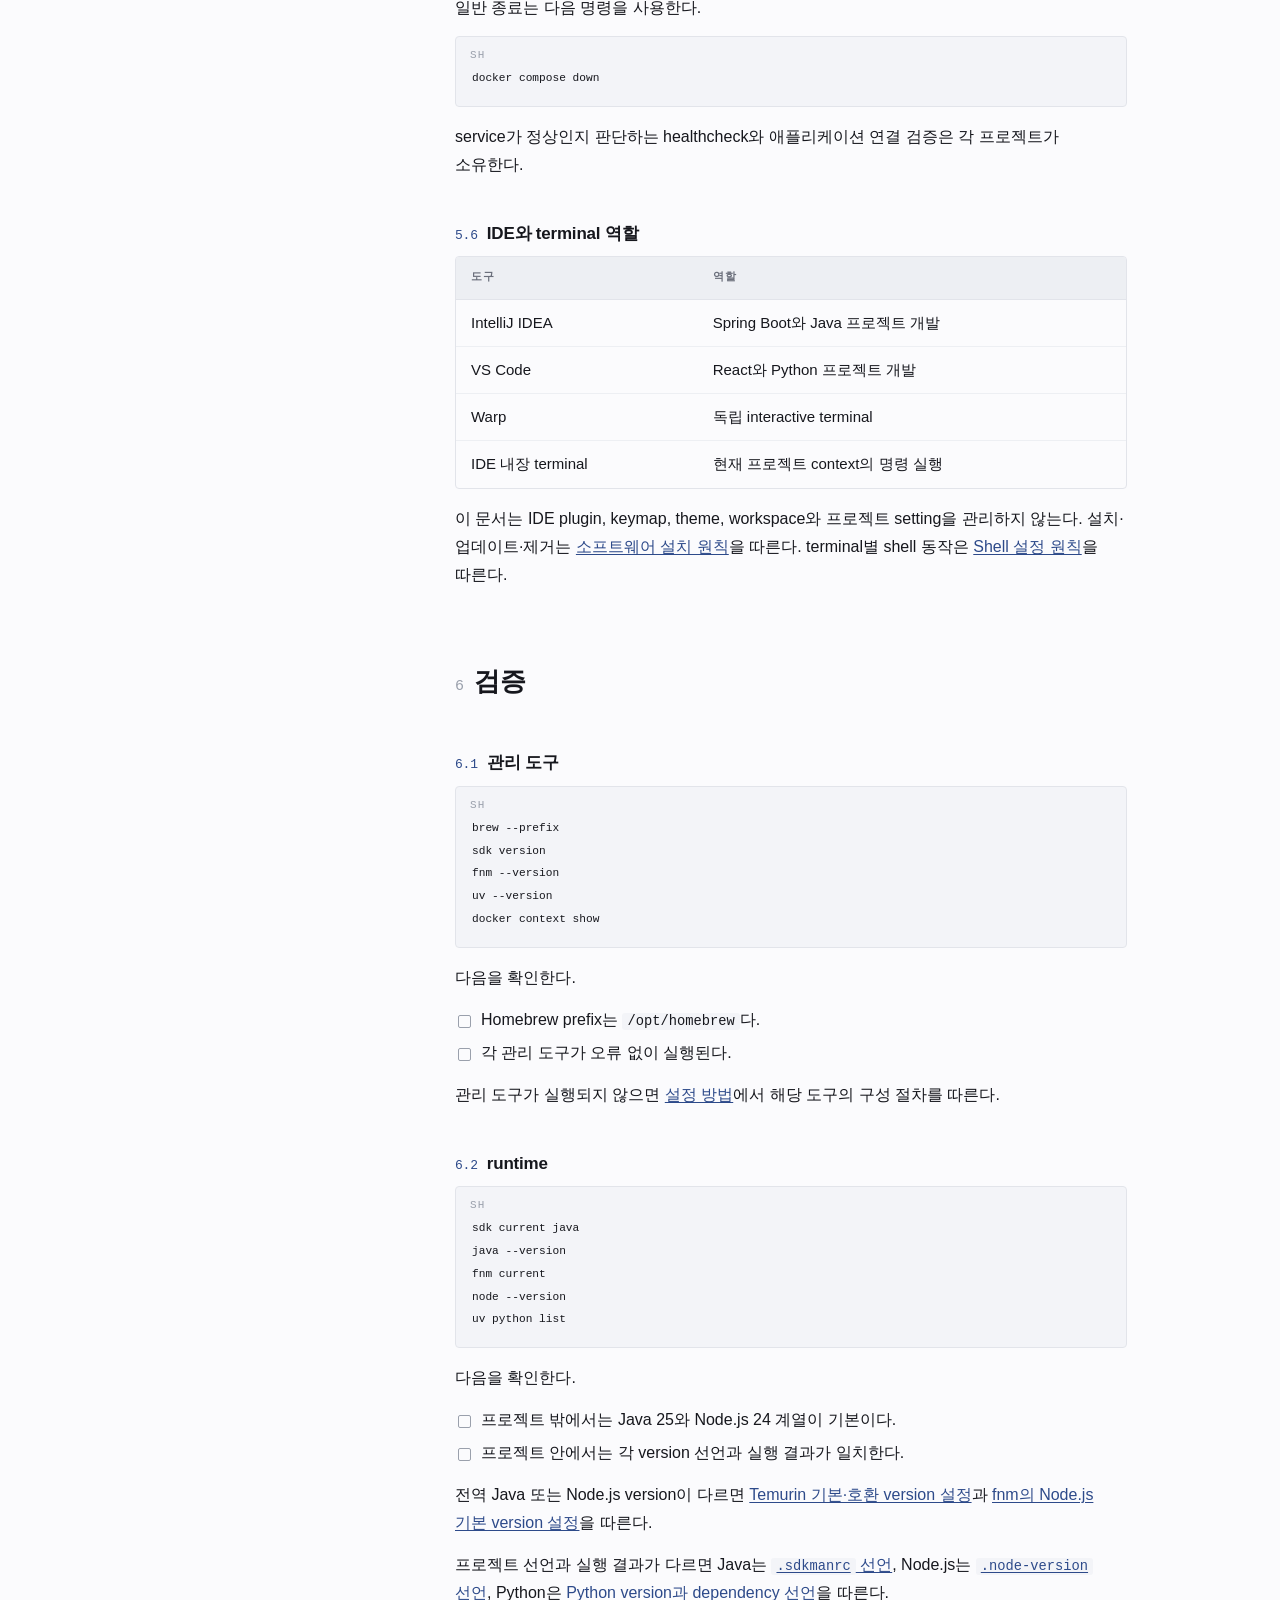
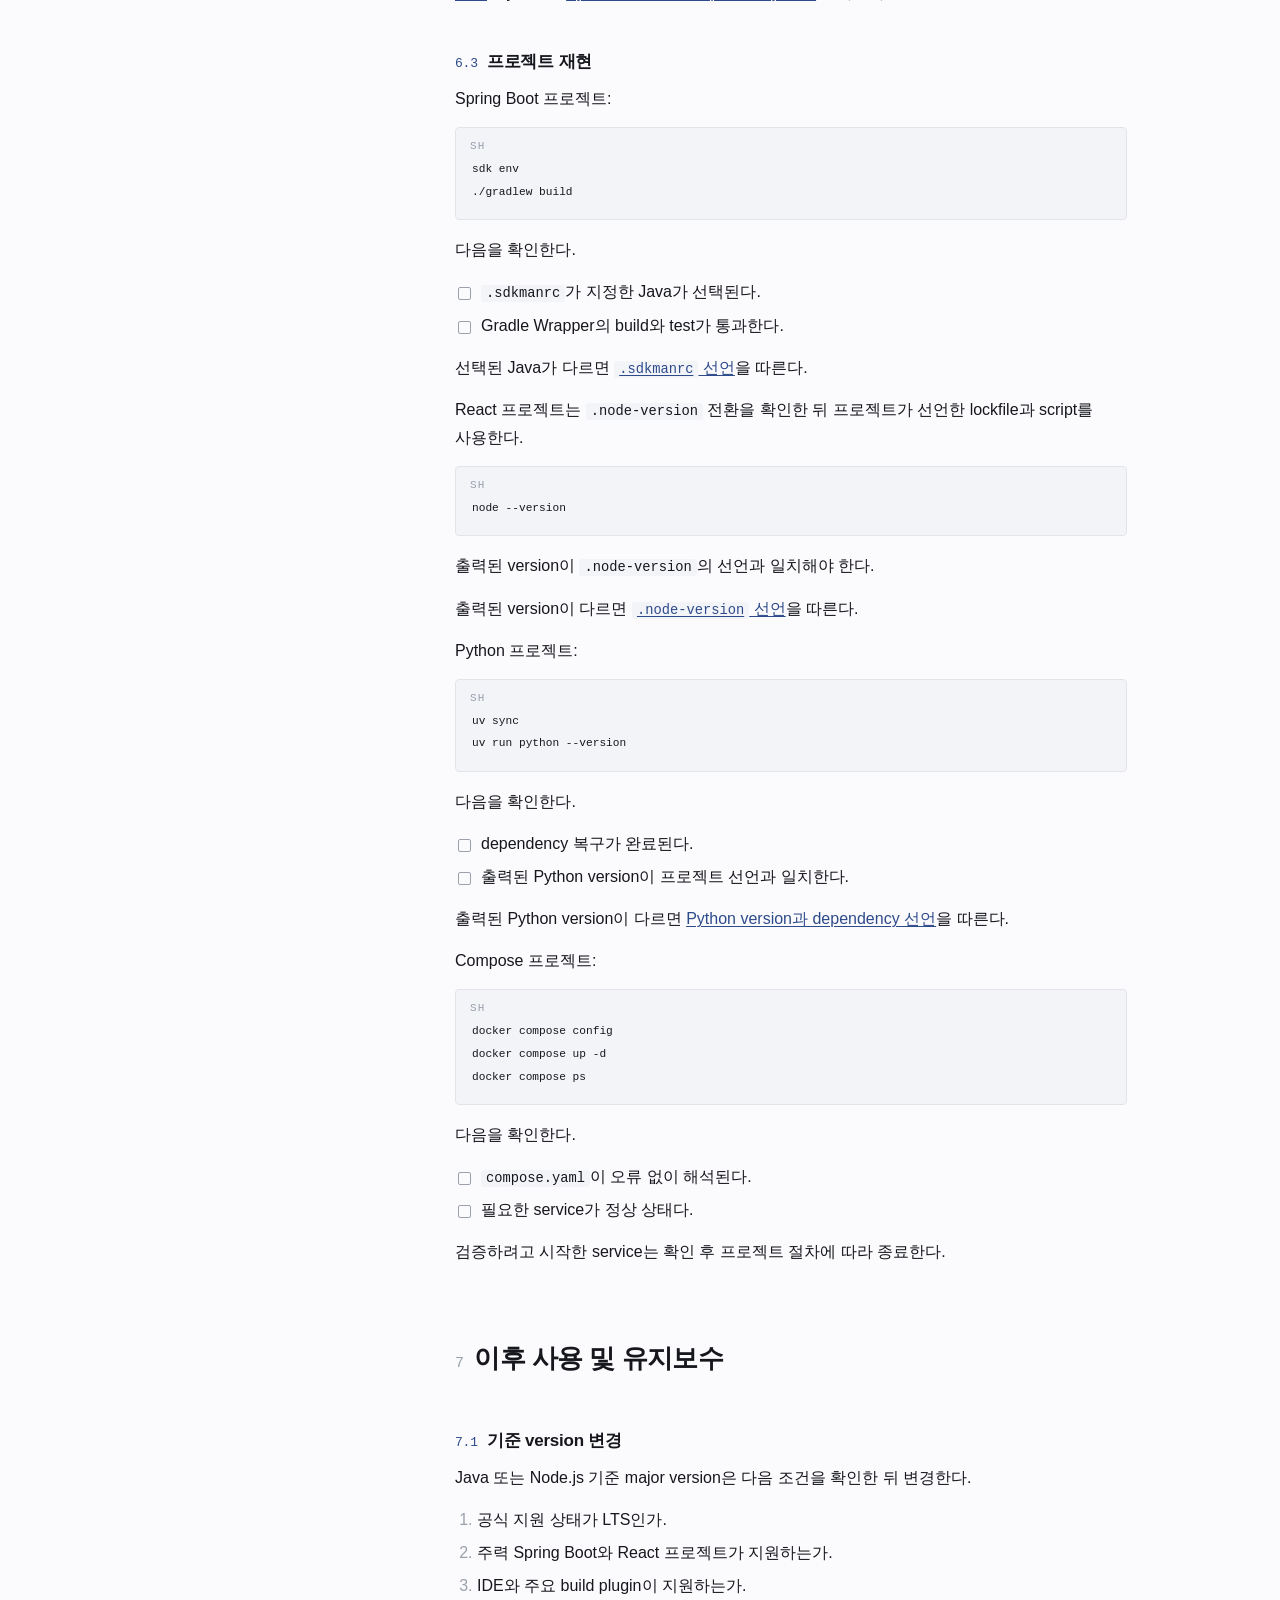
==== commit 48640048: "fix: render AGENTS.md so the README link resolves on the site README가 AGENTS.md를 링크하는데 렌더링 대상이 아니어서 " ====
--- a/docs/development-environment.html
+++ b/docs/development-environment.html
@@ -9,7 +9,7 @@
 <div class="shell">
 <aside class="side">
   <a class="home" href="index.html">macbook-management</a>
-  <nav class="docnav"><div class="toc-h">문서</div><ul><li><a href="index.html">저장소 개요</a></li><li><a href="software-installation.html">소프트웨어 설치 원칙</a></li><li><a href="directory-management.html">디렉토리 관리 원칙</a></li><li><a href="development-environment.html" class="cur" aria-current="page">개발환경 구성 원칙</a></li><li><a href="shell-configuration.html">Shell 설정 원칙</a></li><li><a href="git-and-ssh.html">Git과 GitHub SSH 설정 원칙</a></li><li><a href="reinstallation.html">재설치 원칙</a></li></ul></nav>
+  <nav class="docnav"><div class="toc-h">문서</div><ul><li><a href="index.html">저장소 개요</a></li><li><a href="software-installation.html">소프트웨어 설치 원칙</a></li><li><a href="directory-management.html">디렉토리 관리 원칙</a></li><li><a href="development-environment.html" class="cur" aria-current="page">개발환경 구성 원칙</a></li><li><a href="shell-configuration.html">Shell 설정 원칙</a></li><li><a href="git-and-ssh.html">Git과 GitHub SSH 설정 원칙</a></li><li><a href="reinstallation.html">재설치 원칙</a></li><li class="meta"><a href="AGENTS.html">문서 작성 규칙</a></li></ul></nav>
   <nav class="toc"><div class="toc-h">목차</div><ul><li><a class="l2" href="#1-문서-목적"><span class="n">1</span>문서 목적</a></li><li><a class="l2" href="#2-기본-환경"><span class="n">2</span>기본 환경</a></li><li><a class="l2" href="#3-전체-구성"><span class="n">3</span>전체 구성</a></li><li><a class="l2" href="#4-구성-원칙"><span class="n">4</span>구성 원칙</a><ul><li><a href="#41-관리-대상마다-관리-주체를-하나만-둔다">관리 대상마다 관리 주체를 하나만 둔다</a></li><li><a href="#42-프로젝트-선언을-전역-기본값보다-우선한다">프로젝트 선언을 전역 기본값보다 우선한다</a></li><li><a href="#43-patch-version과-dependency는-프로젝트가-소유한다">patch version과 dependency는 프로젝트가 소유한다</a></li><li><a href="#44-전역-dependency를-최소화한다">전역 dependency를 최소화한다</a></li><li><a href="#45-제거와-재설치가-가능한-구성을-유지한다">제거와 재설치가 가능한 구성을 유지한다</a></li></ul></li><li><a class="l2" href="#5-설정-방법"><span class="n">5</span>설정 방법</a><ul><li><a href="#51-공통-cli와-설치-경계">공통 CLI와 설치 경계</a></li><li><a href="#52-java와-spring-boot">Java와 Spring Boot</a><ul><li><a href="#521-sdkman을-java의-단일-관리-주체로-사용한다">SDKMAN을 Java의 단일 관리 주체로 사용한다</a></li><li><a href="#522-temurin-25를-기본으로-하고-21을-호환용으로-유지한다">Temurin 25를 기본으로 하고 21을 호환용으로 유지한다</a></li><li><a href="#523-프로젝트는-sdkmanrc로-java-version을-선언한다">프로젝트는 <code>.sdkmanrc</code>로 Java version을 선언한다</a></li><li><a href="#524-gradle-wrapper만-사용한다">Gradle Wrapper만 사용한다</a></li></ul></li><li><a href="#53-nodejs와-react">Node.js와 React</a><ul><li><a href="#531-fnm을-nodejs의-단일-관리-주체로-사용한다">fnm을 Node.js의 단일 관리 주체로 사용한다</a></li><li><a href="#532-fnm은-interactive-zsh에서-초기화한다">fnm은 interactive Zsh에서 초기화한다</a></li><li><a href="#533-프로젝트는-node-version으로-nodejs-version을-선언한다">프로젝트는 <code>.node-version</code>으로 Node.js version을 선언한다</a></li><li><a href="#534-프로젝트마다-package-manager와-lockfile을-하나만-사용한다">프로젝트마다 package manager와 lockfile을 하나만 사용한다</a></li></ul></li><li><a href="#54-python">Python</a><ul><li><a href="#541-uv가-python과-프로젝트-환경을-관리한다">uv가 Python과 프로젝트 환경을 관리한다</a></li><li><a href="#542-프로젝트가-python-version과-dependency를-선언한다">프로젝트가 Python version과 dependency를 선언한다</a></li><li><a href="#543-uv-sync와-uv-run을-사용한다"><code>uv sync</code>와 <code>uv run</code>을 사용한다</a></li></ul></li><li><a href="#55-orbstack과-프로젝트-container">OrbStack과 프로젝트 container</a><ul><li><a href="#551-orbstack을-docker-runtime의-단일-관리-주체로-사용한다">OrbStack을 Docker runtime의 단일 관리 주체로 사용한다</a></li><li><a href="#552-docker-context와-cli-출처를-확인한다">Docker context와 CLI 출처를 확인한다</a></li><li><a href="#553-프로젝트-전용-service는-해당-저장소가-소유한다">프로젝트 전용 service는 해당 저장소가 소유한다</a></li><li><a href="#554-image-version과-프로젝트-data를-명시적으로-관리한다">image version과 프로젝트 data를 명시적으로 관리한다</a></li><li><a href="#555-프로젝트별로-실행하고-검증한다">프로젝트별로 실행하고 검증한다</a></li></ul></li><li><a href="#56-ide와-terminal-역할">IDE와 terminal 역할</a></li></ul></li><li><a class="l2" href="#6-검증"><span class="n">6</span>검증</a><ul><li><a href="#61-관리-도구">관리 도구</a></li><li><a href="#62-runtime">runtime</a></li><li><a href="#63-프로젝트-재현">프로젝트 재현</a></li></ul></li><li><a class="l2" href="#7-이후-사용-및-유지보수"><span class="n">7</span>이후 사용 및 유지보수</a><ul><li><a href="#71-기준-version-변경">기준 version 변경</a></li><li><a href="#72-patch-version-업데이트">patch version 업데이트</a></li><li><a href="#73-도구-제거">도구 제거</a></li></ul></li><li><a class="l2" href="#8-현재-범위-밖의-항목"><span class="n">8</span>현재 범위 밖의 항목</a></li><li><a class="l2" href="#9-핵심-요약"><span class="n">9</span>핵심 요약</a></li></ul></nav>
 </aside>
 <main id="main">
--- a/docs/assets/style.css
+++ b/docs/assets/style.css
@@ -273,3 +273,6 @@
 
 /* 목차 안의 code는 배경 없이 서체만 구분한다 */
 .toc code, .docnav code { background: none; padding: 0; font-size: 0.95em; }
+
+/* 원칙 문서와 저장소 규칙 문서를 목록에서 구분한다 */
+.docnav li.meta { margin-top: 8px; padding-top: 8px; border-top: 1px solid var(--rule-soft); }
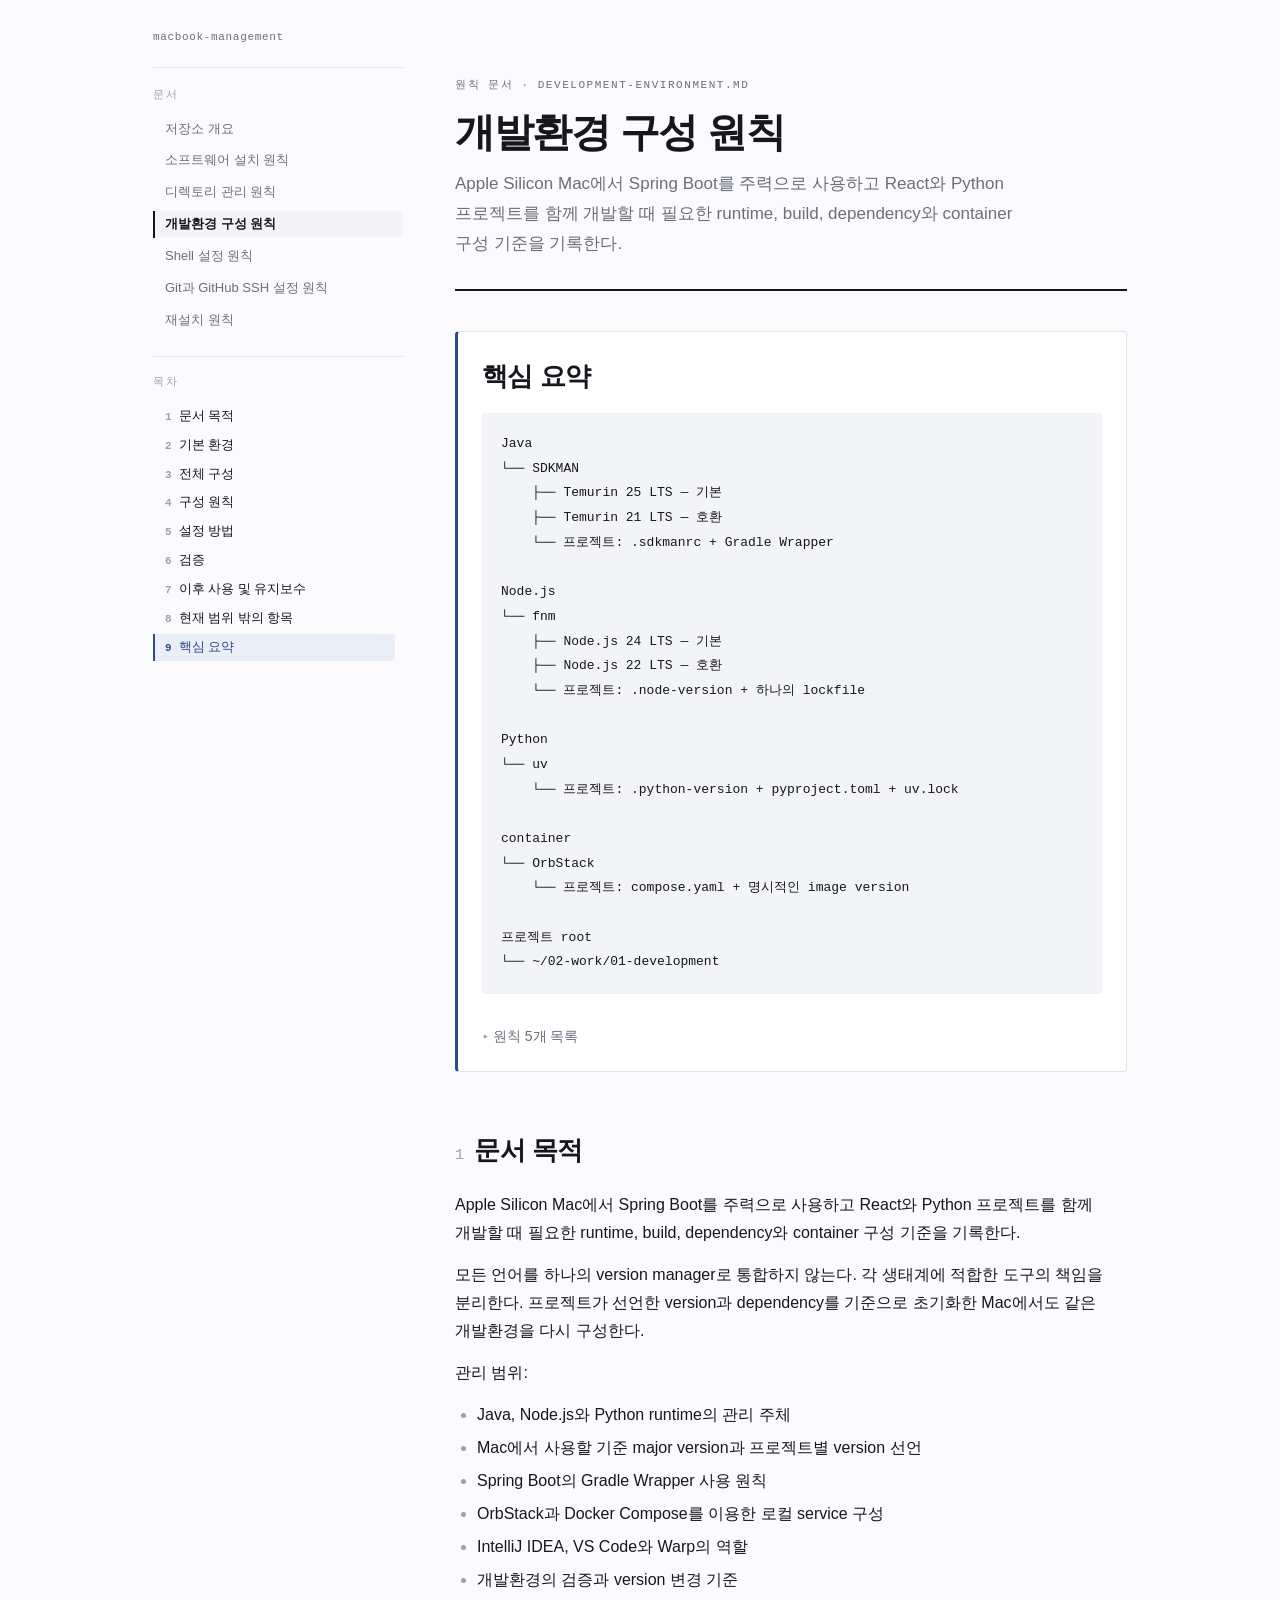
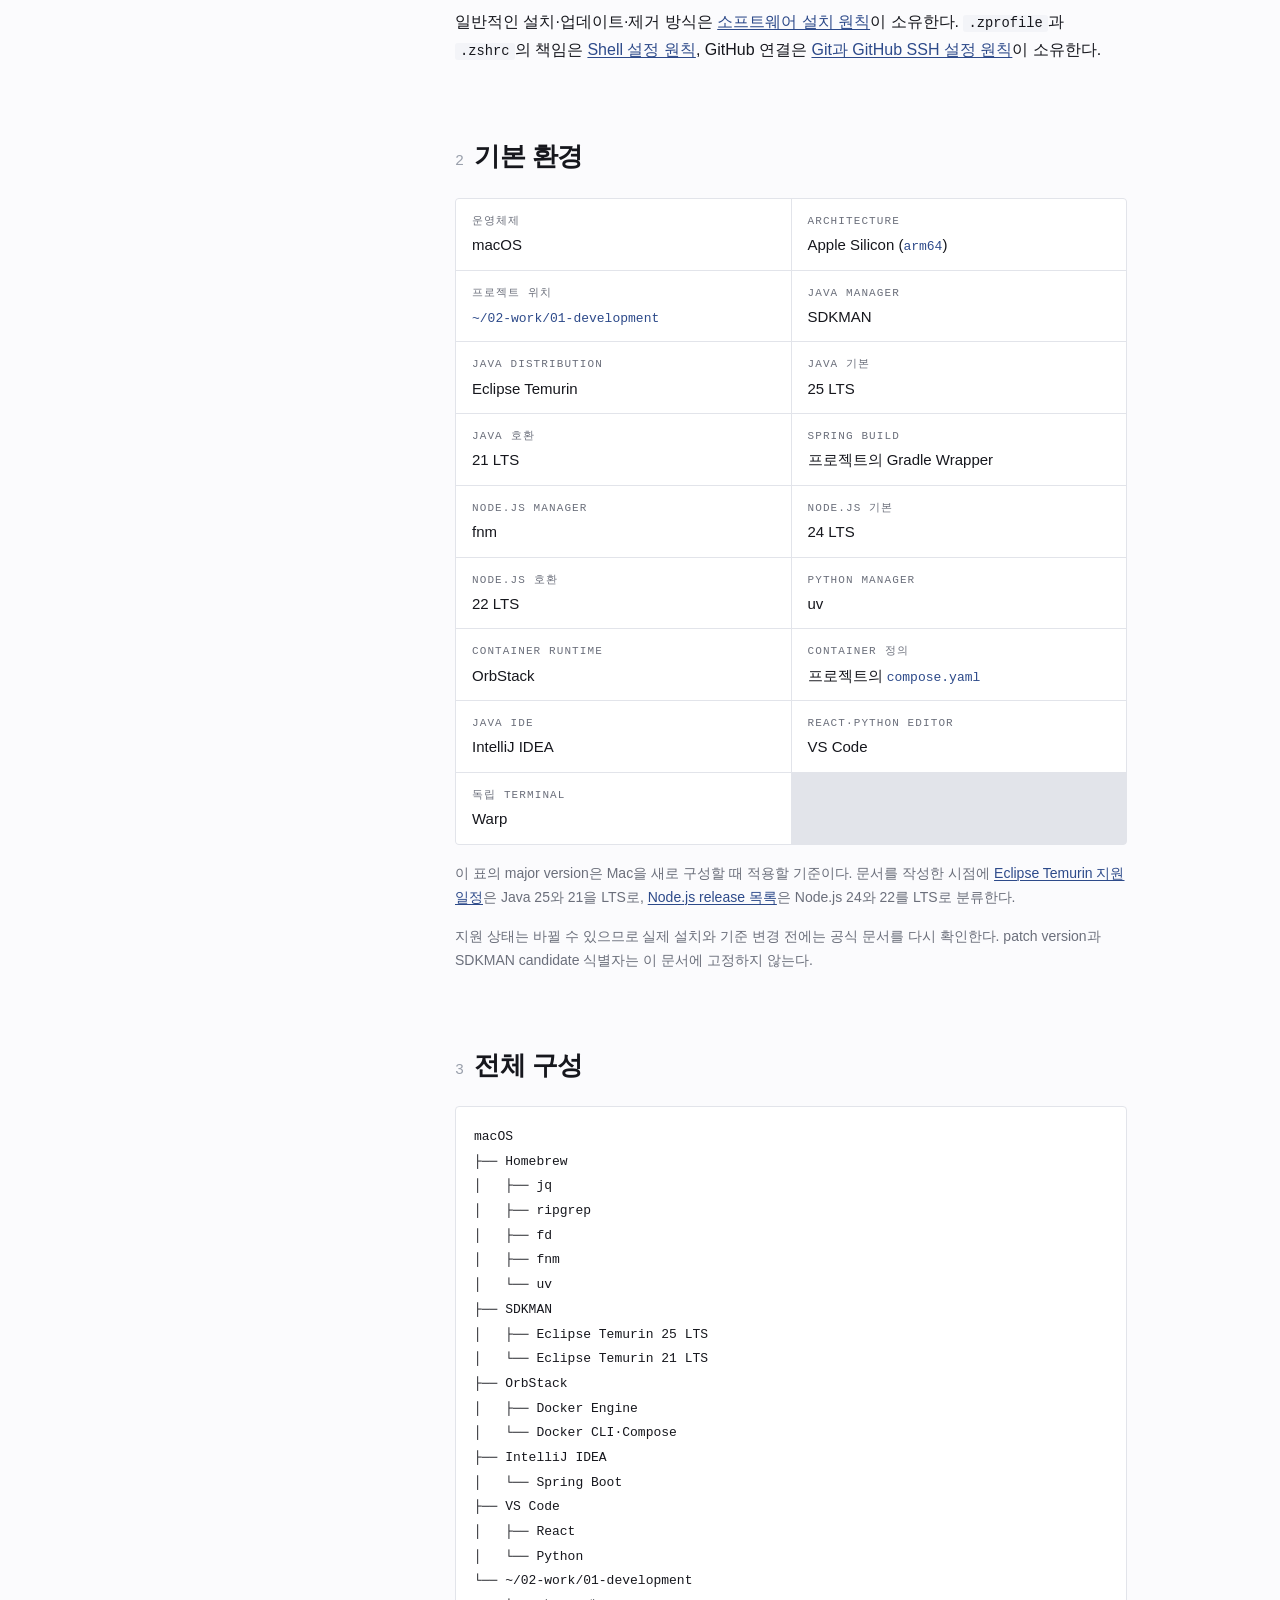
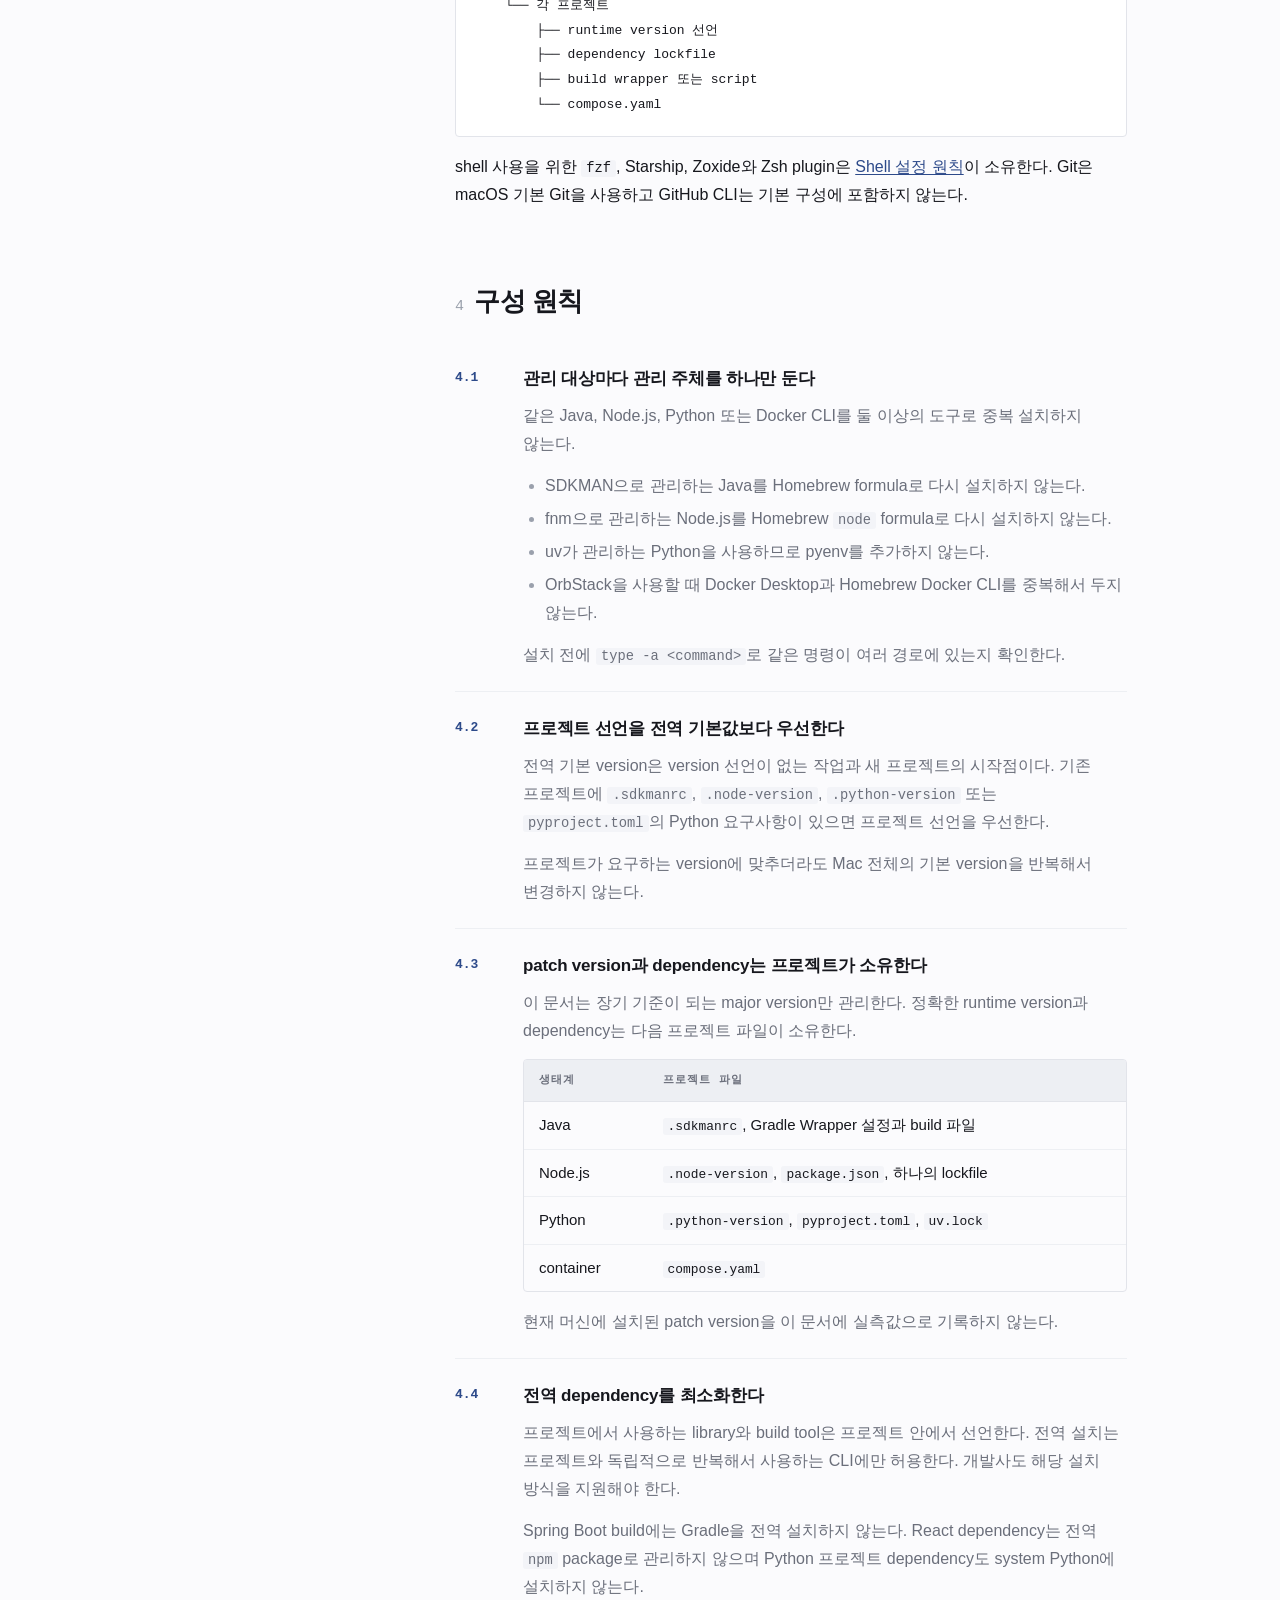
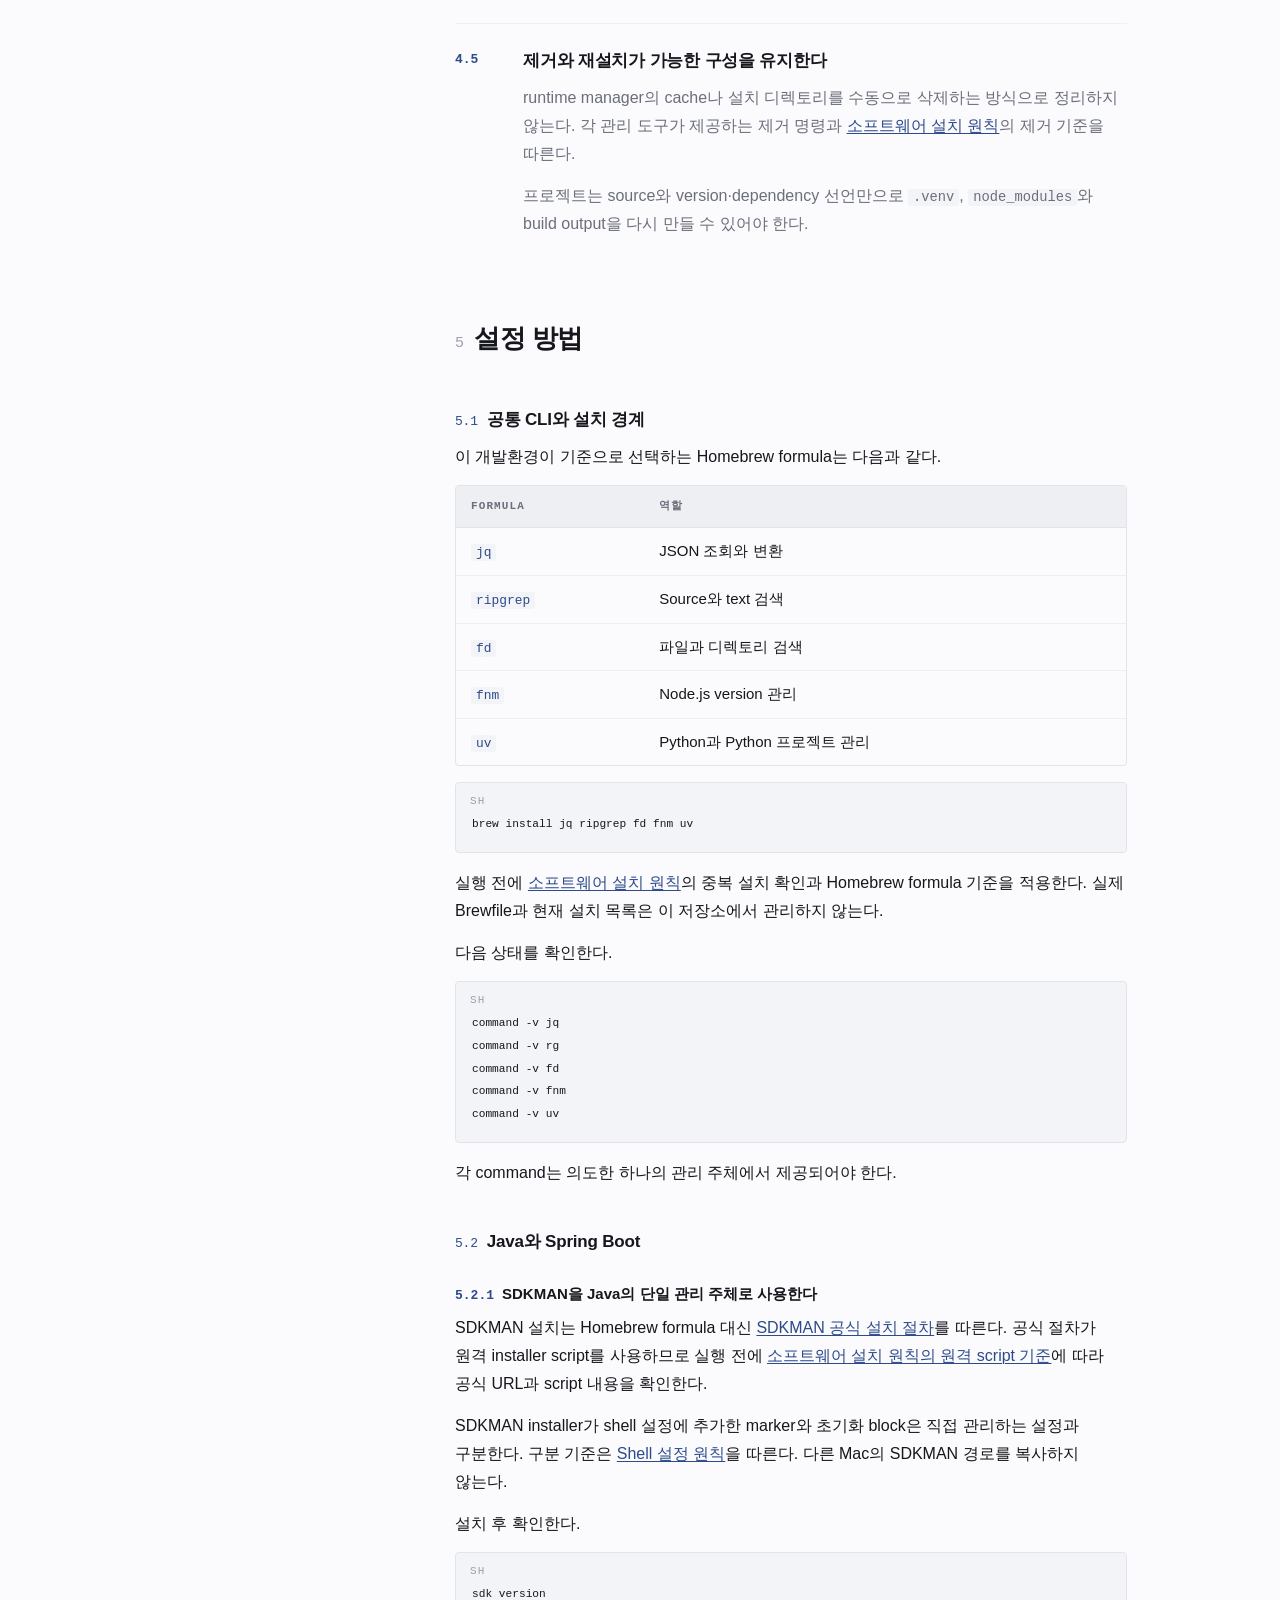
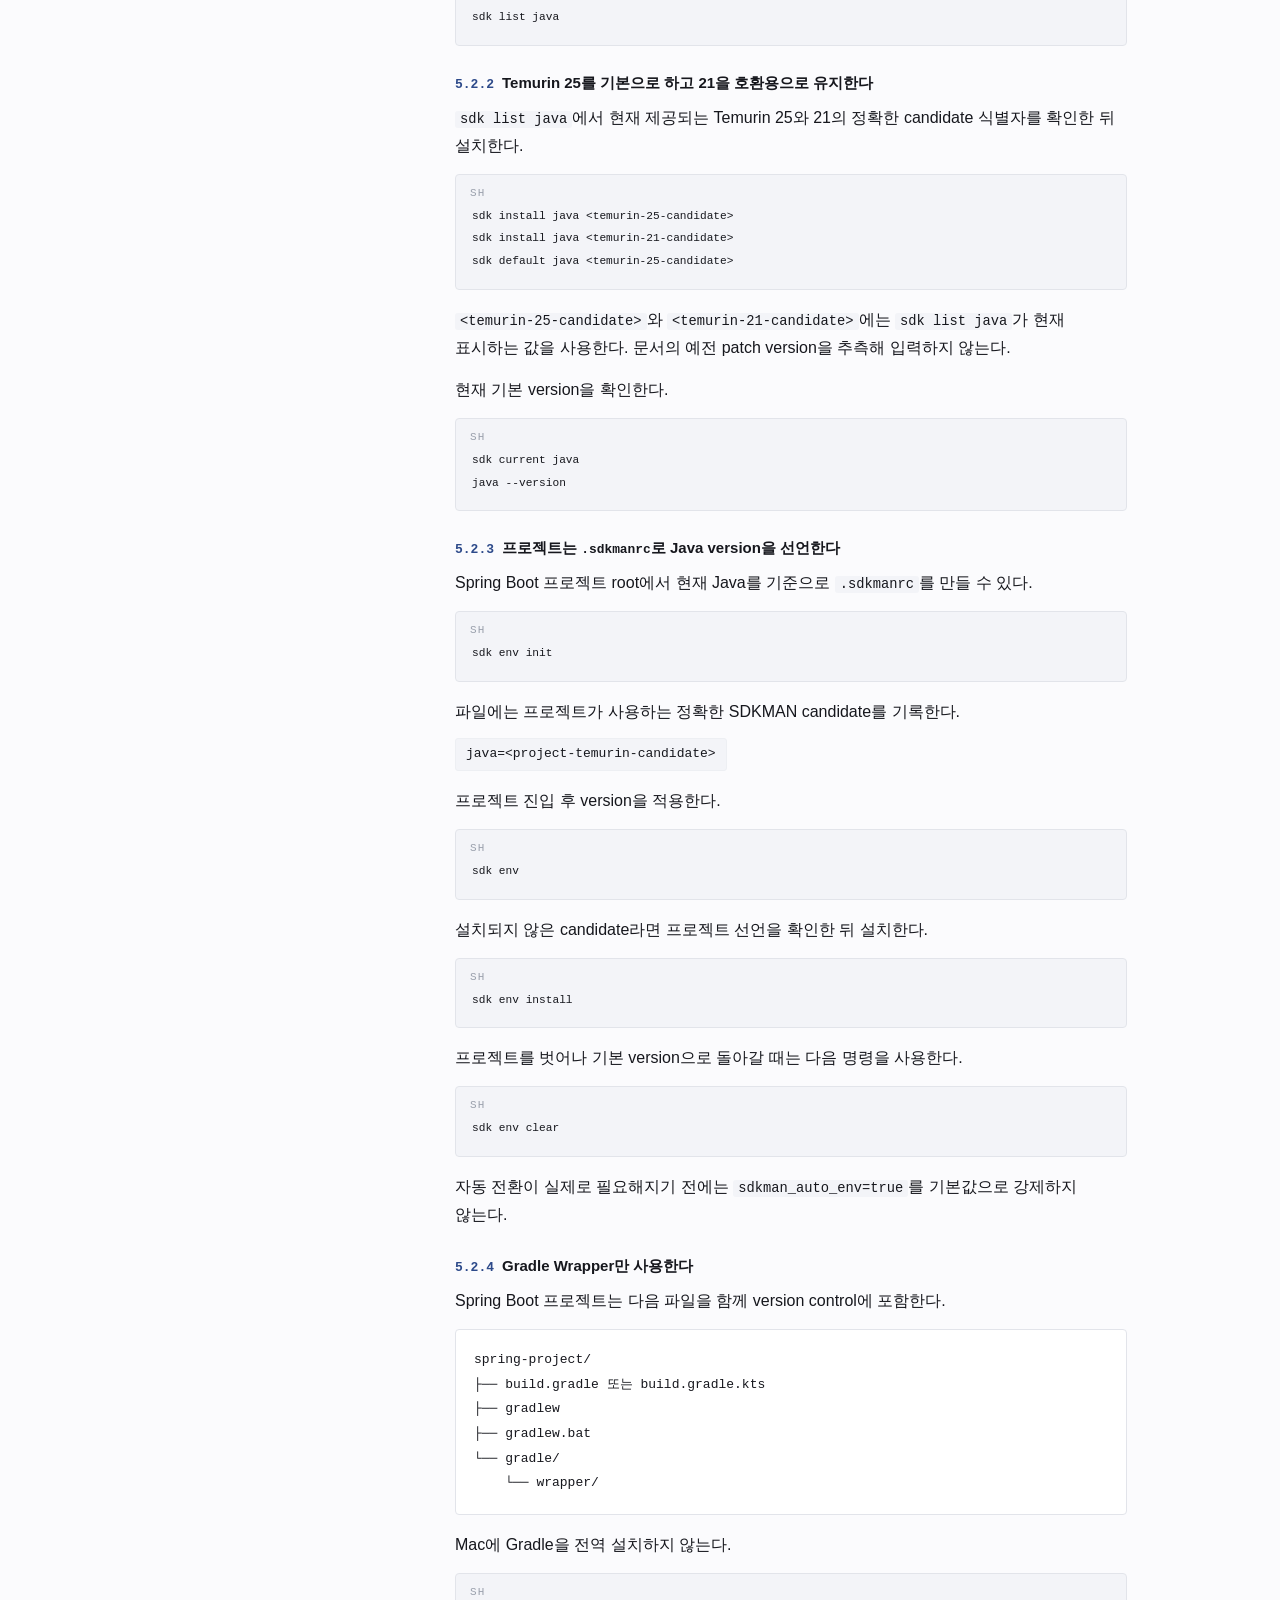
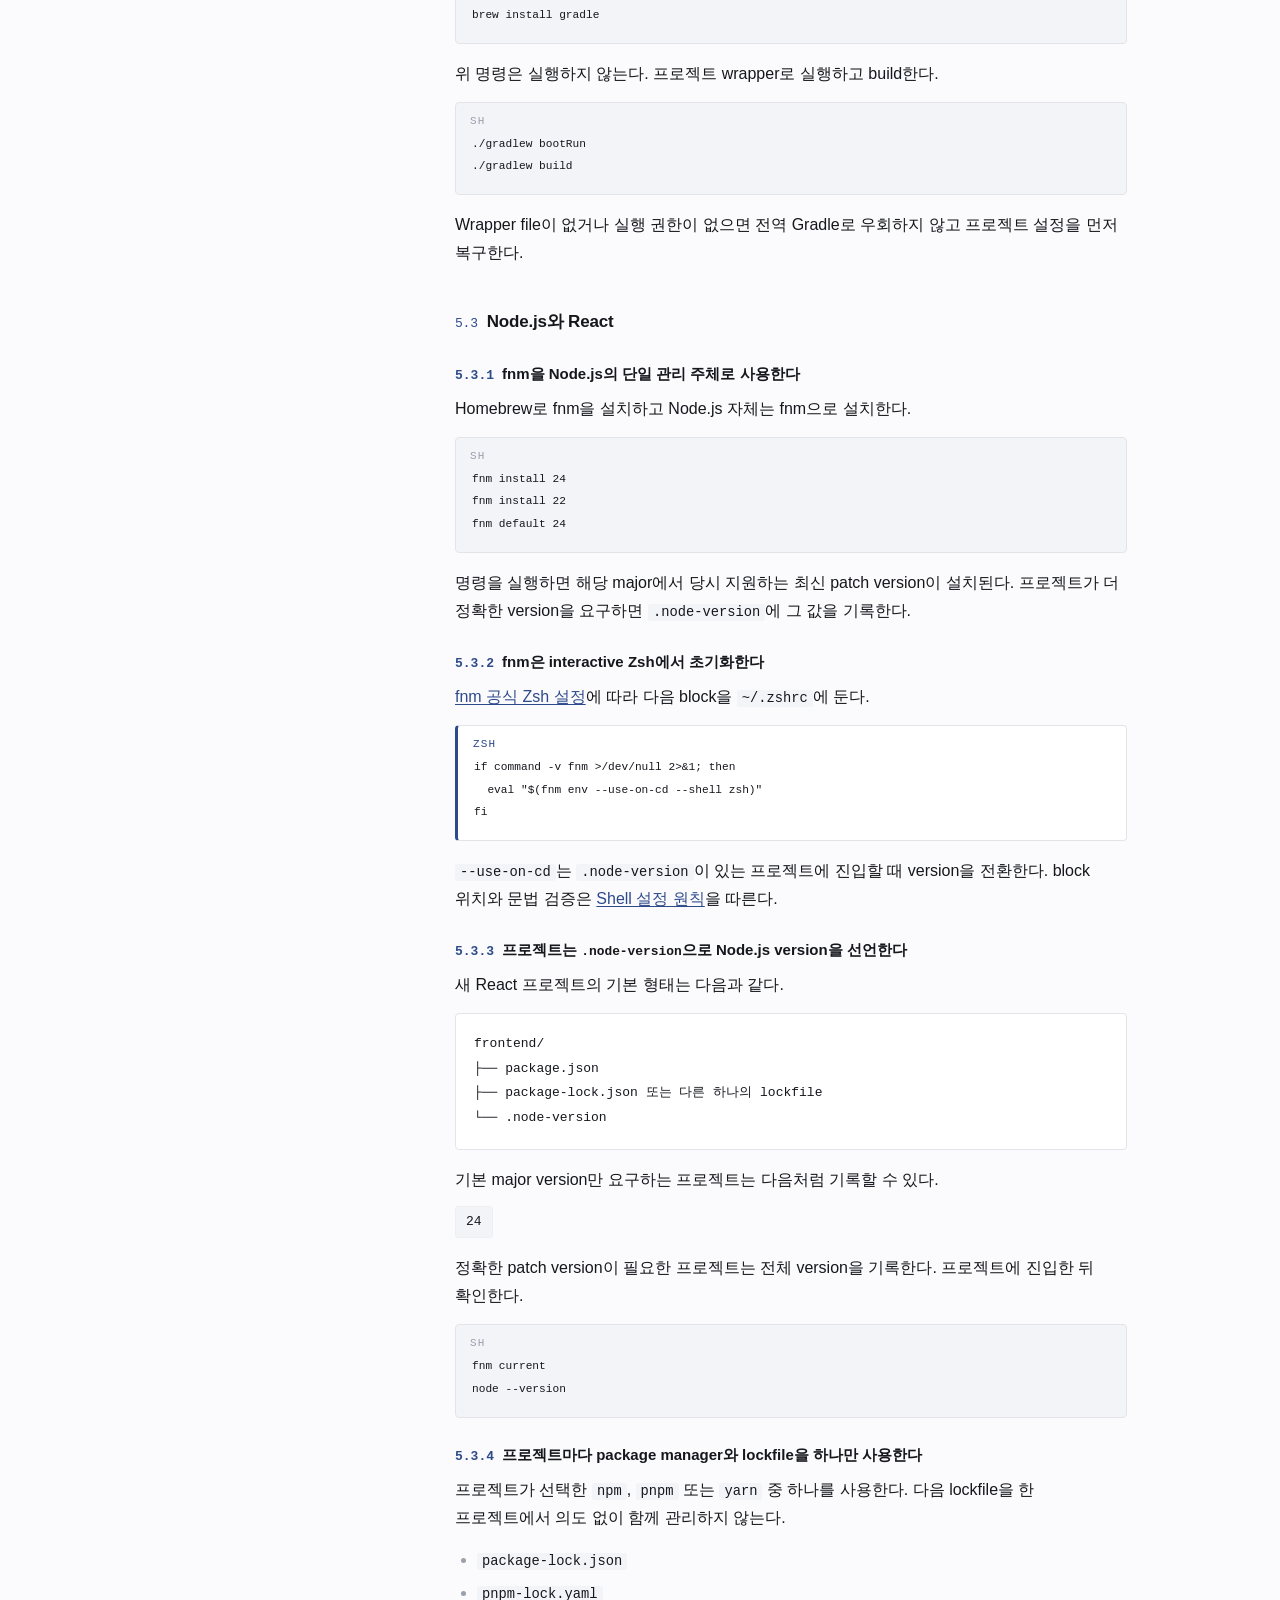
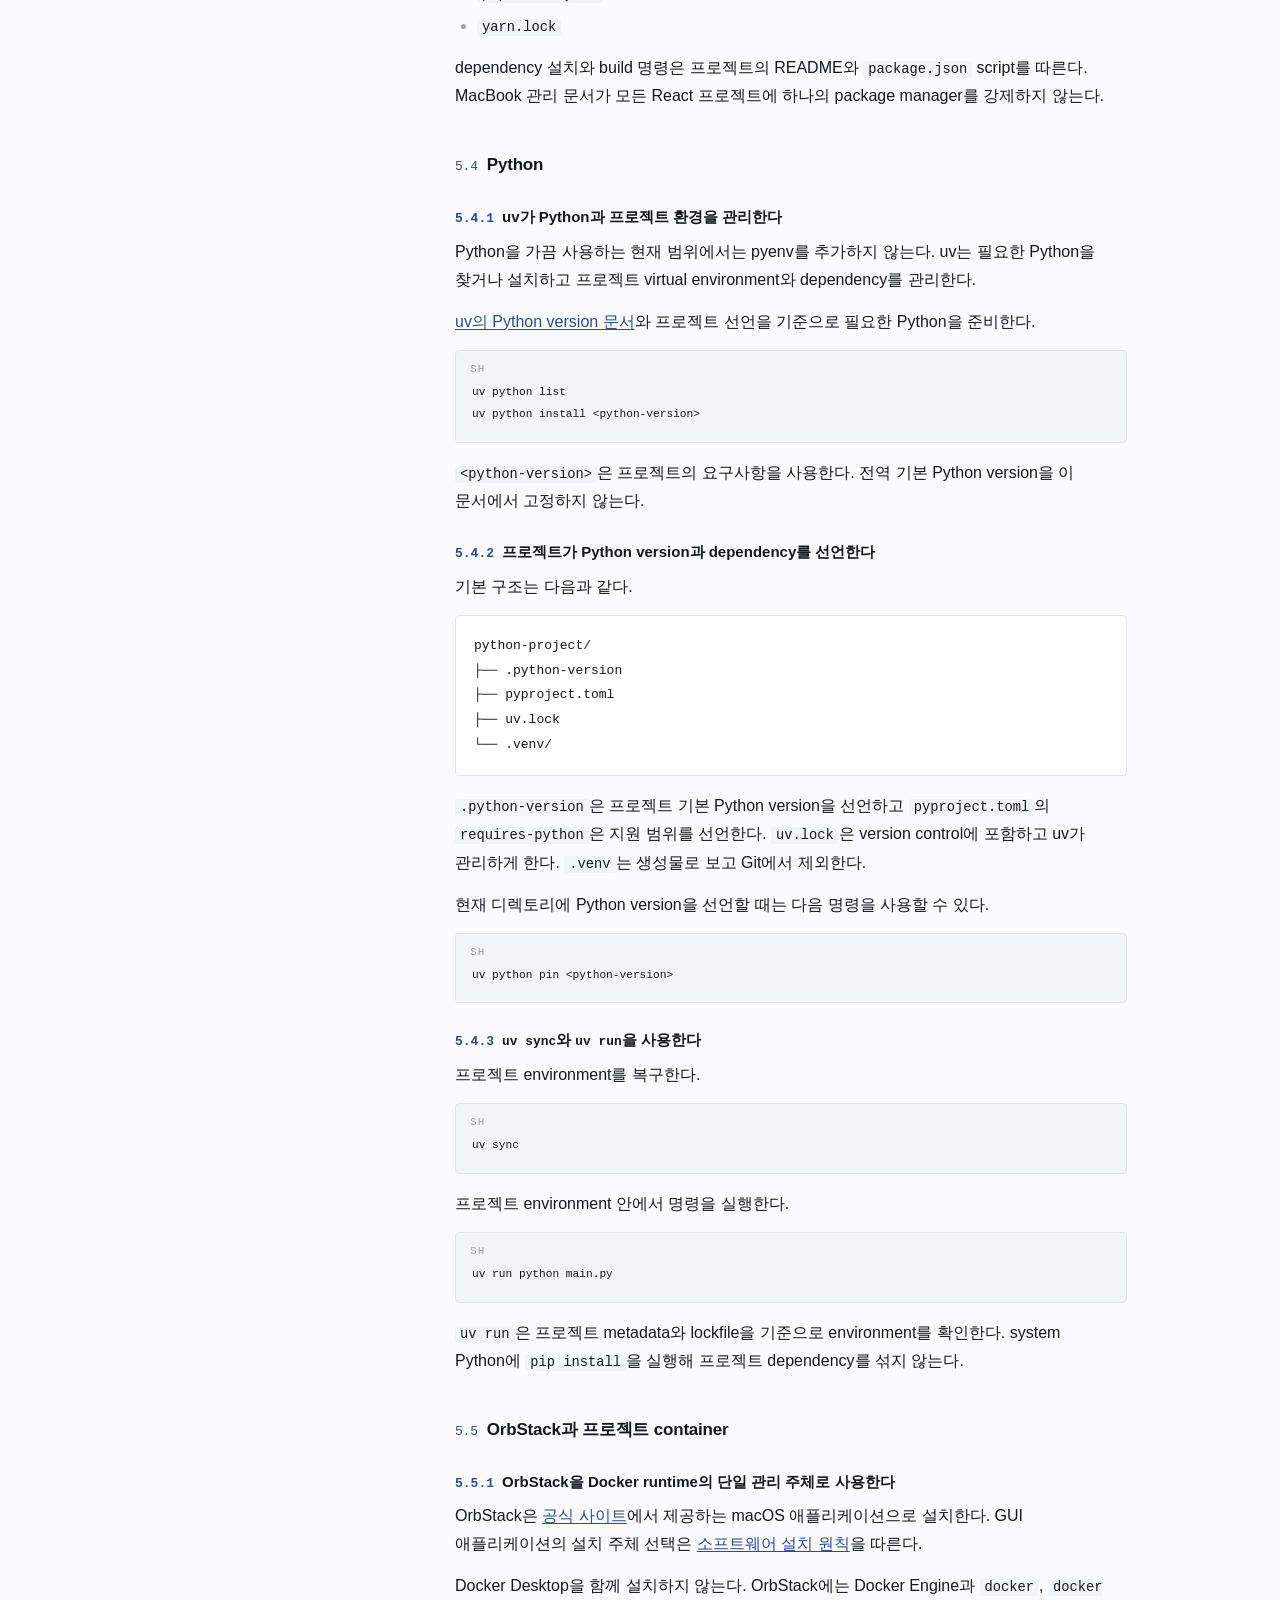
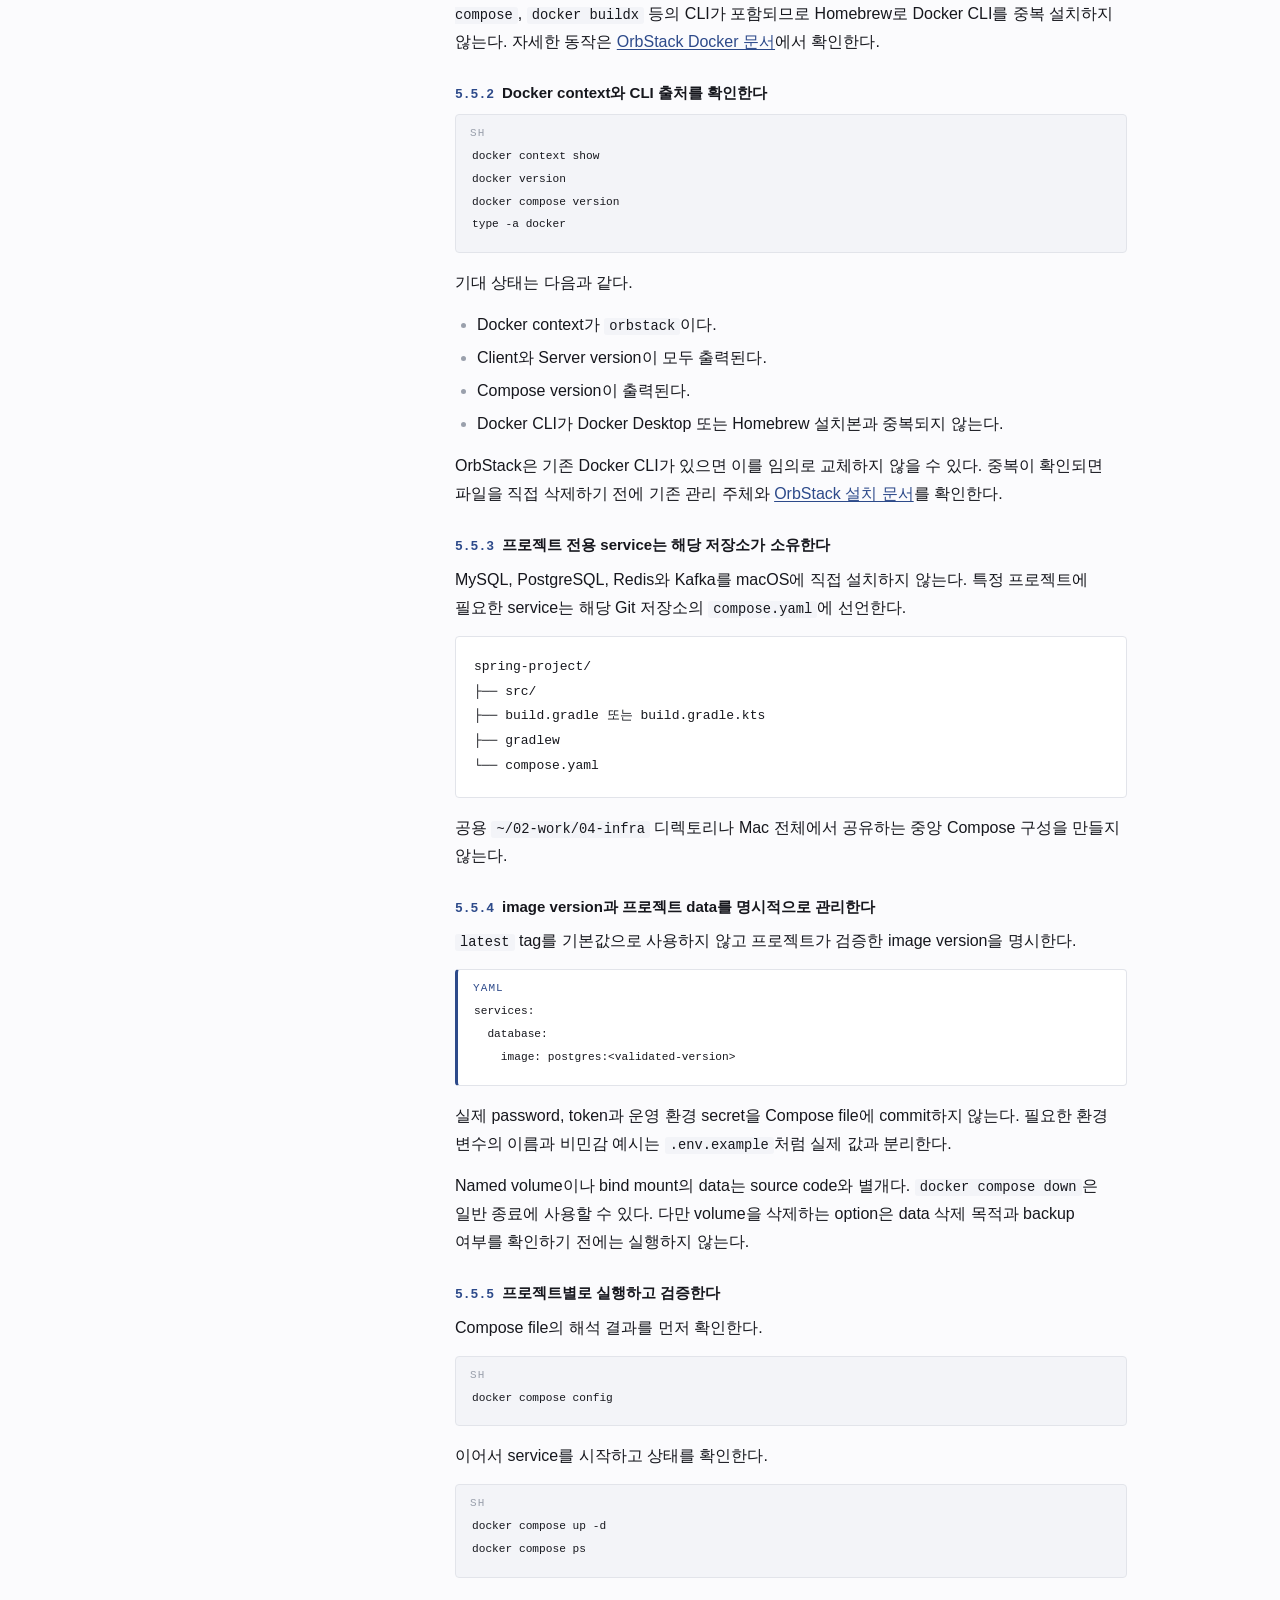
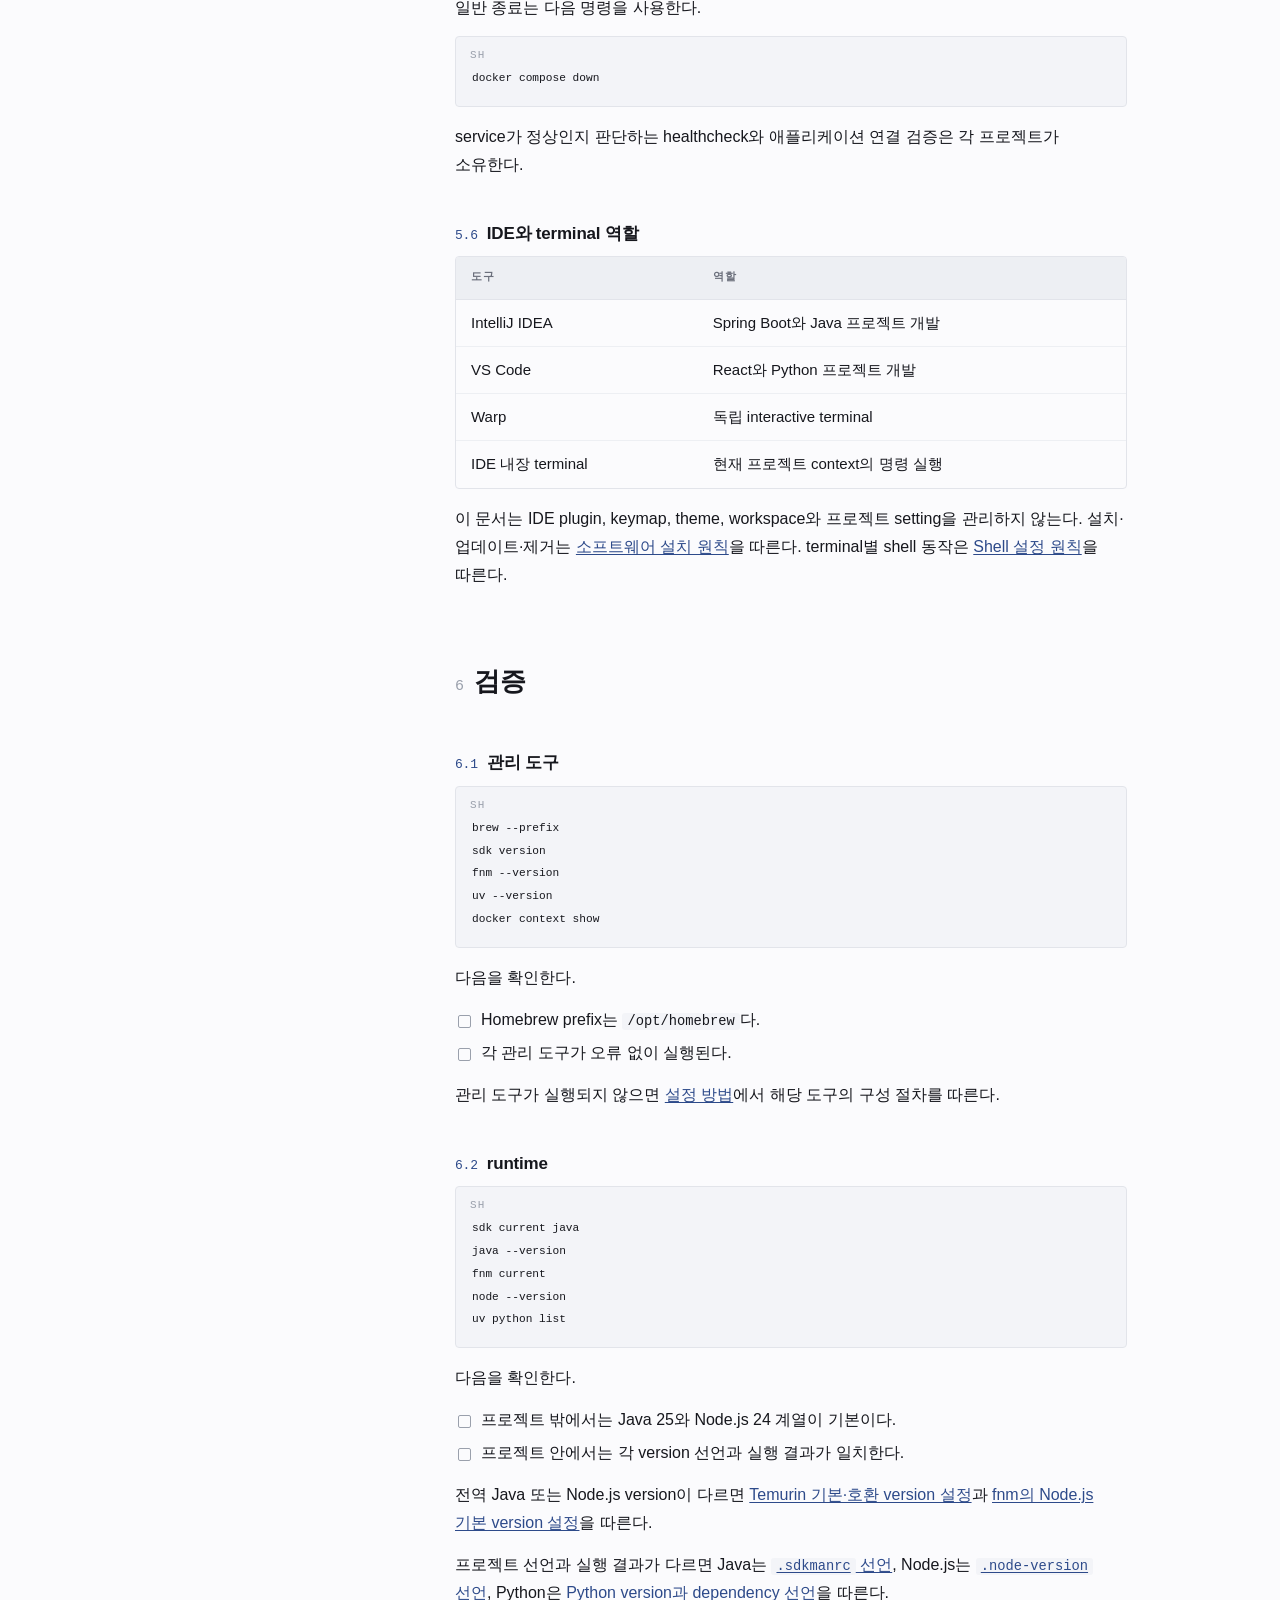
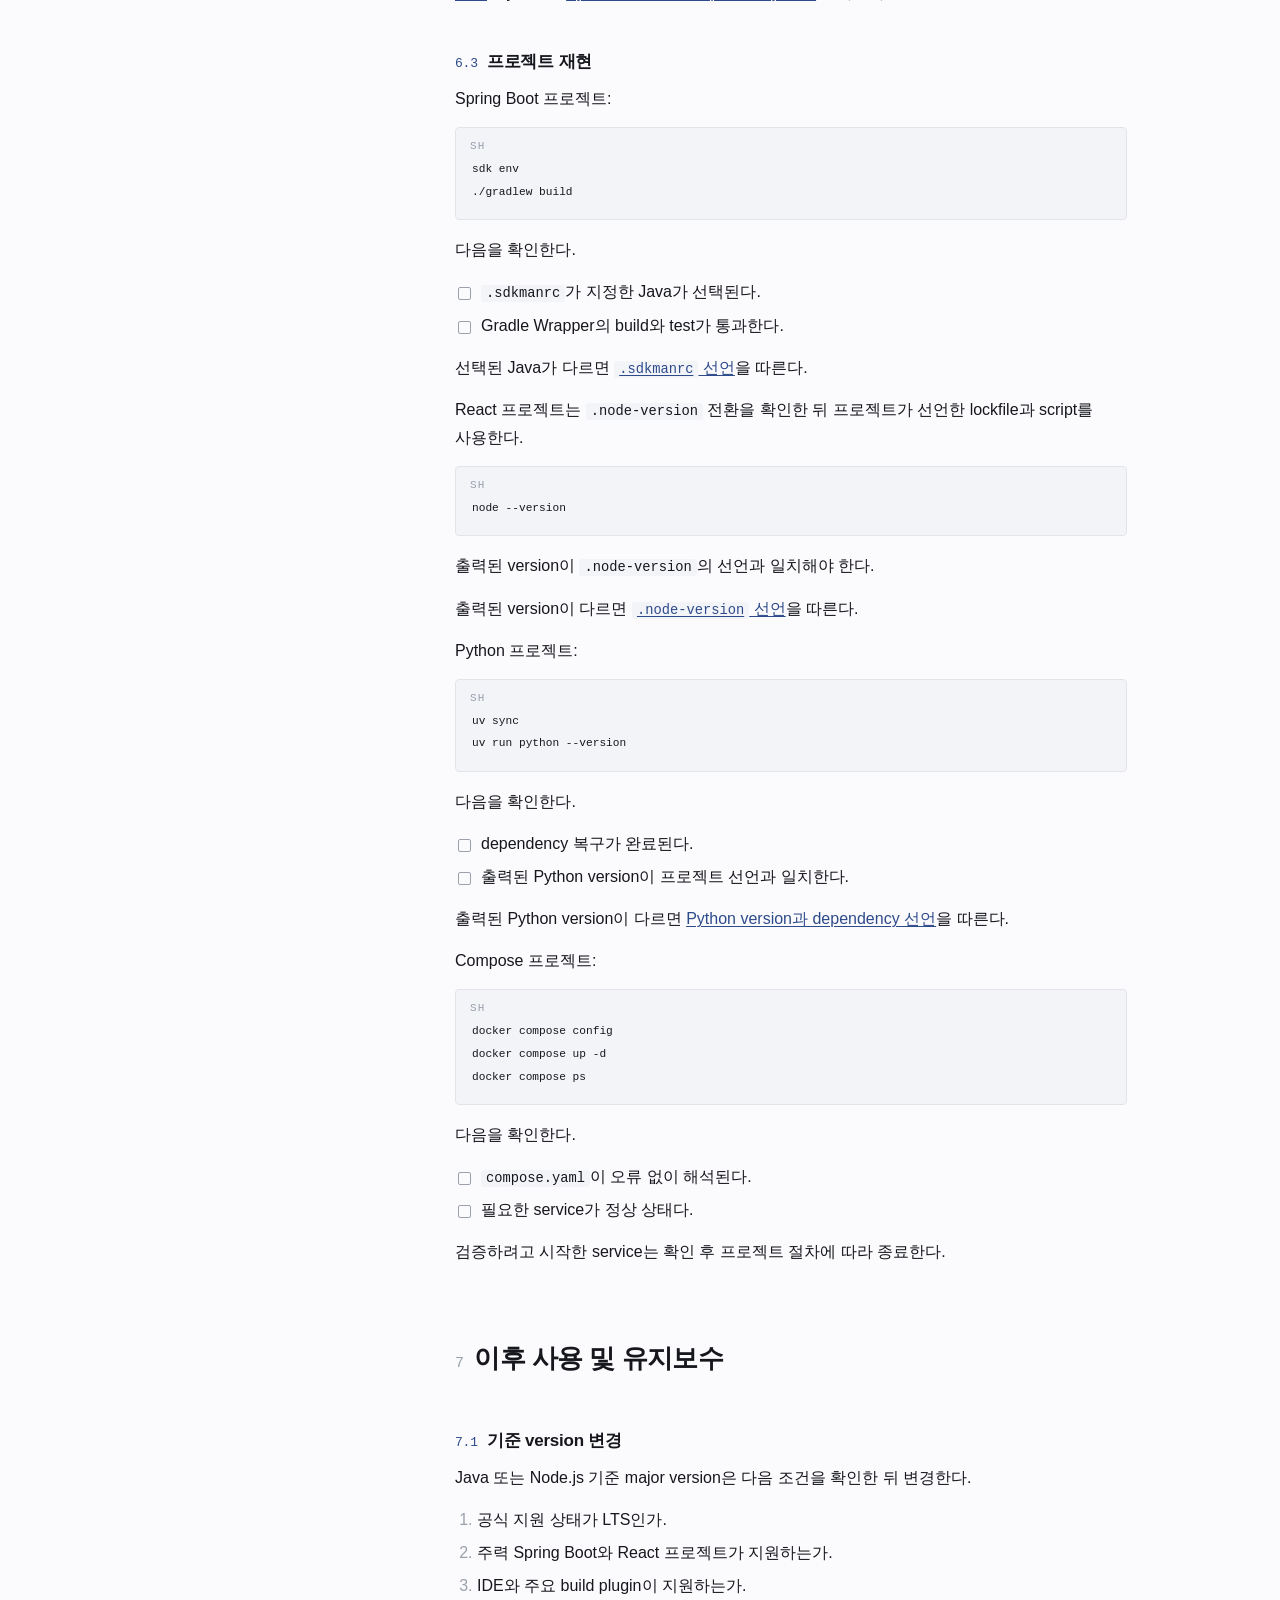
==== commit ee42d270: "fix: keep AGENTS.md off the site and link to the repository source AGENTS.md는 agent용 지침이라 사이트에 실을 문서" ====
--- a/docs/development-environment.html
+++ b/docs/development-environment.html
@@ -9,7 +9,7 @@
 <div class="shell">
 <aside class="side">
   <a class="home" href="index.html">macbook-management</a>
-  <nav class="docnav"><div class="toc-h">문서</div><ul><li><a href="index.html">저장소 개요</a></li><li><a href="software-installation.html">소프트웨어 설치 원칙</a></li><li><a href="directory-management.html">디렉토리 관리 원칙</a></li><li><a href="development-environment.html" class="cur" aria-current="page">개발환경 구성 원칙</a></li><li><a href="shell-configuration.html">Shell 설정 원칙</a></li><li><a href="git-and-ssh.html">Git과 GitHub SSH 설정 원칙</a></li><li><a href="reinstallation.html">재설치 원칙</a></li><li class="meta"><a href="AGENTS.html">문서 작성 규칙</a></li></ul></nav>
+  <nav class="docnav"><div class="toc-h">문서</div><ul><li><a href="index.html">저장소 개요</a></li><li><a href="software-installation.html">소프트웨어 설치 원칙</a></li><li><a href="directory-management.html">디렉토리 관리 원칙</a></li><li><a href="development-environment.html" class="cur" aria-current="page">개발환경 구성 원칙</a></li><li><a href="shell-configuration.html">Shell 설정 원칙</a></li><li><a href="git-and-ssh.html">Git과 GitHub SSH 설정 원칙</a></li><li><a href="reinstallation.html">재설치 원칙</a></li></ul></nav>
   <nav class="toc"><div class="toc-h">목차</div><ul><li><a class="l2" href="#1-문서-목적"><span class="n">1</span>문서 목적</a></li><li><a class="l2" href="#2-기본-환경"><span class="n">2</span>기본 환경</a></li><li><a class="l2" href="#3-전체-구성"><span class="n">3</span>전체 구성</a></li><li><a class="l2" href="#4-구성-원칙"><span class="n">4</span>구성 원칙</a><ul><li><a href="#41-관리-대상마다-관리-주체를-하나만-둔다">관리 대상마다 관리 주체를 하나만 둔다</a></li><li><a href="#42-프로젝트-선언을-전역-기본값보다-우선한다">프로젝트 선언을 전역 기본값보다 우선한다</a></li><li><a href="#43-patch-version과-dependency는-프로젝트가-소유한다">patch version과 dependency는 프로젝트가 소유한다</a></li><li><a href="#44-전역-dependency를-최소화한다">전역 dependency를 최소화한다</a></li><li><a href="#45-제거와-재설치가-가능한-구성을-유지한다">제거와 재설치가 가능한 구성을 유지한다</a></li></ul></li><li><a class="l2" href="#5-설정-방법"><span class="n">5</span>설정 방법</a><ul><li><a href="#51-공통-cli와-설치-경계">공통 CLI와 설치 경계</a></li><li><a href="#52-java와-spring-boot">Java와 Spring Boot</a><ul><li><a href="#521-sdkman을-java의-단일-관리-주체로-사용한다">SDKMAN을 Java의 단일 관리 주체로 사용한다</a></li><li><a href="#522-temurin-25를-기본으로-하고-21을-호환용으로-유지한다">Temurin 25를 기본으로 하고 21을 호환용으로 유지한다</a></li><li><a href="#523-프로젝트는-sdkmanrc로-java-version을-선언한다">프로젝트는 <code>.sdkmanrc</code>로 Java version을 선언한다</a></li><li><a href="#524-gradle-wrapper만-사용한다">Gradle Wrapper만 사용한다</a></li></ul></li><li><a href="#53-nodejs와-react">Node.js와 React</a><ul><li><a href="#531-fnm을-nodejs의-단일-관리-주체로-사용한다">fnm을 Node.js의 단일 관리 주체로 사용한다</a></li><li><a href="#532-fnm은-interactive-zsh에서-초기화한다">fnm은 interactive Zsh에서 초기화한다</a></li><li><a href="#533-프로젝트는-node-version으로-nodejs-version을-선언한다">프로젝트는 <code>.node-version</code>으로 Node.js version을 선언한다</a></li><li><a href="#534-프로젝트마다-package-manager와-lockfile을-하나만-사용한다">프로젝트마다 package manager와 lockfile을 하나만 사용한다</a></li></ul></li><li><a href="#54-python">Python</a><ul><li><a href="#541-uv가-python과-프로젝트-환경을-관리한다">uv가 Python과 프로젝트 환경을 관리한다</a></li><li><a href="#542-프로젝트가-python-version과-dependency를-선언한다">프로젝트가 Python version과 dependency를 선언한다</a></li><li><a href="#543-uv-sync와-uv-run을-사용한다"><code>uv sync</code>와 <code>uv run</code>을 사용한다</a></li></ul></li><li><a href="#55-orbstack과-프로젝트-container">OrbStack과 프로젝트 container</a><ul><li><a href="#551-orbstack을-docker-runtime의-단일-관리-주체로-사용한다">OrbStack을 Docker runtime의 단일 관리 주체로 사용한다</a></li><li><a href="#552-docker-context와-cli-출처를-확인한다">Docker context와 CLI 출처를 확인한다</a></li><li><a href="#553-프로젝트-전용-service는-해당-저장소가-소유한다">프로젝트 전용 service는 해당 저장소가 소유한다</a></li><li><a href="#554-image-version과-프로젝트-data를-명시적으로-관리한다">image version과 프로젝트 data를 명시적으로 관리한다</a></li><li><a href="#555-프로젝트별로-실행하고-검증한다">프로젝트별로 실행하고 검증한다</a></li></ul></li><li><a href="#56-ide와-terminal-역할">IDE와 terminal 역할</a></li></ul></li><li><a class="l2" href="#6-검증"><span class="n">6</span>검증</a><ul><li><a href="#61-관리-도구">관리 도구</a></li><li><a href="#62-runtime">runtime</a></li><li><a href="#63-프로젝트-재현">프로젝트 재현</a></li></ul></li><li><a class="l2" href="#7-이후-사용-및-유지보수"><span class="n">7</span>이후 사용 및 유지보수</a><ul><li><a href="#71-기준-version-변경">기준 version 변경</a></li><li><a href="#72-patch-version-업데이트">patch version 업데이트</a></li><li><a href="#73-도구-제거">도구 제거</a></li></ul></li><li><a class="l2" href="#8-현재-범위-밖의-항목"><span class="n">8</span>현재 범위 밖의 항목</a></li><li><a class="l2" href="#9-핵심-요약"><span class="n">9</span>핵심 요약</a></li></ul></nav>
 </aside>
 <main id="main">
--- a/docs/assets/style.css
+++ b/docs/assets/style.css
@@ -273,6 +273,3 @@
 
 /* 목차 안의 code는 배경 없이 서체만 구분한다 */
 .toc code, .docnav code { background: none; padding: 0; font-size: 0.95em; }
-
-/* 원칙 문서와 저장소 규칙 문서를 목록에서 구분한다 */
-.docnav li.meta { margin-top: 8px; padding-top: 8px; border-top: 1px solid var(--rule-soft); }
